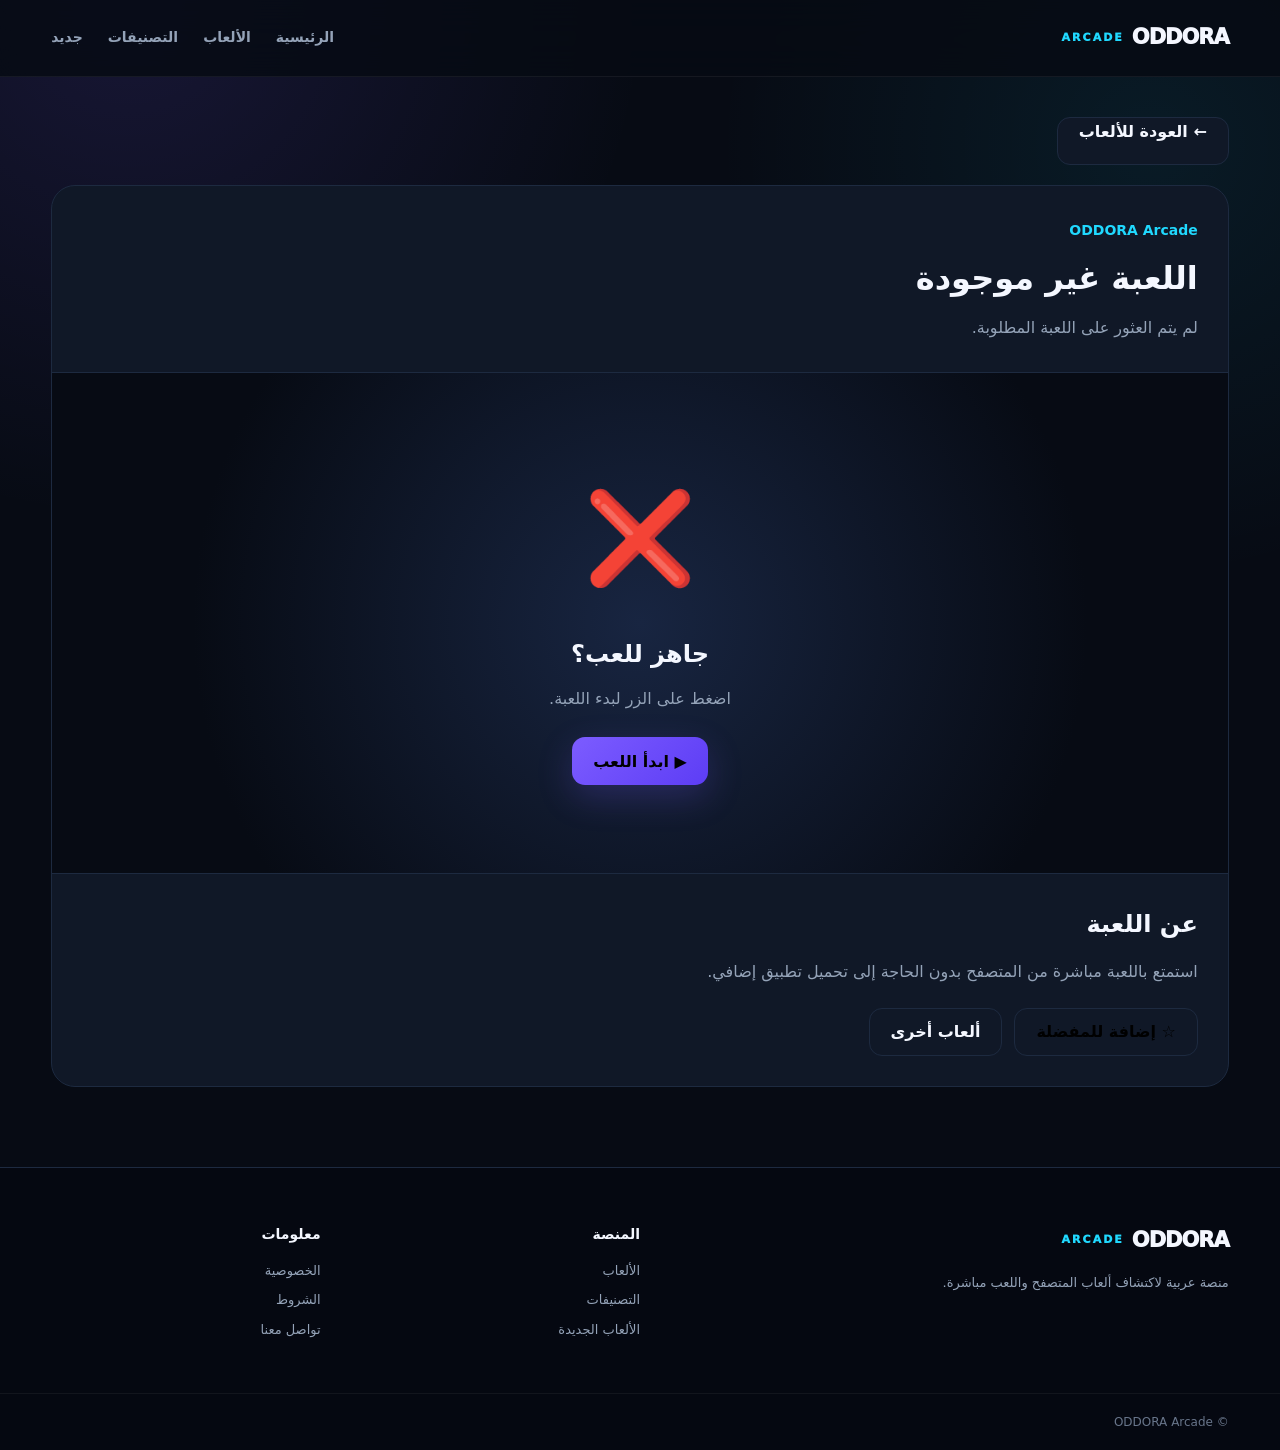
==== game.html @ 652bb747 "Add game.html for ODDORA Arcade game page This file contains the HTML structure for the ODDORA Arcad" ====
<!DOCTYPE html>
<html lang="ar" dir="rtl">

<head>
  <meta charset="UTF-8">

  <meta
    name="viewport"
    content="width=device-width, initial-scale=1.0"
  >

  <title>اللعبة | ODDORA Arcade</title>

  <meta
    name="description"
    content="العب ألعاب المتصفح مجانًا على ODDORA Arcade."
  >

  <link rel="stylesheet" href="style.css">

  <style>

    .game-page {
      min-height: 80vh;
      padding: 40px 0 80px;
    }

    .game-breadcrumb {
      margin-bottom: 25px;
    }

    .game-breadcrumb a {
      color: var(--cyan);
    }

    .game-detail {
      background: var(--card);
      border: 1px solid var(--border);
      border-radius: 24px;
      overflow: hidden;
    }

    .game-detail-header {
      padding: 30px;
      border-bottom: 1px solid var(--border);
    }

    .game-detail-header h1 {
      margin: 8px 0;
      font-size: 32px;
    }

    .game-detail-header p {
      color: var(--muted);
      line-height: 1.8;
    }

    .game-category-label {
      color: var(--cyan);
      font-size: 14px;
      font-weight: 700;
    }

    .game-screen {
      min-height: 500px;
      background:
        radial-gradient(
          circle at center,
          #182541,
          #070b14 70%
        );

      display: flex;
      align-items: center;
      justify-content: center;
      padding: 30px;
    }

    .game-loading {
      text-align: center;
    }

    .game-loading-icon {
      font-size: 90px;
      margin-bottom: 20px;
    }

    .game-loading h2 {
      margin-bottom: 10px;
    }

    .game-loading p {
      color: var(--muted);
    }

    .play-real-button {
      margin-top: 25px;
      border: 0;
      cursor: pointer;
    }

    .game-info {
      padding: 30px;
      border-top: 1px solid var(--border);
    }

    .game-info h2 {
      margin-bottom: 12px;
    }

    .game-info p {
      color: var(--muted);
      line-height: 1.9;
    }

    .game-actions {
      display: flex;
      gap: 12px;
      flex-wrap: wrap;
      margin-top: 20px;
    }

    .back-button {
      display: inline-block;
      margin-bottom: 20px;
    }

    @media (max-width: 600px) {

      .game-page {
        padding-top: 20px;
      }

      .game-detail-header h1 {
        font-size: 26px;
      }

      .game-screen {
        min-height: 400px;
      }

      .game-loading-icon {
        font-size: 70px;
      }

    }

  </style>
</head>

<body>

<header class="site-header">

  <div class="container header-inner">

    <a href="index.html" class="logo">
      ODDORA
      <span>ARCADE</span>
    </a>

    <nav class="main-nav">

      <a href="index.html#home">
        الرئيسية
      </a>

      <a href="index.html#games">
        الألعاب
      </a>

      <a href="index.html#categories">
        التصنيفات
      </a>

      <a href="index.html#new">
        جديد
      </a>

    </nav>

  </div>

</header>


<main class="game-page">

  <div class="container">

    <a
      href="index.html"
      class="secondary-button back-button"
    >
      ← العودة للألعاب
    </a>


    <article class="game-detail">

      <header class="game-detail-header">

        <span
          id="gameCategory"
          class="game-category-label"
        >
          ألعاب
        </span>

        <h1 id="gameTitle">
          تحميل اللعبة...
        </h1>

        <p id="gameDescription">
          جاري تجهيز اللعبة...
        </p>

      </header>


      <section class="game-screen">

        <div class="game-loading">

          <div
            id="gameIcon"
            class="game-loading-icon"
          >
            🎮
          </div>

          <h2>
            جاهز للعب؟
          </h2>

          <p>
            اضغط على الزر لبدء اللعبة.
          </p>

          <button
            id="playButton"
            class="primary-button play-real-button"
          >
            ▶ ابدأ اللعب
          </button>

          <div
            id="gameContainer"
            style="display:none;"
          ></div>

        </div>

      </section>


      <section class="game-info">

        <h2>
          عن اللعبة
        </h2>

        <p id="gameInfo">
          استمتع باللعبة مباشرة من المتصفح بدون الحاجة
          إلى تحميل تطبيق إضافي.
        </p>

        <div class="game-actions">

          <button
            id="favoriteButton"
            class="secondary-button"
          >
            ☆ إضافة للمفضلة
          </button>

          <a
            href="index.html#games"
            class="secondary-button"
          >
            ألعاب أخرى
          </a>

        </div>

      </section>

    </article>

  </div>

</main>


<footer class="site-footer">

  <div class="container footer-grid">

    <div>

      <a href="index.html" class="logo">
        ODDORA
        <span>ARCADE</span>
      </a>

      <p>
        منصة عربية لاكتشاف ألعاب المتصفح واللعب مباشرة.
      </p>

    </div>


    <div>

      <h3>
        المنصة
      </h3>

      <a href="index.html#games">
        الألعاب
      </a>

      <a href="index.html#categories">
        التصنيفات
      </a>

      <a href="index.html#new">
        الألعاب الجديدة
      </a>

    </div>


    <div>

      <h3>
        معلومات
      </h3>

      <a href="privacy.html">
        الخصوصية
      </a>

      <a href="terms.html">
        الشروط
      </a>

      <a href="contact.html">
        تواصل معنا
      </a>

    </div>

  </div>


  <div class="footer-bottom">

    <div class="container">

      ©
      <span id="year"></span>
      ODDORA Arcade

    </div>

  </div>

</footer>


<script src="games.js"></script>


<script>

document.addEventListener(
  "DOMContentLoaded",
  () => {

    const params =
      new URLSearchParams(
        window.location.search
      );

    const id =
      Number(
        params.get("id")
      );

    const game =
      GAMES.find(
        item => item.id === id
      );


    const title =
      document.getElementById(
        "gameTitle"
      );

    const description =
      document.getElementById(
        "gameDescription"
      );

    const category =
      document.getElementById(
        "gameCategory"
      );

    const icon =
      document.getElementById(
        "gameIcon"
      );

    const info =
      document.getElementById(
        "gameInfo"
      );


    const categoryNames = {

      action: "أكشن",

      racing: "سباقات",

      puzzle: "ألغاز",

      sports: "رياضة",

      arcade: "أركيد",

      strategy: "استراتيجية",

      adventure: "مغامرات",

      casual: "خفيفة"

    };


    if (!game) {

      title.textContent =
        "اللعبة غير موجودة";

      description.textContent =
        "لم يتم العثور على اللعبة المطلوبة.";

      category.textContent =
        "ODDORA Arcade";

      icon.textContent =
        "❌";

      return;

    }


    document.title =
      `${game.titleAr || game.title} | ODDORA Arcade`;


    title.textContent =
      game.titleAr || game.title;


    description.textContent =
      game.description;


    category.textContent =
      categoryNames[game.category] ||
      "ألعاب";


    icon.textContent =
      game.icon;


    info.textContent =
      `${game.description} العب مباشرة من المتصفح واستمتع بتجربة ODDORA Arcade.`;


    const playButton =
      document.getElementById(
        "playButton"
      );


    const gameContainer =
      document.getElementById(
        "gameContainer"
      );


    playButton.addEventListener(
      "click",
      () => {

        playButton.style.display =
          "none";

        gameContainer.style.display =
          "block";

        gameContainer.innerHTML = `

          <div
            style="
              background:#101827;
              border:1px solid #1d2a40;
              border-radius:20px;
              padding:30px;
              max-width:500px;
              margin:auto;
            "
          >

            <div
              style="
                font-size:70px;
                margin-bottom:15px;
              "
            >
              ${game.icon}
            </div>

            <h2>
              ${game.titleAr || game.title}
            </h2>

            <p
              style="
                color:#94a3b8;
                line-height:1.8;
              "
            >
              تم تشغيل اللعبة.
              نظام الألعاب الحقيقي سيتم ربطه
              بهذه الصفحة في المرحلة التالية.
            </p>

            <div
              style="
                margin-top:20px;
                font-size:18px;
              "
            >
              🎮 اللعبة تعمل داخل ODDORA Arcade
            </div>

          </div>

        `;

      });


    const favoriteButton =
      document.getElementById(
        "favoriteButton"
      );


    favoriteButton.addEventListener(
      "click",
      () => {

        const key =
          "oddora_favorite_" +
          game.id;

        const saved =
          localStorage.getItem(
            key
          );

        if (saved) {

          localStorage.removeItem(
            key
          );

          favoriteButton.textContent =
            "☆ إضافة للمفضلة";

        } else {

          localStorage.setItem(
            key,
            "true"
          );

          favoriteButton.textContent =
            "★ تمت الإضافة للمفضلة";

        }

      }
    );


    const year =
      document.getElementById(
        "year"
      );

    if (year) {

      year.textContent =
        new Date().getFullYear();

    }

  }

);

</script>

</body>
</html>
---- style.css ----
:root {
  --bg: #070b14;
  --bg-soft: #0b1120;
  --card: #101827;
  --card-hover: #151f32;
  --border: #1d2a40;

  --text: #f4f7ff;
  --muted: #94a3b8;

  --primary: #7c5cff;
  --primary-2: #5d3df5;
  --cyan: #20d9ff;

  --success: #35df9a;
  --danger: #ff5574;

  --radius: 18px;
  --container: 1200px;
}

* {
  box-sizing: border-box;
  margin: 0;
  padding: 0;
}

html {
  scroll-behavior: smooth;
}

body {
  background:
    radial-gradient(circle at 10% 0%, rgba(124,92,255,.14), transparent 28%),
    radial-gradient(circle at 90% 10%, rgba(32,217,255,.08), transparent 25%),
    var(--bg);

  color: var(--text);

  font-family:
    system-ui,
    -apple-system,
    BlinkMacSystemFont,
    "Segoe UI",
    Arial,
    sans-serif;

  line-height: 1.7;
  min-height: 100vh;
}

a {
  color: inherit;
  text-decoration: none;
}

button,
input {
  font: inherit;
}

button {
  cursor: pointer;
}

.container {
  width: min(92%, var(--container));
  margin-inline: auto;
}

/* HEADER */

.site-header {
  position: sticky;
  top: 0;
  z-index: 100;

  background: rgba(7,11,20,.84);
  backdrop-filter: blur(18px);

  border-bottom: 1px solid rgba(255,255,255,.06);
}

.header-inner {
  min-height: 76px;

  display: flex;
  align-items: center;
  justify-content: space-between;

  gap: 24px;
}

.logo {
  display: inline-flex;
  align-items: center;
  gap: 8px;

  font-size: 21px;
  font-weight: 950;
  letter-spacing: -1px;
}

.logo span {
  color: var(--cyan);
  font-size: 11px;
  letter-spacing: 2px;
}

.main-nav {
  display: flex;
  align-items: center;
  gap: 25px;
}

.main-nav a {
  color: var(--muted);
  font-size: 14px;
  font-weight: 700;

  transition: .2s ease;
}

.main-nav a:hover {
  color: var(--text);
}

.header-actions {
  display: flex;
  align-items: center;
  gap: 10px;
}

.icon-button,
.login-button {
  border: 1px solid var(--border);
  background: var(--card);
  color: var(--text);

  border-radius: 12px;

  padding: 10px 14px;

  transition: .2s ease;
}

.icon-button:hover,
.login-button:hover {
  background: var(--card-hover);
  border-color: #354663;
}

.login-button {
  font-size: 13px;
  font-weight: 800;
}

/* HERO */

.hero {
  min-height: 600px;

  display: flex;
  align-items: center;

  padding: 80px 0 60px;
}

.hero-content {
  display: grid;
  grid-template-columns: 1.05fr .95fr;
  align-items: center;
  gap: 70px;
}

.hero-badge {
  display: inline-flex;

  padding: 8px 13px;

  background: rgba(124,92,255,.12);
  border: 1px solid rgba(124,92,255,.28);

  color: #b9adff;

  border-radius: 999px;

  font-size: 13px;
  font-weight: 800;

  margin-bottom: 20px;
}

.hero h1 {
  font-size: clamp(42px, 6vw, 76px);
  line-height: 1.08;

  letter-spacing: -3px;

  max-width: 700px;
}

.hero h1 span {
  display: inline;

  background:
    linear-gradient(
      90deg,
      var(--primary),
      var(--cyan)
    );

  -webkit-background-clip: text;
  background-clip: text;

  color: transparent;
}

.hero p {
  max-width: 620px;

  margin-top: 22px;

  color: var(--muted);

  font-size: 18px;
}

.hero-buttons {
  display: flex;
  flex-wrap: wrap;

  gap: 12px;

  margin-top: 30px;
}

.primary-button,
.secondary-button {
  display: inline-flex;

  align-items: center;
  justify-content: center;

  min-height: 48px;

  padding: 0 21px;

  border-radius: 13px;

  font-weight: 900;

  transition: .2s ease;
}

.primary-button {
  background:
    linear-gradient(
      135deg,
      var(--primary),
      var(--primary-2)
    );

  box-shadow:
    0 12px 35px rgba(124,92,255,.22);

  border: 1px solid rgba(255,255,255,.08);
}

.primary-button:hover {
  transform: translateY(-2px);
  box-shadow:
    0 16px 45px rgba(124,92,255,.32);
}

.secondary-button {
  background: var(--card);
  border: 1px solid var(--border);
}

.secondary-button:hover {
  background: var(--card-hover);
}

/* HERO VISUAL */

.hero-visual {
  min-height: 420px;

  position: relative;

  display: flex;
  align-items: center;
  justify-content: center;
}

.hero-card {
  width: min(390px, 80%);

  background:
    linear-gradient(
      145deg,
      #18243b,
      #0c1424
    );

  border: 1px solid #2a3a57;

  border-radius: 28px;

  overflow: hidden;

  box-shadow:
    0 30px 90px rgba(0,0,0,.45);

  transform: rotate(2deg);
}

.hero-card-image {
  height: 260px;

  display: flex;
  align-items: center;
  justify-content: center;

  font-size: 100px;

  background:
    radial-gradient(
      circle at center,
      rgba(124,92,255,.4),
      transparent 60%
    );
}

.hero-card-info {
  padding: 20px;

  display: flex;
  justify-content: space-between;
  align-items: center;
}

.hero-card-info strong {
  font-size: 18px;
}

.hero-card-info span {
  color: var(--success);

  font-size: 13px;
  font-weight: 800;
}

.floating-card {
  position: absolute;

  padding: 13px 17px;

  background: rgba(16,24,39,.94);

  border: 1px solid #2b3a55;

  border-radius: 14px;

  box-shadow:
    0 15px 45px rgba(0,0,0,.35);

  font-weight: 800;
  font-size: 13px;
}

.floating-one {
  top: 55px;
  right: 0;

  transform: rotate(5deg);
}

.floating-two {
  bottom: 65px;
  left: 5px;

  transform: rotate(-5deg);
}

/* SEARCH */

.search-section {
  padding: 0 0 50px;
}

.search-box {
  max-width: 700px;
  margin: auto;

  display: flex;
  align-items: center;

  gap: 12px;

  padding: 5px 17px;

  background: var(--card);

  border: 1px solid var(--border);

  border-radius: 15px;

  box-shadow:
    0 15px 50px rgba(0,0,0,.18);
}

.search-box span {
  font-size: 20px;
}

.search-box input {
  width: 100%;

  height: 52px;

  background: transparent;

  border: 0;
  outline: 0;

  color: var(--text);

  font-size: 15px;
}

.search-box input::placeholder {
  color: #65748c;
}

/* SECTIONS */

.section {
  padding: 70px 0;
}

.section-heading {
  display: flex;
  align-items: end;
  justify-content: space-between;

  gap: 20px;

  margin-bottom: 28px;
}

.section-label {
  display: block;

  color: var(--cyan);

  font-size: 12px;

  font-weight: 900;

  text-transform: uppercase;

  letter-spacing: 1px;

  margin-bottom: 5px;
}

.section-heading h2 {
  font-size: 31px;

  letter-spacing: -1px;
}

.view-all {
  background: transparent;

  color: var(--cyan);

  border: 0;

  font-weight: 800;

  padding: 8px;
}

/* CATEGORIES */

.categories-grid {
  display: grid;

  grid-template-columns:
    repeat(4, 1fr);

  gap: 14px;
}

.category-card {
  text-align: right;

  border: 1px solid var(--border);

  background:
    linear-gradient(
      145deg,
      rgba(16,24,39,.95),
      rgba(11,17,32,.95)
    );

  color: var(--text);

  border-radius: var(--radius);

  padding: 21px;

  min-height: 140px;

  transition: .2s ease;
}

.category-card:hover {
  transform: translateY(-4px);

  border-color: #3a4e70;

  background: var(--card-hover);
}

.category-card span {
  display: block;

  font-size: 30px;

  margin-bottom: 10px;
}

.category-card strong {
  display: block;

  font-size: 16px;
}

.category-card small {
  display: block;

  margin-top: 2px;

  color: var(--muted);

  font-size: 12px;
}

/* GAMES */

.games-section {
  background:
    linear-gradient(
      180deg,
      transparent,
      rgba(255,255,255,.015),
      transparent
    );
}

.games-grid {
  display: grid;

  grid-template-columns:
    repeat(4, 1fr);

  gap: 18px;
}

.game-card {
  background: var(--card);

  border: 1px solid var(--border);

  border-radius: var(--radius);

  overflow: hidden;

  transition: .25s ease;

  cursor: pointer;
}

.game-card:hover {
  transform: translateY(-5px);

  border-color: #354a6c;

  box-shadow:
    0 20px 55px rgba(0,0,0,.28);
}

.game-image {
  height: 175px;

  display: flex;
  align-items: center;
  justify-content: center;

  font-size: 60px;

  background:
    radial-gradient(
      circle at 50% 45%,
      rgba(124,92,255,.32),
      transparent 65%
    ),
    #0b1220;
}

.game-info {
  padding: 15px;
}

.game-title {
  font-size: 16px;

  font-weight: 900;

  white-space: nowrap;
  overflow: hidden;
  text-overflow: ellipsis;
}

.game-description {
  margin-top: 5px;

  color: var(--muted);

  font-size: 12px;

  display: -webkit-box;

  -webkit-line-clamp: 2;
  -webkit-box-orient: vertical;

  overflow: hidden;
}

.game-meta {
  display: flex;
  justify-content: space-between;

  align-items: center;

  gap: 10px;

  margin-top: 12px;
}

.game-category {
  color: #b8c4d8;

  font-size: 11px;

  background: #182238;

  border-radius: 999px;

  padding: 4px 8px;
}

.play-label {
  color: var(--success);

  font-size: 11px;

  font-weight: 900;
}

/* CTA */

.cta-section {
  padding: 40px 0 90px;
}

.cta-box {
  background:
    radial-gradient(
      circle at 10% 20%,
      rgba(124,92,255,.25),
      transparent 40%
    ),
    radial-gradient(
      circle at 90% 80%,
      rgba(32,217,255,.13),
      transparent 40%
    ),
    #0d1526;

  border: 1px solid #273752;

  border-radius: 25px;

  padding: 45px;

  display: flex;
  align-items: center;
  justify-content: space-between;

  gap: 30px;
}

.cta-box h2 {
  font-size: 31px;

  margin-bottom: 7px;
}

.cta-box p {
  color: var(--muted);
}

/* FOOTER */

.site-footer {
  border-top: 1px solid var(--border);

  background: #050811;

  padding-top: 55px;
}

.footer-grid {
  display: grid;

  grid-template-columns:
    2fr 1fr 1fr;

  gap: 50px;

  padding-bottom: 45px;
}

.footer-grid p {
  color: var(--muted);

  max-width: 390px;

  margin-top: 14px;

  font-size: 13px;
}

.footer-grid h3 {
  font-size: 14px;

  margin-bottom: 14px;
}

.footer-grid > div > a:not(.logo) {
  display: block;

  color: var(--muted);

  font-size: 13px;

  margin: 7px 0;
}

.footer-grid > div > a:not(.logo):hover {
  color: var(--text);
}

.footer-bottom {
  border-top: 1px solid rgba(255,255,255,.05);

  color: #68758a;

  padding: 18px 0;

  font-size: 12px;
}

/* MODAL */

.modal {
  position: fixed;

  inset: 0;

  z-index: 1000;

  display: none;

  align-items: center;
  justify-content: center;

  padding: 20px;

  background: rgba(0,0,0,.72);

  backdrop-filter: blur(8px);
}

.modal.active {
  display: flex;
}

.modal-content {
  width: min(430px, 100%);

  background: #101827;

  border: 1px solid #293a57;

  border-radius: 22px;

  padding: 30px;

  position: relative;

  box-shadow:
    0 30px 100px rgba(0,0,0,.5);
}

.modal-content h2 {
  font-size: 25px;
}

.modal-content > p {
  color: var(--muted);

  font-size: 13px;

  margin: 7px 0 20px;
}

.modal-content input {
  width: 100%;

  height: 48px;

  margin-bottom: 11px;

  padding: 0 13px;

  border-radius: 11px;

  border: 1px solid var(--border);

  background: #0a1120;

  color: var(--text);

  outline: 0;
}

.modal-content input:focus {
  border-color: var(--primary);
}

.modal-close {
  position: absolute;

  top: 10px;
  left: 13px;

  border: 0;

  background: transparent;

  color: var(--muted);

  font-size: 27px;
}

.full {
  width: 100%;
}

.modal-note {
  text-align: center;

  font-size: 11px !important;

  margin-top: 12px !important;
}

/* EMPTY */

.empty-games {
  grid-column: 1 / -1;

  text-align: center;

  padding: 50px;

  color: var(--muted);

  background: var(--card);

  border: 1px dashed var(--border);

  border-radius: var(--radius);
}

/* RESPONSIVE */

@media (max-width: 1000px) {

  .hero-content {
    grid-template-columns: 1fr;

    gap: 35px;
  }

  .hero {
    padding-top: 55px;
  }

  .hero-visual {
    min-height: 350px;
  }

  .games-grid {
    grid-template-columns:
      repeat(3, 1fr);
  }

  .categories-grid {
    grid-template-columns:
      repeat(3, 1fr);
  }
}

@media (max-width: 760px) {

  .header-inner {
    min-height: 65px;
  }

  .main-nav {
    display: none;
  }

  .hero h1 {
    font-size: 43px;

    letter-spacing: -2px;
  }

  .hero p {
    font-size: 16px;
  }

  .hero-visual {
    min-height: 300px;
  }

  .hero-card {
    width: 75%;
  }

  .hero-card-image {
    height: 190px;

    font-size: 75px;
  }

  .floating-one {
    top: 20px;
    right: 0;
  }

  .floating-two {
    bottom: 20px;
  }

  .categories-grid {
    grid-template-columns:
      repeat(2, 1fr);
  }

  .games-grid {
    grid-template-columns:
      repeat(2, 1fr);

    gap: 12px;
  }

  .game-image {
    height: 135px;

    font-size: 48px;
  }

  .section {
    padding: 50px 0;
  }

  .cta-box {
    padding: 30px;

    flex-direction: column;

    align-items: flex-start;
  }

  .footer-grid {
    grid-template-columns: 1fr 1fr;

    gap: 30px;
  }

  .footer-grid > div:first-child {
    grid-column: 1 / -1;
  }
}

@media (max-width: 480px) {

  .header-actions .login-button {
    display: none;
  }

  .logo {
    font-size: 18px;
  }

  .hero {
    min-height: auto;

    padding: 50px 0 35px;
  }

  .hero h1 {
    font-size: 38px;
  }

  .hero-buttons {
    flex-direction: column;
  }

  .primary-button,
  .secondary-button {
    width: 100%;
  }

  .categories-grid {
    grid-template-columns: 1fr 1fr;
  }

  .games-grid {
    grid-template-columns: 1fr 1fr;
  }

  .game-image {
    height: 120px;

    font-size: 42px;
  }

  .game-info {
    padding: 11px;
  }

  .game-title {
    font-size: 13px;
  }

  .game-description {
    font-size: 10px;
  }

  .game-meta {
    margin-top: 8px;
  }

  .cta-box h2 {
    font-size: 25px;
  }

  .footer-grid {
    grid-template-columns: 1fr;
  }

  .footer-grid > div:first-child {
    grid-column: auto;
  }
}
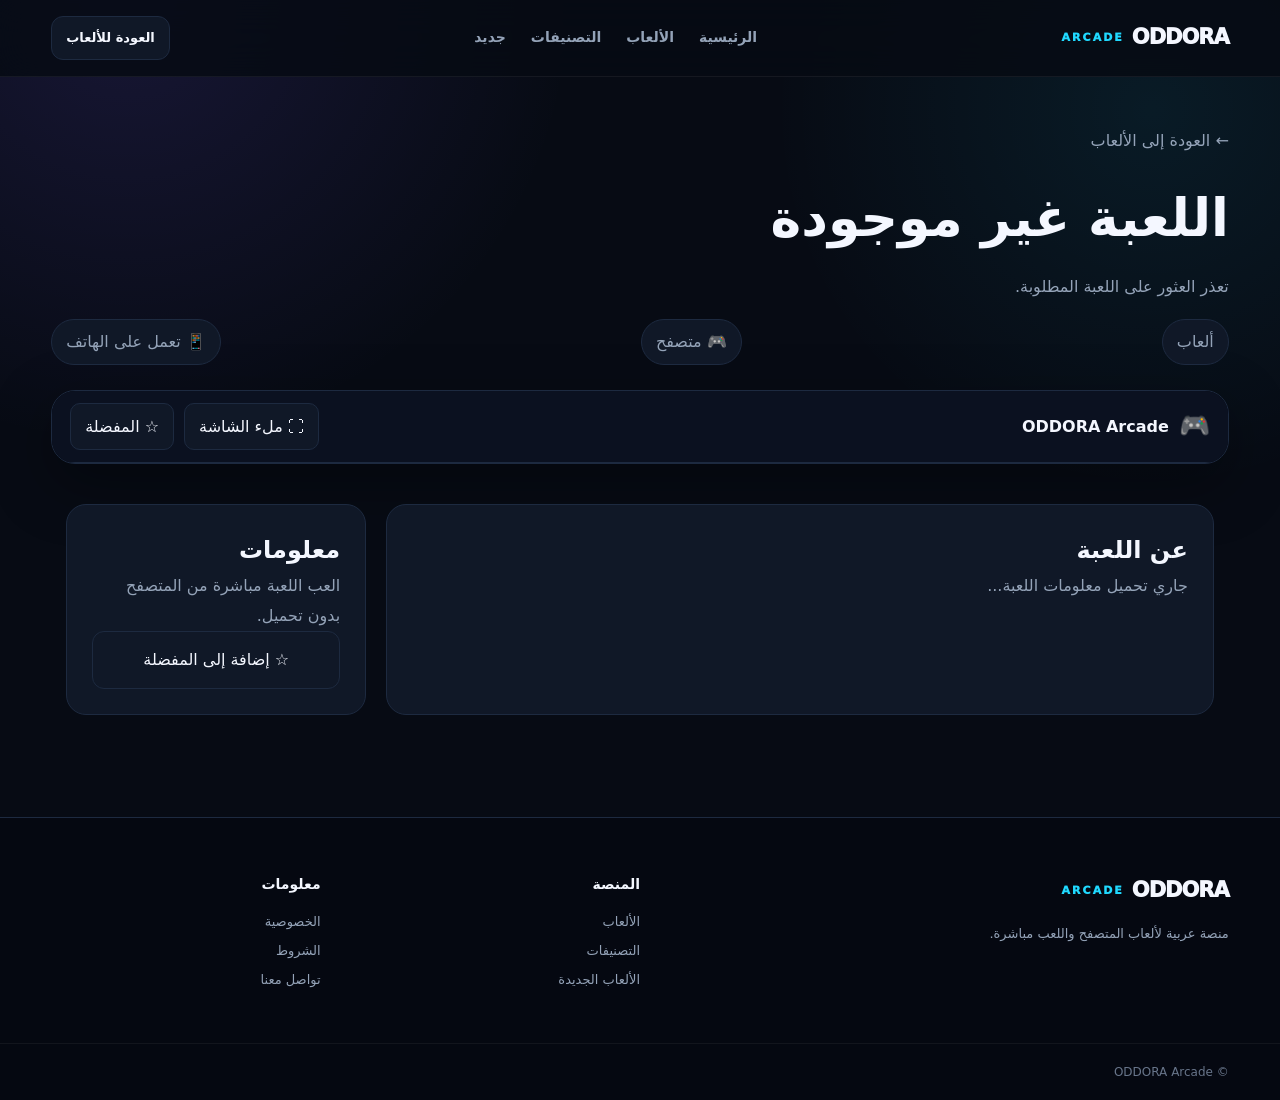
==== commit ce0a87ce: "Refactor game.html for improved layout and styles Updated the game page layout, improved meta tags, " ====
--- a/game.html
+++ b/game.html
@@ -1,157 +1,198 @@
 <!DOCTYPE html>
 <html lang="ar" dir="rtl">
-
 <head>
   <meta charset="UTF-8">
-
-  <meta
-    name="viewport"
-    content="width=device-width, initial-scale=1.0"
-  >
-
-  <title>اللعبة | ODDORA Arcade</title>
+  <meta name="viewport" content="width=device-width, initial-scale=1.0">
+
+  <title>ODDORA Arcade - لعبة</title>
 
   <meta
     name="description"
-    content="العب ألعاب المتصفح مجانًا على ODDORA Arcade."
+    content="العب ألعاب ODDORA Arcade مباشرة من المتصفح."
   >
 
   <link rel="stylesheet" href="style.css">
 
   <style>
-
     .game-page {
-      min-height: 80vh;
-      padding: 40px 0 80px;
-    }
-
-    .game-breadcrumb {
+      min-height: calc(100vh - 160px);
+      padding: 50px 0 80px;
+    }
+
+    .game-page-header {
       margin-bottom: 25px;
     }
 
-    .game-breadcrumb a {
-      color: var(--cyan);
-    }
-
-    .game-detail {
+    .back-link {
+      display: inline-flex;
+      align-items: center;
+      gap: 8px;
+      color: var(--muted);
+      text-decoration: none;
+      margin-bottom: 20px;
+    }
+
+    .back-link:hover {
+      color: var(--text);
+    }
+
+    .game-page-header h1 {
+      font-size: clamp(30px, 5vw, 52px);
+      margin: 0 0 10px;
+    }
+
+    .game-page-header p {
+      color: var(--muted);
+      margin: 0;
+      line-height: 1.8;
+    }
+
+    .game-meta {
+      display: flex;
+      flex-wrap: wrap;
+      gap: 10px;
+      margin-top: 18px;
+    }
+
+    .game-meta span {
+      padding: 8px 14px;
+      border: 1px solid var(--border);
       background: var(--card);
+      border-radius: 999px;
+      color: var(--muted);
+    }
+
+    .game-wrapper {
+      background: #050810;
       border: 1px solid var(--border);
       border-radius: 24px;
       overflow: hidden;
-    }
-
-    .game-detail-header {
-      padding: 30px;
-      border-bottom: 1px solid var(--border);
-    }
-
-    .game-detail-header h1 {
-      margin: 8px 0;
-      font-size: 32px;
-    }
-
-    .game-detail-header p {
-      color: var(--muted);
-      line-height: 1.8;
-    }
-
-    .game-category-label {
-      color: var(--cyan);
-      font-size: 14px;
-      font-weight: 700;
-    }
-
-    .game-screen {
-      min-height: 500px;
-      background:
-        radial-gradient(
-          circle at center,
-          #182541,
-          #070b14 70%
-        );
-
+      box-shadow: 0 20px 60px rgba(0,0,0,.35);
+    }
+
+    .game-toolbar {
+      min-height: 64px;
+      padding: 12px 18px;
       display: flex;
       align-items: center;
-      justify-content: center;
-      padding: 30px;
-    }
-
-    .game-loading {
-      text-align: center;
-    }
-
-    .game-loading-icon {
-      font-size: 90px;
-      margin-bottom: 20px;
-    }
-
-    .game-loading h2 {
-      margin-bottom: 10px;
-    }
-
-    .game-loading p {
-      color: var(--muted);
-    }
-
-    .play-real-button {
+      justify-content: space-between;
+      gap: 15px;
+      border-bottom: 1px solid var(--border);
+      background: #0b1120;
+    }
+
+    .game-toolbar-title {
+      display: flex;
+      align-items: center;
+      gap: 10px;
+      font-weight: 700;
+    }
+
+    .game-toolbar-title span:first-child {
+      font-size: 25px;
+    }
+
+    .game-toolbar-actions {
+      display: flex;
+      gap: 10px;
+    }
+
+    .game-tool-button {
+      border: 1px solid var(--border);
+      background: #101827;
+      color: var(--text);
+      padding: 9px 14px;
+      border-radius: 10px;
+      cursor: pointer;
+      font-family: inherit;
+    }
+
+    .game-tool-button:hover {
+      background: #151f32;
+    }
+
+    .game-frame {
+      width: 100%;
+      height: min(78vh, 760px);
+      min-height: 550px;
+      border: 0;
+      display: block;
+      background: #000;
+    }
+
+    .game-info {
       margin-top: 25px;
-      border: 0;
-      cursor: pointer;
-    }
-
-    .game-info {
-      padding: 30px;
-      border-top: 1px solid var(--border);
-    }
-
-    .game-info h2 {
-      margin-bottom: 12px;
-    }
-
-    .game-info p {
+      display: grid;
+      grid-template-columns: 1fr 300px;
+      gap: 20px;
+    }
+
+    .info-card {
+      background: var(--card);
+      border: 1px solid var(--border);
+      border-radius: 20px;
+      padding: 25px;
+    }
+
+    .info-card h2 {
+      margin-top: 0;
+    }
+
+    .info-card p {
       color: var(--muted);
       line-height: 1.9;
     }
 
-    .game-actions {
-      display: flex;
-      gap: 12px;
-      flex-wrap: wrap;
-      margin-top: 20px;
-    }
-
-    .back-button {
-      display: inline-block;
-      margin-bottom: 20px;
-    }
-
-    @media (max-width: 600px) {
-
+    .favorite-button {
+      width: 100%;
+      padding: 14px;
+      border-radius: 12px;
+      border: 1px solid var(--border);
+      background: #101827;
+      color: var(--text);
+      cursor: pointer;
+      font-family: inherit;
+      font-size: 16px;
+    }
+
+    .favorite-button.active {
+      border-color: var(--primary);
+      background: rgba(124,92,255,.15);
+    }
+
+    @media (max-width: 800px) {
       .game-page {
-        padding-top: 20px;
+        padding-top: 30px;
       }
 
-      .game-detail-header h1 {
-        font-size: 26px;
+      .game-toolbar {
+        flex-direction: column;
+        align-items: stretch;
       }
 
-      .game-screen {
-        min-height: 400px;
+      .game-toolbar-actions {
+        width: 100%;
       }
 
-      .game-loading-icon {
-        font-size: 70px;
+      .game-tool-button {
+        flex: 1;
       }
 
-    }
-
+      .game-frame {
+        height: 78vh;
+        min-height: 500px;
+      }
+
+      .game-info {
+        grid-template-columns: 1fr;
+      }
+    }
   </style>
 </head>
 
 <body>
 
 <header class="site-header">
-
   <div class="container header-inner">
 
     <a href="index.html" class="logo">
@@ -160,132 +201,131 @@
     </a>
 
     <nav class="main-nav">
-
-      <a href="index.html#home">
-        الرئيسية
+      <a href="index.html#home">الرئيسية</a>
+      <a href="index.html#games">الألعاب</a>
+      <a href="index.html#categories">التصنيفات</a>
+      <a href="index.html#new">جديد</a>
+    </nav>
+
+    <div class="header-actions">
+      <a href="index.html" class="login-button">
+        العودة للألعاب
       </a>
-
-      <a href="index.html#games">
-        الألعاب
+    </div>
+
+  </div>
+</header>
+
+<main class="game-page">
+
+  <div class="container">
+
+    <div class="game-page-header">
+
+      <a href="index.html" class="back-link">
+        ← العودة إلى الألعاب
       </a>
 
-      <a href="index.html#categories">
-        التصنيفات
-      </a>
-
-      <a href="index.html#new">
-        جديد
-      </a>
-
-    </nav>
-
-  </div>
-
-</header>
-
-
-<main class="game-page">
-
-  <div class="container">
-
-    <a
-      href="index.html"
-      class="secondary-button back-button"
-    >
-      ← العودة للألعاب
-    </a>
-
-
-    <article class="game-detail">
-
-      <header class="game-detail-header">
-
-        <span
-          id="gameCategory"
-          class="game-category-label"
-        >
-          ألعاب
-        </span>
-
-        <h1 id="gameTitle">
-          تحميل اللعبة...
-        </h1>
-
-        <p id="gameDescription">
-          جاري تجهيز اللعبة...
-        </p>
-
-      </header>
-
-
-      <section class="game-screen">
-
-        <div class="game-loading">
-
-          <div
-            id="gameIcon"
-            class="game-loading-icon"
+      <h1 id="gameTitle">
+        لعبة
+      </h1>
+
+      <p id="gameDescription">
+        جاري تحميل اللعبة...
+      </p>
+
+      <div class="game-meta">
+        <span id="gameCategory">ألعاب</span>
+        <span>🎮 متصفح</span>
+        <span>📱 تعمل على الهاتف</span>
+      </div>
+
+    </div>
+
+
+    <section class="game-wrapper">
+
+      <div class="game-toolbar">
+
+        <div class="game-toolbar-title">
+
+          <span id="gameIcon">
+            🎮
+          </span>
+
+          <span>
+            ODDORA Arcade
+          </span>
+
+        </div>
+
+        <div class="game-toolbar-actions">
+
+          <button
+            class="game-tool-button"
+            id="fullscreenButton"
           >
-            🎮
-          </div>
-
-          <h2>
-            جاهز للعب؟
-          </h2>
-
-          <p>
-            اضغط على الزر لبدء اللعبة.
-          </p>
+            ⛶ ملء الشاشة
+          </button>
 
           <button
-            id="playButton"
-            class="primary-button play-real-button"
+            class="game-tool-button"
+            id="favoriteButton"
           >
-            ▶ ابدأ اللعب
+            ☆ المفضلة
           </button>
 
-          <div
-            id="gameContainer"
-            style="display:none;"
-          ></div>
-
         </div>
 
-      </section>
-
-
-      <section class="game-info">
-
-        <h2>
+      </div>
+
+
+      <iframe
+        id="gameFrame"
+        class="game-frame"
+        title="ODDORA Game"
+        allow="fullscreen; autoplay"
+        loading="eager"
+      ></iframe>
+
+    </section>
+
+
+    <section class="game-info">
+
+      <div class="info-card">
+
+        <h2 id="infoTitle">
           عن اللعبة
         </h2>
 
-        <p id="gameInfo">
-          استمتع باللعبة مباشرة من المتصفح بدون الحاجة
-          إلى تحميل تطبيق إضافي.
+        <p id="infoDescription">
+          جاري تحميل معلومات اللعبة...
         </p>
 
-        <div class="game-actions">
-
-          <button
-            id="favoriteButton"
-            class="secondary-button"
-          >
-            ☆ إضافة للمفضلة
-          </button>
-
-          <a
-            href="index.html#games"
-            class="secondary-button"
-          >
-            ألعاب أخرى
-          </a>
-
-        </div>
-
-      </section>
-
-    </article>
+      </div>
+
+
+      <div class="info-card">
+
+        <h2>
+          معلومات
+        </h2>
+
+        <p>
+          العب اللعبة مباشرة من المتصفح بدون تحميل.
+        </p>
+
+        <button
+          class="favorite-button"
+          id="favoriteButtonBottom"
+        >
+          ☆ إضافة إلى المفضلة
+        </button>
+
+      </div>
+
+    </section>
 
   </div>
 
@@ -297,71 +337,36 @@
   <div class="container footer-grid">
 
     <div>
-
       <a href="index.html" class="logo">
         ODDORA
         <span>ARCADE</span>
       </a>
 
       <p>
-        منصة عربية لاكتشاف ألعاب المتصفح واللعب مباشرة.
+        منصة عربية لألعاب المتصفح واللعب مباشرة.
       </p>
-
     </div>
 
-
     <div>
-
-      <h3>
-        المنصة
-      </h3>
-
-      <a href="index.html#games">
-        الألعاب
-      </a>
-
-      <a href="index.html#categories">
-        التصنيفات
-      </a>
-
-      <a href="index.html#new">
-        الألعاب الجديدة
-      </a>
-
+      <h3>المنصة</h3>
+      <a href="index.html#games">الألعاب</a>
+      <a href="index.html#categories">التصنيفات</a>
+      <a href="index.html#new">الألعاب الجديدة</a>
     </div>
 
-
     <div>
-
-      <h3>
-        معلومات
-      </h3>
-
-      <a href="privacy.html">
-        الخصوصية
-      </a>
-
-      <a href="terms.html">
-        الشروط
-      </a>
-
-      <a href="contact.html">
-        تواصل معنا
-      </a>
-
+      <h3>معلومات</h3>
+      <a href="privacy.html">الخصوصية</a>
+      <a href="terms.html">الشروط</a>
+      <a href="contact.html">تواصل معنا</a>
     </div>
 
   </div>
 
-
   <div class="footer-bottom">
 
     <div class="container">
-
-      ©
-      <span id="year"></span>
-      ODDORA Arcade
-
+      © <span id="year"></span> ODDORA Arcade
     </div>
 
   </div>
@@ -371,254 +376,266 @@
 
 <script src="games.js"></script>
 
-
 <script>
 
-document.addEventListener(
-  "DOMContentLoaded",
-  () => {
-
-    const params =
-      new URLSearchParams(
-        window.location.search
+document.addEventListener("DOMContentLoaded", () => {
+
+  const params =
+    new URLSearchParams(window.location.search);
+
+  const id =
+    Number(params.get("id"));
+
+
+  const game =
+    GAMES.find(item => item.id === id);
+
+
+  const title =
+    document.getElementById("gameTitle");
+
+  const description =
+    document.getElementById("gameDescription");
+
+  const category =
+    document.getElementById("gameCategory");
+
+  const icon =
+    document.getElementById("gameIcon");
+
+  const infoTitle =
+    document.getElementById("infoTitle");
+
+  const infoDescription =
+    document.getElementById("infoDescription");
+
+  const frame =
+    document.getElementById("gameFrame");
+
+  const categoryNames = {
+
+    action: "أكشن",
+    racing: "سباقات",
+    puzzle: "ألغاز",
+    sports: "رياضة",
+    arcade: "أركيد",
+    strategy: "استراتيجية",
+    adventure: "مغامرات",
+    casual: "خفيفة"
+
+  };
+
+
+  /*
+    إذا كانت اللعبة غير موجودة
+  */
+
+  if (!game) {
+
+    title.textContent =
+      "اللعبة غير موجودة";
+
+    description.textContent =
+      "تعذر العثور على اللعبة المطلوبة.";
+
+    frame.style.display =
+      "none";
+
+    return;
+
+  }
+
+
+  /*
+    معلومات اللعبة
+  */
+
+  title.textContent =
+    game.titleAr || game.title;
+
+  description.textContent =
+    game.description || "";
+
+  infoTitle.textContent =
+    game.titleAr || game.title;
+
+  infoDescription.textContent =
+    game.description || "";
+
+  icon.textContent =
+    game.icon || "🎮";
+
+  category.textContent =
+    categoryNames[game.category] ||
+    "ألعاب";
+
+
+  /*
+    تحميل ملف اللعبة الحقيقي
+  */
+
+  if (game.file) {
+
+    frame.src =
+      game.file;
+
+  } else {
+
+    frame.src =
+      "games/snake/index.html";
+
+  }
+
+
+  /*
+    المفضلة
+  */
+
+  const favoriteKey =
+    "oddora_favorite_" + game.id;
+
+  const favoriteButton =
+    document.getElementById(
+      "favoriteButton"
+    );
+
+  const favoriteButtonBottom =
+    document.getElementById(
+      "favoriteButtonBottom"
+    );
+
+
+  function updateFavorite() {
+
+    const saved =
+      localStorage.getItem(
+        favoriteKey
+      ) === "true";
+
+
+    if (favoriteButton) {
+
+      favoriteButton.textContent =
+        saved
+          ? "★ في المفضلة"
+          : "☆ المفضلة";
+
+      favoriteButton.classList.toggle(
+        "active",
+        saved
       );
 
-    const id =
-      Number(
-        params.get("id")
+    }
+
+
+    if (favoriteButtonBottom) {
+
+      favoriteButtonBottom.textContent =
+        saved
+          ? "★ تمت الإضافة إلى المفضلة"
+          : "☆ إضافة إلى المفضلة";
+
+      favoriteButtonBottom.classList.toggle(
+        "active",
+        saved
       );
 
-    const game =
-      GAMES.find(
-        item => item.id === id
-      );
-
-
-    const title =
-      document.getElementById(
-        "gameTitle"
-      );
-
-    const description =
-      document.getElementById(
-        "gameDescription"
-      );
-
-    const category =
-      document.getElementById(
-        "gameCategory"
-      );
-
-    const icon =
-      document.getElementById(
-        "gameIcon"
-      );
-
-    const info =
-      document.getElementById(
-        "gameInfo"
-      );
-
-
-    const categoryNames = {
-
-      action: "أكشن",
-
-      racing: "سباقات",
-
-      puzzle: "ألغاز",
-
-      sports: "رياضة",
-
-      arcade: "أركيد",
-
-      strategy: "استراتيجية",
-
-      adventure: "مغامرات",
-
-      casual: "خفيفة"
-
-    };
-
-
-    if (!game) {
-
-      title.textContent =
-        "اللعبة غير موجودة";
-
-      description.textContent =
-        "لم يتم العثور على اللعبة المطلوبة.";
-
-      category.textContent =
-        "ODDORA Arcade";
-
-      icon.textContent =
-        "❌";
-
-      return;
-
-    }
-
-
-    document.title =
-      `${game.titleAr || game.title} | ODDORA Arcade`;
-
-
-    title.textContent =
-      game.titleAr || game.title;
-
-
-    description.textContent =
-      game.description;
-
-
-    category.textContent =
-      categoryNames[game.category] ||
-      "ألعاب";
-
-
-    icon.textContent =
-      game.icon;
-
-
-    info.textContent =
-      `${game.description} العب مباشرة من المتصفح واستمتع بتجربة ODDORA Arcade.`;
-
-
-    const playButton =
-      document.getElementById(
-        "playButton"
-      );
-
-
-    const gameContainer =
-      document.getElementById(
-        "gameContainer"
-      );
-
-
-    playButton.addEventListener(
-      "click",
-      () => {
-
-        playButton.style.display =
-          "none";
-
-        gameContainer.style.display =
-          "block";
-
-        gameContainer.innerHTML = `
-
-          <div
-            style="
-              background:#101827;
-              border:1px solid #1d2a40;
-              border-radius:20px;
-              padding:30px;
-              max-width:500px;
-              margin:auto;
-            "
-          >
-
-            <div
-              style="
-                font-size:70px;
-                margin-bottom:15px;
-              "
-            >
-              ${game.icon}
-            </div>
-
-            <h2>
-              ${game.titleAr || game.title}
-            </h2>
-
-            <p
-              style="
-                color:#94a3b8;
-                line-height:1.8;
-              "
-            >
-              تم تشغيل اللعبة.
-              نظام الألعاب الحقيقي سيتم ربطه
-              بهذه الصفحة في المرحلة التالية.
-            </p>
-
-            <div
-              style="
-                margin-top:20px;
-                font-size:18px;
-              "
-            >
-              🎮 اللعبة تعمل داخل ODDORA Arcade
-            </div>
-
-          </div>
-
-        `;
-
-      });
-
-
-    const favoriteButton =
-      document.getElementById(
-        "favoriteButton"
-      );
-
-
-    favoriteButton.addEventListener(
-      "click",
-      () => {
-
-        const key =
-          "oddora_favorite_" +
-          game.id;
-
-        const saved =
-          localStorage.getItem(
-            key
-          );
-
-        if (saved) {
-
-          localStorage.removeItem(
-            key
-          );
-
-          favoriteButton.textContent =
-            "☆ إضافة للمفضلة";
-
-        } else {
-
-          localStorage.setItem(
-            key,
-            "true"
-          );
-
-          favoriteButton.textContent =
-            "★ تمت الإضافة للمفضلة";
+    }
+
+  }
+
+
+  function toggleFavorite() {
+
+    const current =
+      localStorage.getItem(
+        favoriteKey
+      ) === "true";
+
+
+    localStorage.setItem(
+      favoriteKey,
+      String(!current)
+    );
+
+
+    updateFavorite();
+
+  }
+
+
+  favoriteButton?.addEventListener(
+    "click",
+    toggleFavorite
+  );
+
+
+  favoriteButtonBottom?.addEventListener(
+    "click",
+    toggleFavorite
+  );
+
+
+  updateFavorite();
+
+
+  /*
+    ملء الشاشة
+  */
+
+  const fullscreenButton =
+    document.getElementById(
+      "fullscreenButton"
+    );
+
+
+  fullscreenButton?.addEventListener(
+    "click",
+    async () => {
+
+      try {
+
+        if (frame.requestFullscreen) {
+
+          await frame.requestFullscreen();
+
+        } else if (
+          frame.webkitRequestFullscreen
+        ) {
+
+          frame.webkitRequestFullscreen();
 
         }
 
+      } catch (error) {
+
+        console.log(
+          "Fullscreen unavailable",
+          error
+        );
+
       }
-    );
-
-
-    const year =
-      document.getElementById(
-        "year"
-      );
-
-    if (year) {
-
-      year.textContent =
-        new Date().getFullYear();
-
-    }
+
+    }
+  );
+
+
+  /*
+    السنة
+  */
+
+  const year =
+    document.getElementById("year");
+
+
+  if (year) {
+
+    year.textContent =
+      new Date().getFullYear();
 
   }
 
-);
+});
 
 </script>
 
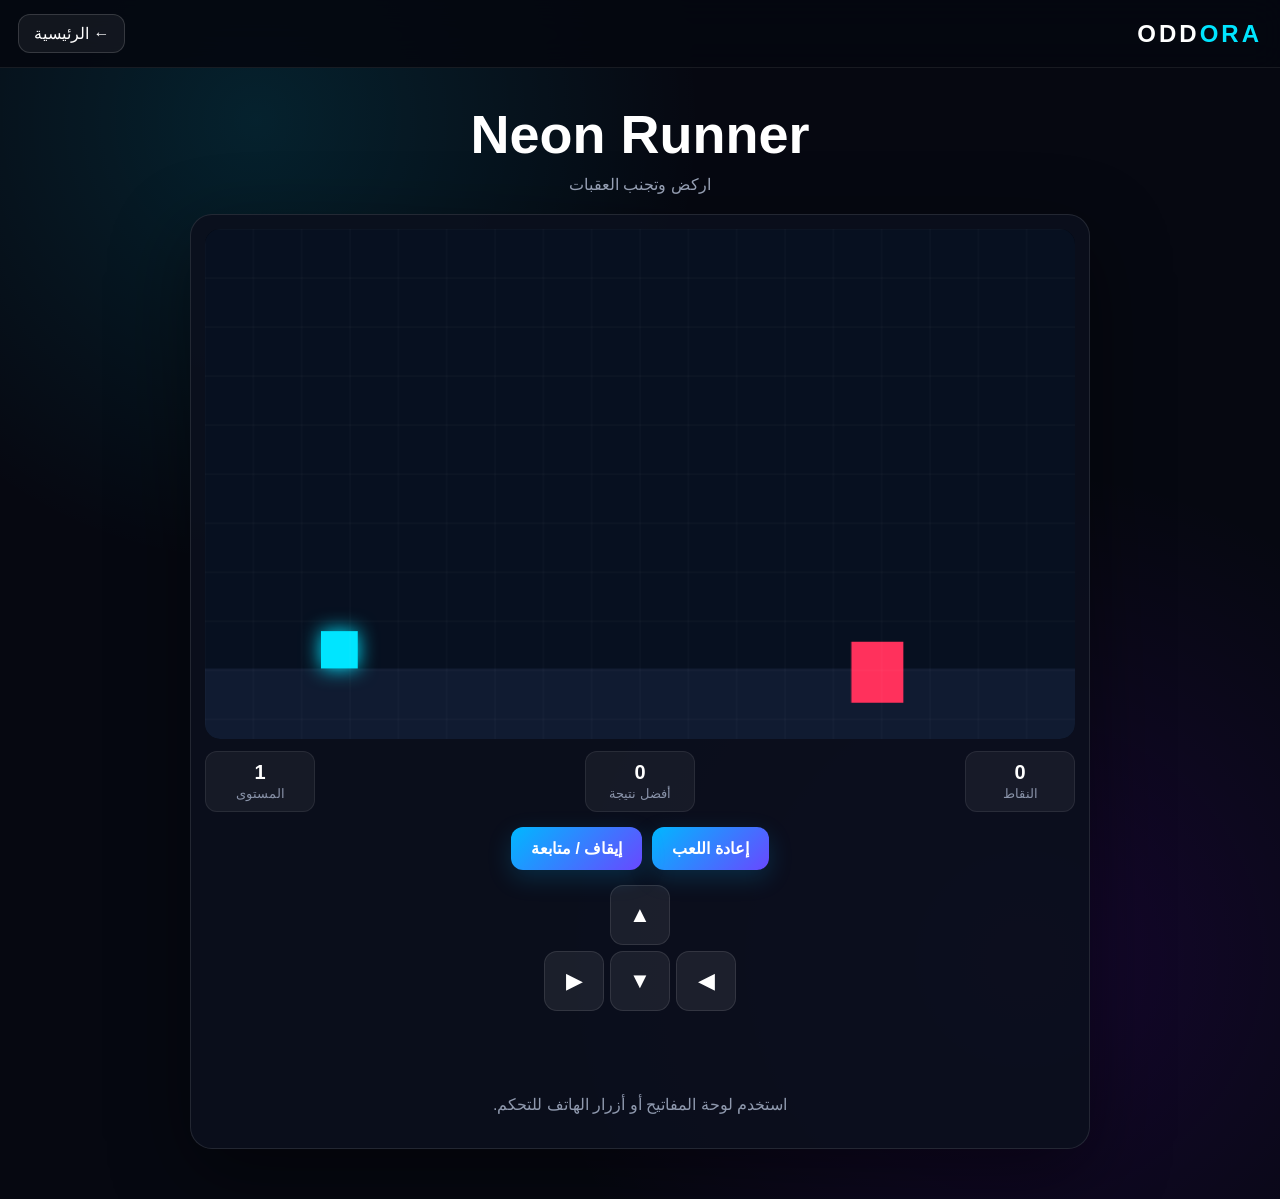
==== commit 195192ae: "Update print statement from 'Hello' to 'Goodbye'" ====
--- a/game.html
+++ b/game.html
@@ -1,641 +1,1149 @@
 <!DOCTYPE html>
 <html lang="ar" dir="rtl">
 <head>
-  <meta charset="UTF-8">
-  <meta name="viewport" content="width=device-width, initial-scale=1.0">
-
-  <title>ODDORA Arcade - لعبة</title>
-
-  <meta
-    name="description"
-    content="العب ألعاب ODDORA Arcade مباشرة من المتصفح."
-  >
-
-  <link rel="stylesheet" href="style.css">
-
-  <style>
-    .game-page {
-      min-height: calc(100vh - 160px);
-      padding: 50px 0 80px;
-    }
-
-    .game-page-header {
-      margin-bottom: 25px;
-    }
-
-    .back-link {
-      display: inline-flex;
-      align-items: center;
-      gap: 8px;
-      color: var(--muted);
-      text-decoration: none;
-      margin-bottom: 20px;
-    }
-
-    .back-link:hover {
-      color: var(--text);
-    }
-
-    .game-page-header h1 {
-      font-size: clamp(30px, 5vw, 52px);
-      margin: 0 0 10px;
-    }
-
-    .game-page-header p {
-      color: var(--muted);
-      margin: 0;
-      line-height: 1.8;
-    }
-
-    .game-meta {
-      display: flex;
-      flex-wrap: wrap;
-      gap: 10px;
-      margin-top: 18px;
-    }
-
-    .game-meta span {
-      padding: 8px 14px;
-      border: 1px solid var(--border);
-      background: var(--card);
-      border-radius: 999px;
-      color: var(--muted);
-    }
-
-    .game-wrapper {
-      background: #050810;
-      border: 1px solid var(--border);
-      border-radius: 24px;
-      overflow: hidden;
-      box-shadow: 0 20px 60px rgba(0,0,0,.35);
-    }
-
-    .game-toolbar {
-      min-height: 64px;
-      padding: 12px 18px;
-      display: flex;
-      align-items: center;
-      justify-content: space-between;
-      gap: 15px;
-      border-bottom: 1px solid var(--border);
-      background: #0b1120;
-    }
-
-    .game-toolbar-title {
-      display: flex;
-      align-items: center;
-      gap: 10px;
-      font-weight: 700;
-    }
-
-    .game-toolbar-title span:first-child {
-      font-size: 25px;
-    }
-
-    .game-toolbar-actions {
-      display: flex;
-      gap: 10px;
-    }
-
-    .game-tool-button {
-      border: 1px solid var(--border);
-      background: #101827;
-      color: var(--text);
-      padding: 9px 14px;
-      border-radius: 10px;
-      cursor: pointer;
-      font-family: inherit;
-    }
-
-    .game-tool-button:hover {
-      background: #151f32;
-    }
-
-    .game-frame {
-      width: 100%;
-      height: min(78vh, 760px);
-      min-height: 550px;
-      border: 0;
-      display: block;
-      background: #000;
-    }
-
-    .game-info {
-      margin-top: 25px;
-      display: grid;
-      grid-template-columns: 1fr 300px;
-      gap: 20px;
-    }
-
-    .info-card {
-      background: var(--card);
-      border: 1px solid var(--border);
-      border-radius: 20px;
-      padding: 25px;
-    }
-
-    .info-card h2 {
-      margin-top: 0;
-    }
-
-    .info-card p {
-      color: var(--muted);
-      line-height: 1.9;
-    }
-
-    .favorite-button {
-      width: 100%;
-      padding: 14px;
-      border-radius: 12px;
-      border: 1px solid var(--border);
-      background: #101827;
-      color: var(--text);
-      cursor: pointer;
-      font-family: inherit;
-      font-size: 16px;
-    }
-
-    .favorite-button.active {
-      border-color: var(--primary);
-      background: rgba(124,92,255,.15);
-    }
-
-    @media (max-width: 800px) {
-      .game-page {
-        padding-top: 30px;
-      }
-
-      .game-toolbar {
-        flex-direction: column;
-        align-items: stretch;
-      }
-
-      .game-toolbar-actions {
-        width: 100%;
-      }
-
-      .game-tool-button {
-        flex: 1;
-      }
-
-      .game-frame {
-        height: 78vh;
-        min-height: 500px;
-      }
-
-      .game-info {
-        grid-template-columns: 1fr;
-      }
-    }
-  </style>
+<meta charset="UTF-8">
+<meta name="viewport" content="width=device-width, initial-scale=1.0">
+<meta name="theme-color" content="#070912">
+<title>ODDORA GAMES</title>
+
+<style>
+*{box-sizing:border-box}
+html,body{margin:0;min-height:100%;font-family:Arial,sans-serif;background:#060811;color:#fff}
+body{overflow-x:hidden;background:
+radial-gradient(circle at 20% 10%,rgba(0,220,255,.12),transparent 30%),
+radial-gradient(circle at 80% 80%,rgba(130,0,255,.12),transparent 35%),
+#060811}
+button{font:inherit}
+.top{
+position:sticky;top:0;z-index:20;
+display:flex;align-items:center;justify-content:space-between;
+padding:14px 18px;
+background:rgba(5,7,15,.88);
+backdrop-filter:blur(16px);
+border-bottom:1px solid rgba(255,255,255,.08)
+}
+.logo{font-size:24px;font-weight:900;letter-spacing:3px;color:#fff}
+.logo span{color:#00e5ff}
+.back{
+border:1px solid rgba(255,255,255,.15);
+background:rgba(255,255,255,.06);
+color:#fff;padding:9px 15px;border-radius:12px;
+cursor:pointer
+}
+.wrap{width:min(1100px,94%);margin:auto;padding:25px 0 50px}
+.head{text-align:center;margin-bottom:20px}
+.head h1{font-size:clamp(28px,6vw,54px);margin:10px 0}
+.head p{color:#9ca6bb;margin:0}
+.game-box{
+position:relative;width:100%;max-width:900px;margin:auto;
+background:rgba(12,16,29,.9);
+border:1px solid rgba(255,255,255,.1);
+border-radius:22px;padding:14px;
+box-shadow:0 25px 80px rgba(0,0,0,.45)
+}
+#game{
+display:block;width:100%;height:auto;
+background:#02040a;border-radius:15px;
+touch-action:none
+}
+.info{
+display:flex;justify-content:space-between;gap:10px;
+margin-top:12px;flex-wrap:wrap
+}
+.stat{
+background:rgba(255,255,255,.05);
+border:1px solid rgba(255,255,255,.08);
+padding:9px 14px;border-radius:12px;
+min-width:110px;text-align:center
+}
+.stat b{display:block;font-size:20px}
+.stat small{color:#8993a9}
+.controls{
+display:flex;justify-content:center;gap:10px;
+margin-top:15px;flex-wrap:wrap
+}
+.controls button,.action{
+border:0;border-radius:12px;
+padding:12px 20px;
+background:linear-gradient(135deg,#00b8ff,#6948ff);
+color:#fff;font-weight:800;cursor:pointer;
+box-shadow:0 8px 25px rgba(0,180,255,.18)
+}
+.pad{
+display:grid;
+grid-template-columns:60px 60px 60px;
+grid-template-rows:60px 60px 60px;
+justify-content:center;gap:6px;margin-top:15px
+}
+.pad button{
+border:1px solid rgba(255,255,255,.1);
+background:rgba(255,255,255,.07);
+color:#fff;border-radius:13px;font-size:22px;
+cursor:pointer
+}
+.pad .up{grid-column:2}
+.pad .left{grid-column:1;grid-row:2}
+.pad .down{grid-column:2;grid-row:2}
+.pad .right{grid-column:3;grid-row:2}
+.overlay{
+position:absolute;inset:14px;
+display:none;align-items:center;justify-content:center;
+background:rgba(2,4,10,.76);backdrop-filter:blur(6px);
+border-radius:15px;text-align:center;padding:20px
+}
+.overlay.show{display:flex}
+.overlay-box{
+background:#0d1220;border:1px solid rgba(255,255,255,.12);
+padding:25px;border-radius:20px;max-width:420px;width:90%
+}
+.overlay h2{margin-top:0}
+.hidden{display:none!important}
+.instructions{text-align:center;color:#8f99ae;margin-top:14px;line-height:1.7}
+@media(max-width:600px){
+.game-box{padding:8px;border-radius:16px}
+.overlay{inset:8px}
+.stat{flex:1;min-width:80px}
+}
+</style>
 </head>
 
 <body>
 
-<header class="site-header">
-  <div class="container header-inner">
-
-    <a href="index.html" class="logo">
-      ODDORA
-      <span>ARCADE</span>
-    </a>
-
-    <nav class="main-nav">
-      <a href="index.html#home">الرئيسية</a>
-      <a href="index.html#games">الألعاب</a>
-      <a href="index.html#categories">التصنيفات</a>
-      <a href="index.html#new">جديد</a>
-    </nav>
-
-    <div class="header-actions">
-      <a href="index.html" class="login-button">
-        العودة للألعاب
-      </a>
-    </div>
-
-  </div>
+<header class="top">
+<div class="logo">ODD<span>ORA</span></div>
+<button class="back" onclick="goHome()">← الرئيسية</button>
 </header>
 
-<main class="game-page">
-
-  <div class="container">
-
-    <div class="game-page-header">
-
-      <a href="index.html" class="back-link">
-        ← العودة إلى الألعاب
-      </a>
-
-      <h1 id="gameTitle">
-        لعبة
-      </h1>
-
-      <p id="gameDescription">
-        جاري تحميل اللعبة...
-      </p>
-
-      <div class="game-meta">
-        <span id="gameCategory">ألعاب</span>
-        <span>🎮 متصفح</span>
-        <span>📱 تعمل على الهاتف</span>
-      </div>
-
-    </div>
-
-
-    <section class="game-wrapper">
-
-      <div class="game-toolbar">
-
-        <div class="game-toolbar-title">
-
-          <span id="gameIcon">
-            🎮
-          </span>
-
-          <span>
-            ODDORA Arcade
-          </span>
-
-        </div>
-
-        <div class="game-toolbar-actions">
-
-          <button
-            class="game-tool-button"
-            id="fullscreenButton"
-          >
-            ⛶ ملء الشاشة
-          </button>
-
-          <button
-            class="game-tool-button"
-            id="favoriteButton"
-          >
-            ☆ المفضلة
-          </button>
-
-        </div>
-
-      </div>
-
-
-      <iframe
-        id="gameFrame"
-        class="game-frame"
-        title="ODDORA Game"
-        allow="fullscreen; autoplay"
-        loading="eager"
-      ></iframe>
-
-    </section>
-
-
-    <section class="game-info">
-
-      <div class="info-card">
-
-        <h2 id="infoTitle">
-          عن اللعبة
-        </h2>
-
-        <p id="infoDescription">
-          جاري تحميل معلومات اللعبة...
-        </p>
-
-      </div>
-
-
-      <div class="info-card">
-
-        <h2>
-          معلومات
-        </h2>
-
-        <p>
-          العب اللعبة مباشرة من المتصفح بدون تحميل.
-        </p>
-
-        <button
-          class="favorite-button"
-          id="favoriteButtonBottom"
-        >
-          ☆ إضافة إلى المفضلة
-        </button>
-
-      </div>
-
-    </section>
-
-  </div>
-
+<main class="wrap">
+
+<section class="head">
+<h1 id="gameTitle">ODDORA GAME</h1>
+<p id="gameDescription"></p>
+</section>
+
+<section class="game-box">
+
+<canvas id="game" width="900" height="520"></canvas>
+
+<div class="overlay" id="overlay">
+<div class="overlay-box">
+<h2 id="overlayTitle">انتهت اللعبة</h2>
+<p id="overlayText"></p>
+<button class="action" onclick="restartGame()">إعادة اللعب</button>
+</div>
+</div>
+
+<div class="info">
+<div class="stat">
+<b id="score">0</b>
+<small>النقاط</small>
+</div>
+<div class="stat">
+<b id="best">0</b>
+<small>أفضل نتيجة</small>
+</div>
+<div class="stat">
+<b id="level">1</b>
+<small>المستوى</small>
+</div>
+</div>
+
+<div class="controls">
+<button onclick="restartGame()">إعادة اللعب</button>
+<button onclick="pauseGame()">إيقاف / متابعة</button>
+</div>
+
+<div class="pad" id="pad">
+<button class="up" data-key="ArrowUp">▲</button>
+<button class="left" data-key="ArrowLeft">◀</button>
+<button class="down" data-key="ArrowDown">▼</button>
+<button class="right" data-key="ArrowRight">▶</button>
+</div>
+
+<p class="instructions" id="instructions">
+استخدم لوحة المفاتيح أو أزرار الهاتف للتحكم.
+</p>
+
+</section>
 </main>
 
-
-<footer class="site-footer">
-
-  <div class="container footer-grid">
-
-    <div>
-      <a href="index.html" class="logo">
-        ODDORA
-        <span>ARCADE</span>
-      </a>
-
-      <p>
-        منصة عربية لألعاب المتصفح واللعب مباشرة.
-      </p>
-    </div>
-
-    <div>
-      <h3>المنصة</h3>
-      <a href="index.html#games">الألعاب</a>
-      <a href="index.html#categories">التصنيفات</a>
-      <a href="index.html#new">الألعاب الجديدة</a>
-    </div>
-
-    <div>
-      <h3>معلومات</h3>
-      <a href="privacy.html">الخصوصية</a>
-      <a href="terms.html">الشروط</a>
-      <a href="contact.html">تواصل معنا</a>
-    </div>
-
-  </div>
-
-  <div class="footer-bottom">
-
-    <div class="container">
-      © <span id="year"></span> ODDORA Arcade
-    </div>
-
-  </div>
-
-</footer>
-
-
-<script src="games.js"></script>
-
 <script>
-
-document.addEventListener("DOMContentLoaded", () => {
-
-  const params =
-    new URLSearchParams(window.location.search);
-
-  const id =
-    Number(params.get("id"));
-
-
-  const game =
-    GAMES.find(item => item.id === id);
-
-
-  const title =
-    document.getElementById("gameTitle");
-
-  const description =
-    document.getElementById("gameDescription");
-
-  const category =
-    document.getElementById("gameCategory");
-
-  const icon =
-    document.getElementById("gameIcon");
-
-  const infoTitle =
-    document.getElementById("infoTitle");
-
-  const infoDescription =
-    document.getElementById("infoDescription");
-
-  const frame =
-    document.getElementById("gameFrame");
-
-  const categoryNames = {
-
-    action: "أكشن",
-    racing: "سباقات",
-    puzzle: "ألغاز",
-    sports: "رياضة",
-    arcade: "أركيد",
-    strategy: "استراتيجية",
-    adventure: "مغامرات",
-    casual: "خفيفة"
-
-  };
-
-
-  /*
-    إذا كانت اللعبة غير موجودة
-  */
-
-  if (!game) {
-
-    title.textContent =
-      "اللعبة غير موجودة";
-
-    description.textContent =
-      "تعذر العثور على اللعبة المطلوبة.";
-
-    frame.style.display =
-      "none";
-
-    return;
-
-  }
-
-
-  /*
-    معلومات اللعبة
-  */
-
-  title.textContent =
-    game.titleAr || game.title;
-
-  description.textContent =
-    game.description || "";
-
-  infoTitle.textContent =
-    game.titleAr || game.title;
-
-  infoDescription.textContent =
-    game.description || "";
-
-  icon.textContent =
-    game.icon || "🎮";
-
-  category.textContent =
-    categoryNames[game.category] ||
-    "ألعاب";
-
-
-  /*
-    تحميل ملف اللعبة الحقيقي
-  */
-
-  if (game.file) {
-
-    frame.src =
-      game.file;
-
-  } else {
-
-    frame.src =
-      "games/snake/index.html";
-
-  }
-
-
-  /*
-    المفضلة
-  */
-
-  const favoriteKey =
-    "oddora_favorite_" + game.id;
-
-  const favoriteButton =
-    document.getElementById(
-      "favoriteButton"
-    );
-
-  const favoriteButtonBottom =
-    document.getElementById(
-      "favoriteButtonBottom"
-    );
-
-
-  function updateFavorite() {
-
-    const saved =
-      localStorage.getItem(
-        favoriteKey
-      ) === "true";
-
-
-    if (favoriteButton) {
-
-      favoriteButton.textContent =
-        saved
-          ? "★ في المفضلة"
-          : "☆ المفضلة";
-
-      favoriteButton.classList.toggle(
-        "active",
-        saved
-      );
-
-    }
-
-
-    if (favoriteButtonBottom) {
-
-      favoriteButtonBottom.textContent =
-        saved
-          ? "★ تمت الإضافة إلى المفضلة"
-          : "☆ إضافة إلى المفضلة";
-
-      favoriteButtonBottom.classList.toggle(
-        "active",
-        saved
-      );
-
-    }
-
-  }
-
-
-  function toggleFavorite() {
-
-    const current =
-      localStorage.getItem(
-        favoriteKey
-      ) === "true";
-
-
-    localStorage.setItem(
-      favoriteKey,
-      String(!current)
-    );
-
-
-    updateFavorite();
-
-  }
-
-
-  favoriteButton?.addEventListener(
-    "click",
-    toggleFavorite
-  );
-
-
-  favoriteButtonBottom?.addEventListener(
-    "click",
-    toggleFavorite
-  );
-
-
-  updateFavorite();
-
-
-  /*
-    ملء الشاشة
-  */
-
-  const fullscreenButton =
-    document.getElementById(
-      "fullscreenButton"
-    );
-
-
-  fullscreenButton?.addEventListener(
-    "click",
-    async () => {
-
-      try {
-
-        if (frame.requestFullscreen) {
-
-          await frame.requestFullscreen();
-
-        } else if (
-          frame.webkitRequestFullscreen
-        ) {
-
-          frame.webkitRequestFullscreen();
-
-        }
-
-      } catch (error) {
-
-        console.log(
-          "Fullscreen unavailable",
-          error
-        );
-
-      }
-
-    }
-  );
-
-
-  /*
-    السنة
-  */
-
-  const year =
-    document.getElementById("year");
-
-
-  if (year) {
-
-    year.textContent =
-      new Date().getFullYear();
-
-  }
-
-});
+"use strict";
+
+const canvas=document.getElementById("game");
+const ctx=canvas.getContext("2d");
+
+const titleEl=document.getElementById("gameTitle");
+const descEl=document.getElementById("gameDescription");
+const scoreEl=document.getElementById("score");
+const bestEl=document.getElementById("best");
+const levelEl=document.getElementById("level");
+const overlay=document.getElementById("overlay");
+const overlayTitle=document.getElementById("overlayTitle");
+const overlayText=document.getElementById("overlayText");
+
+const params=new URLSearchParams(location.search);
+const game=params.get("game")||"neon-runner";
+
+let score=0;
+let best=Number(localStorage.getItem("oddora_best_"+game)||0);
+let level=1;
+let paused=false;
+let over=false;
+let animation=0;
+let last=0;
+
+bestEl.textContent=best;
+
+const GAME_NAMES={
+"neon-runner":["Neon Runner","اركض وتجنب العقبات"],
+"space-shooter":["Space Shooter","دمر الأعداء وأنقذ مركبتك"],
+"ninja-jump":["Ninja Jump","اقفز وتجنب العقبات"],
+"road-racer":["Road Racer","قد السيارة وتجنب حركة المرور"],
+"brick-breaker":["Brick Breaker","حطم جميع الطوب"],
+"flappy-challenge":["Flappy Challenge","حلّق بين الأنابيب"],
+"2048":["2048","ادمج الأرقام ووصل إلى 2048"],
+"memory-cards":["Memory Cards","اعثر على الأزواج المتطابقة"],
+"zombie-survival":["Zombie Survival","اصمد أمام موجات الأعداء"]
+};
+
+if(GAME_NAMES[game]){
+titleEl.textContent=GAME_NAMES[game][0];
+descEl.textContent=GAME_NAMES[game][1];
+}
+
+function resizeCanvas(){
+const w=Math.min(900,canvas.parentElement.clientWidth-16);
+const ratio=520/900;
+canvas.style.height=(w*ratio)+"px";
+}
+window.addEventListener("resize",resizeCanvas);
+resizeCanvas();
+
+function resetUI(){
+score=0;level=1;paused=false;over=false;
+scoreEl.textContent=0;
+levelEl.textContent=1;
+overlay.classList.remove("show");
+}
+
+function addScore(n){
+score+=n;
+level=Math.max(1,Math.floor(score/10)+1);
+scoreEl.textContent=score;
+levelEl.textContent=level;
+
+if(score>best){
+best=score;
+bestEl.textContent=best;
+localStorage.setItem("oddora_best_"+game,best);
+}
+}
+
+function endGame(message="انتهت اللعبة"){
+over=true;
+overlayTitle.textContent="انتهت اللعبة";
+overlayText.textContent=message+" — نتيجتك: "+score;
+overlay.classList.add("show");
+}
+
+function pauseGame(){
+if(over)return;
+paused=!paused;
+}
+
+function restartGame(){
+cancelAnimationFrame(animation);
+resetUI();
+
+switch(game){
+case"neon-runner":initRunner();break;
+case"space-shooter":initShooter();break;
+case"ninja-jump":initNinja();break;
+case"road-racer":initRacer();break;
+case"brick-breaker":initBrick();break;
+case"flappy-challenge":initFlappy();break;
+case"2048":init2048();break;
+case"memory-cards":initMemory();break;
+case"zombie-survival":initZombie();break;
+default:initRunner();
+}
+}
+
+function loop(fn){
+function frame(t){
+if(!last)last=t;
+const dt=Math.min(32,t-last);
+last=t;
+if(!paused&&!over)fn(dt);
+drawCommon();
+animation=requestAnimationFrame(frame);
+}
+last=0;
+animation=requestAnimationFrame(frame);
+}
+
+function drawCommon(){
+ctx.save();
+ctx.globalAlpha=.04;
+ctx.strokeStyle="#fff";
+for(let x=0;x<canvas.width;x+=50){
+ctx.beginPath();ctx.moveTo(x,0);ctx.lineTo(x,canvas.height);ctx.stroke();
+}
+for(let y=0;y<canvas.height;y+=50){
+ctx.beginPath();ctx.moveTo(0,y);ctx.lineTo(canvas.width,y);ctx.stroke();
+}
+ctx.restore();
+}
+
+function goHome(){
+location.href="index.html";
+}
+
+function keyAction(k){
+if(game==="neon-runner"||game==="ninja-jump"){
+if(k==="ArrowUp"||k===" "||k==="w")jump();
+}
+if(game==="road-racer"){
+if(k==="ArrowLeft"||k==="a")player.x-=45;
+if(k==="ArrowRight"||k==="d")player.x+=45;
+}
+if(game==="space-shooter"){
+if(k==="ArrowLeft"||k==="a")ship.x-=25;
+if(k==="ArrowRight"||k==="d")ship.x+=25;
+if(k===" "||k==="ArrowUp")shoot();
+}
+if(game==="flappy-challenge"){
+if(k===" "||k==="ArrowUp")flap();
+}
+if(game==="2048"){
+move2048(k);
+}
+}
+
+document.addEventListener("keydown",e=>{
+keyAction(e.key);
+});
+
+document.querySelectorAll(".pad button").forEach(b=>{
+b.addEventListener("pointerdown",e=>{
+e.preventDefault();
+keyAction(b.dataset.key);
+});
+});
+
+
+/* =====================================================
+   1 NEON RUNNER
+===================================================== */
+
+let runner={};
+
+function initRunner(){
+runner={x:120,y:410,w:38,h:38,vy:0,ground:410,obs:[],speed:5,t:0};
+loop(updateRunner);
+}
+
+function jump(){
+if((game==="neon-runner"||game==="ninja-jump")&&!over){
+if(runner.y>=runner.ground-1)runner.vy=-13;
+}
+}
+
+function updateRunner(dt){
+ctx.clearRect(0,0,900,520);
+
+runner.t+=dt;
+runner.vy+=.55;
+runner.y+=runner.vy;
+
+if(runner.y>runner.ground){
+runner.y=runner.ground;
+runner.vy=0;
+}
+
+if(Math.random()<.025){
+runner.obs.push({
+x:920,
+y:445,
+w:30+Math.random()*30,
+h:35+Math.random()*45
+});
+}
+
+runner.speed=5+level*.35;
+
+runner.obs.forEach(o=>o.x-=runner.speed);
+
+runner.obs=runner.obs.filter(o=>o.x>-100);
+
+runner.obs.forEach(o=>{
+if(hit(runner,o)){
+endGame("اصطدمت بعقبة");
+}
+if(o.x+o.w<runner.x&&!o.done){
+o.done=true;
+addScore(1);
+}
+});
+
+drawRunner();
+}
+
+function drawRunner(){
+ctx.fillStyle="#071020";
+ctx.fillRect(0,0,900,520);
+
+ctx.fillStyle="#101b31";
+ctx.fillRect(0,448,900,72);
+
+ctx.fillStyle="#00e5ff";
+ctx.fillRect(runner.x,runner.y,runner.w,runner.h);
+
+ctx.shadowBlur=20;
+ctx.shadowColor="#00e5ff";
+ctx.fillRect(runner.x,runner.y,runner.w,runner.h);
+ctx.shadowBlur=0;
+
+runner.obs.forEach(o=>{
+ctx.fillStyle="#ff315c";
+ctx.fillRect(o.x,o.y-o.h+38,o.w,o.h);
+});
+}
+
+
+/* =====================================================
+   2 SPACE SHOOTER
+===================================================== */
+
+let ship,bullets,enemies,shootCooldown;
+
+function initShooter(){
+ship={x:450,y:455,w:42,h:35};
+bullets=[];
+enemies=[];
+shootCooldown=0;
+loop(updateShooter);
+}
+
+function shoot(){
+if(game!=="space-shooter"||over)return;
+if(shootCooldown<=0){
+bullets.push({x:ship.x,y:ship.y-10,w:5,h:15});
+shootCooldown=12;
+}
+}
+
+function updateShooter(dt){
+ctx.clearRect(0,0,900,520);
+
+shootCooldown-=1;
+
+if(Math.random()<.025+level*.002){
+enemies.push({
+x:20+Math.random()*860,
+y:-40,
+w:32,h:32,
+speed:1.5+level*.25
+});
+}
+
+bullets.forEach(b=>b.y-=8);
+enemies.forEach(e=>e.y+=e.speed);
+
+for(const b of bullets){
+for(const e of enemies){
+if(!e.dead&&!b.dead&&hit(b,e)){
+b.dead=true;e.dead=true;addScore(1);
+}
+}
+}
+
+for(const e of enemies){
+if(e.y>520) e.dead=true;
+if(hit(ship,e))endGame("تم تدمير المركبة");
+}
+
+bullets=bullets.filter(b=>!b.dead&&b.y>-30);
+enemies=enemies.filter(e=>!e.dead);
+
+drawShooter();
+}
+
+function drawShooter(){
+ctx.fillStyle="#02030a";
+ctx.fillRect(0,0,900,520);
+
+for(let i=0;i<60;i++){
+ctx.fillStyle="rgba(255,255,255,.5)";
+ctx.fillRect((i*137)%900,(i*71)%500,2,2);
+}
+
+ctx.fillStyle="#00e5ff";
+ctx.beginPath();
+ctx.moveTo(ship.x,ship.y-25);
+ctx.lineTo(ship.x-23,ship.y+20);
+ctx.lineTo(ship.x,ship.y+10);
+ctx.lineTo(ship.x+23,ship.y+20);
+ctx.closePath();
+ctx.fill();
+
+ctx.fillStyle="#fff";
+bullets.forEach(b=>ctx.fillRect(b.x,b.y,b.w,b.h));
+
+enemies.forEach(e=>{
+ctx.fillStyle="#ff315c";
+ctx.beginPath();
+ctx.arc(e.x,e.y,e.w/2,0,Math.PI*2);
+ctx.fill();
+});
+}
+
+
+/* =====================================================
+   3 NINJA JUMP
+===================================================== */
+
+function initNinja(){
+runner={
+x:130,y:410,w:36,h:36,
+vy:0,ground:410,obs:[],
+speed:4,t:0
+};
+loop(updateNinja);
+}
+
+function updateNinja(dt){
+ctx.clearRect(0,0,900,520);
+
+runner.vy+=.55;
+runner.y+=runner.vy;
+
+if(runner.y>runner.ground){
+runner.y=runner.ground;
+runner.vy=0;
+}
+
+if(Math.random()<.02){
+runner.obs.push({
+x:920,
+y:430,
+w:35,h:35
+});
+}
+
+runner.obs.forEach(o=>o.x-=4+level*.3);
+
+runner.obs=runner.obs.filter(o=>o.x>-50);
+
+runner.obs.forEach(o=>{
+if(hit(runner,o))endGame("لم تتجاوز العقبة");
+if(o.x+o.w<runner.x&&!o.done){
+o.done=true;addScore(1);
+}
+});
+
+ctx.fillStyle="#100d18";
+ctx.fillRect(0,0,900,520);
+
+ctx.fillStyle="#171324";
+ctx.fillRect(0,448,900,72);
+
+ctx.fillStyle="#8b5cff";
+ctx.fillRect(runner.x,runner.y,runner.w,runner.h);
+
+runner.obs.forEach(o=>{
+ctx.fillStyle="#ff3b6b";
+ctx.fillRect(o.x,o.y,o.w,o.h);
+});
+}
+
+
+/* =====================================================
+   4 ROAD RACER
+===================================================== */
+
+let player,cars;
+
+function initRacer(){
+player={x:430,y:430,w:42,h:70};
+cars=[];
+loop(updateRacer);
+}
+
+function updateRacer(){
+ctx.clearRect(0,0,900,520);
+
+if(Math.random()<.025){
+cars.push({
+x:[270,430,590][Math.floor(Math.random()*3)],
+y:-100,w:42,h:70,speed:4+level*.3
+});
+}
+
+cars.forEach(c=>c.y+=c.speed);
+
+cars.forEach(c=>{
+if(hit(player,c))endGame("اصطدمت بسيارة");
+if(c.y>520&&!c.done){
+c.done=true;addScore(1);
+}
+});
+
+cars=cars.filter(c=>c.y<600);
+
+drawRoad();
+}
+
+function drawRoad(){
+ctx.fillStyle="#101217";
+ctx.fillRect(0,0,900,520);
+
+ctx.fillStyle="#252933";
+ctx.fillRect(220,0,460,520);
+
+ctx.strokeStyle="#fff";
+ctx.lineWidth=5;
+ctx.setLineDash([35,35]);
+ctx.lineDashOffset=performance.now()/15;
+ctx.beginPath();
+ctx.moveTo(370,0);ctx.lineTo(370,520);
+ctx.stroke();
+ctx.beginPath();
+ctx.moveTo(530,0);ctx.lineTo(530,520);
+ctx.stroke();
+ctx.setLineDash([]);
+
+ctx.fillStyle="#00e5ff";
+ctx.fillRect(player.x,player.y,player.w,player.h);
+
+cars.forEach(c=>{
+ctx.fillStyle="#ff315c";
+ctx.fillRect(c.x,c.y,c.w,c.h);
+});
+}
+
+
+/* =====================================================
+   5 BRICK BREAKER
+===================================================== */
+
+let paddle,ball,bricks;
+
+function initBrick(){
+paddle={x:400,y:475,w:110,h:15};
+ball={x:450,y:430,vx:4,vy:-4,r:8};
+bricks=[];
+
+for(let r=0;r<5;r++){
+for(let c=0;c<10;c++){
+bricks.push({
+x:85+c*74,
+y:55+r*28,
+w:62,h:20,
+alive:true
+});
+}
+}
+
+loop(updateBrick);
+}
+
+document.addEventListener("mousemove",e=>{
+if(game!=="brick-breaker")return;
+const rect=canvas.getBoundingClientRect();
+const scale=900/rect.width;
+paddle.x=(e.clientX-rect.left)*scale-paddle.w/2;
+});
+
+document.addEventListener("touchmove",e=>{
+if(game!=="brick-breaker")return;
+const t=e.touches[0];
+const rect=canvas.getBoundingClientRect();
+const scale=900/rect.width;
+paddle.x=(t.clientX-rect.left)*scale-paddle.w/2;
+},{passive:true});
+
+function updateBrick(){
+ctx.clearRect(0,0,900,520);
+
+ball.x+=ball.vx;
+ball.y+=ball.vy;
+
+if(ball.x<ball.r||ball.x>900-ball.r)ball.vx*=-1;
+if(ball.y<ball.r)ball.vy*=-1;
+
+if(ball.y+ball.r>=paddle.y&&
+ball.x>=paddle.x&&
+ball.x<=paddle.x+paddle.w){
+ball.vy=-Math.abs(ball.vy);
+}
+
+bricks.forEach(b=>{
+if(b.alive&&hit(ball,b)){
+b.alive=false;
+ball.vy*=-1;
+addScore(1);
+}
+});
+
+if(ball.y>520){
+endGame("سقطت الكرة");
+}
+
+if(bricks.every(b=>!b.alive)){
+addScore(20);
+endGame("أحسنت! حطمت جميع الطوب");
+}
+
+paddle.x=Math.max(0,Math.min(900-paddle.w,paddle.x));
+
+ctx.fillStyle="#050812";
+ctx.fillRect(0,0,900,520);
+
+bricks.forEach((b,i)=>{
+if(b.alive){
+ctx.fillStyle=`hsl(${i*7},80%,55%)`;
+ctx.fillRect(b.x,b.y,b.w,b.h);
+}
+});
+
+ctx.fillStyle="#00e5ff";
+ctx.fillRect(paddle.x,paddle.y,paddle.w,paddle.h);
+
+ctx.fillStyle="#fff";
+ctx.beginPath();
+ctx.arc(ball.x,ball.y,ball.r,0,Math.PI*2);
+ctx.fill();
+}
+
+
+/* =====================================================
+   6 FLAPPY
+===================================================== */
+
+let bird,pipes;
+
+function initFlappy(){
+bird={x:180,y:250,vy:0,r:17};
+pipes=[];
+loop(updateFlappy);
+}
+
+function flap(){
+if(game==="flappy-challenge"&&!over){
+bird.vy=-7.5;
+}
+}
+
+function updateFlappy(){
+ctx.clearRect(0,0,900,520);
+
+bird.vy+=.35;
+bird.y+=bird.vy;
+
+if(Math.random()<.018){
+const gap=155;
+const top=70+Math.random()*220;
+pipes.push({
+x:920,
+top,
+bottom:top+gap,
+w:70,
+passed:false
+});
+}
+
+pipes.forEach(p=>p.x-=4+level*.2);
+
+pipes.forEach(p=>{
+if(
+bird.x+bird.r>p.x&&
+bird.x-bird.r<p.x+p.w&&
+(bird.y-bird.r<p.top||bird.y+bird.r>p.bottom)
+){
+endGame("اصطدمت بالأنبوب");
+}
+
+if(!p.passed&&p.x+p.w<bird.x){
+p.passed=true;
+addScore(1);
+}
+});
+
+pipes=pipes.filter(p=>p.x>-100);
+
+if(bird.y<0||bird.y>520){
+endGame("خرجت من المسار");
+}
+
+ctx.fillStyle="#07192b";
+ctx.fillRect(0,0,900,520);
+
+ctx.fillStyle="#00e5ff";
+ctx.beginPath();
+ctx.arc(bird.x,bird.y,bird.r,0,Math.PI*2);
+ctx.fill();
+
+pipes.forEach(p=>{
+ctx.fillStyle="#57e36d";
+ctx.fillRect(p.x,0,p.w,p.top);
+ctx.fillRect(p.x,p.bottom,p.w,520-p.bottom);
+});
+}
+
+
+/* =====================================================
+   7 2048
+===================================================== */
+
+let grid2048=[];
+
+function init2048(){
+grid2048=Array.from({length:4},()=>Array(4).fill(0));
+add2048();
+add2048();
+draw2048();
+}
+
+function add2048(){
+const empty=[];
+for(let r=0;r<4;r++)
+for(let c=0;c<4;c++)
+if(!grid2048[r][c])empty.push([r,c]);
+
+if(empty.length){
+const [r,c]=empty[Math.floor(Math.random()*empty.length)];
+grid2048[r][c]=Math.random()<.9?2:4;
+}
+}
+
+function move2048(k){
+if(game!=="2048"||over)return;
+
+let moved=false;
+
+function line(arr){
+let a=arr.filter(Boolean);
+for(let i=0;i<a.length-1;i++){
+if(a[i]===a[i+1]){
+a[i]*=2;
+addScore(Math.log2(a[i]));
+a[i+1]=0;
+}
+}
+a=a.filter(Boolean);
+while(a.length<4)a.push(0);
+return a;
+}
+
+if(k==="ArrowLeft"){
+for(let r=0;r<4;r++){
+let old=[...grid2048[r]];
+grid2048[r]=line(old);
+if(old.join()!=grid2048[r].join())moved=true;
+}
+}
+
+if(k==="ArrowRight"){
+for(let r=0;r<4;r++){
+let old=[...grid2048[r]].reverse();
+let n=line(old).reverse();
+if(old.reverse().join()!=n.join())moved=true;
+grid2048[r]=n;
+}
+}
+
+if(k==="ArrowUp"){
+for(let c=0;c<4;c++){
+let old=[];
+for(let r=0;r<4;r++)old.push(grid2048[r][c]);
+let n=line(old);
+for(let r=0;r<4;r++){
+if(grid2048[r][c]!==n[r])moved=true;
+grid2048[r][c]=n[r];
+}
+}
+}
+
+if(k==="ArrowDown"){
+for(let c=0;c<4;c++){
+let old=[];
+for(let r=3;r>=0;r--)old.push(grid2048[r][c]);
+let n=line(old).reverse();
+for(let r=0;r<4;r++){
+if(grid2048[r][c]!==n[r])moved=true;
+grid2048[r][c]=n[r];
+}
+}
+}
+
+if(moved)add2048();
+
+draw2048();
+
+if(grid2048.flat().includes(2048)){
+endGame("وصلت إلى 2048!");
+}
+}
+
+function draw2048(){
+ctx.fillStyle="#10131e";
+ctx.fillRect(0,0,900,520);
+
+const size=100;
+const gap=15;
+const startX=250;
+const startY=45;
+
+for(let r=0;r<4;r++){
+for(let c=0;c<4;c++){
+
+const x=startX+c*(size+gap);
+const y=startY+r*(size+gap);
+const n=grid2048[r][c];
+
+ctx.fillStyle=n?"#26344d":"#182033";
+ctx.fillRect(x,y,size,size);
+
+if(n){
+ctx.fillStyle="#fff";
+ctx.font="bold 30px Arial";
+ctx.textAlign="center";
+ctx.textBaseline="middle";
+ctx.fillText(n,x+size/2,y+size/2);
+}
+}
+}
+}
+
+
+/* =====================================================
+   8 MEMORY CARDS
+===================================================== */
+
+let cards=[],memoryFirst=null,memoryLock=false;
+
+function initMemory(){
+const symbols=["★","●","▲","◆","♥","☀","☂","♣"];
+cards=[...symbols,...symbols]
+.sort(()=>Math.random()-.5)
+.map((v,i)=>({v,i,open:false,matched:false}));
+
+drawMemory();
+}
+
+function drawMemory(){
+ctx.clearRect(0,0,900,520);
+
+const size=85,gap=15;
+const startX=180,startY=45;
+
+cards.forEach((card,i)=>{
+const r=Math.floor(i/4);
+const c=i%4;
+const x=startX+c*(size+gap);
+const y=startY+r*(size+gap);
+
+ctx.fillStyle=card.open||card.matched?"#17344a":"#242a3b";
+ctx.fillRect(x,y,size,size);
+
+if(card.open||card.matched){
+ctx.fillStyle="#00e5ff";
+ctx.font="bold 40px Arial";
+ctx.textAlign="center";
+ctx.textBaseline="middle";
+ctx.fillText(card.v,x+size/2,y+size/2);
+}
+
+card.x=x;card.y=y;
+});
+}
+
+canvas.addEventListener("click",e=>{
+if(game!=="memory-cards"||memoryLock||over)return;
+
+const rect=canvas.getBoundingClientRect();
+const sx=900/rect.width;
+const sy=520/rect.height;
+const x=(e.clientX-rect.left)*sx;
+const y=(e.clientY-rect.top)*sy;
+
+const card=cards.find(c=>
+x>=c.x&&x<=c.x+85&&
+y>=c.y&&y<=c.y+85
+);
+
+if(!card||card.open||card.matched)return;
+
+card.open=true;
+
+if(!memoryFirst){
+memoryFirst=card;
+drawMemory();
+return;
+}
+
+if(memoryFirst.v===card.v){
+card.matched=true;
+memoryFirst.matched=true;
+addScore(2);
+memoryFirst=null;
+
+if(cards.every(c=>c.matched)){
+endGame("وجدت جميع الأزواج");
+}
+
+}else{
+memoryLock=true;
+drawMemory();
+
+setTimeout(()=>{
+card.open=false;
+memoryFirst.open=false;
+memoryFirst=null;
+memoryLock=false;
+drawMemory();
+},650);
+}
+
+drawMemory();
+});
+
+
+/* =====================================================
+   9 ZOMBIE SURVIVAL
+===================================================== */
+
+let survivor,zombies,shots;
+
+function initZombie(){
+survivor={x:450,y:260,w:32,h:32};
+zombies=[];
+shots=[];
+loop(updateZombie);
+}
+
+function updateZombie(){
+ctx.clearRect(0,0,900,520);
+
+if(Math.random()<.025+level*.003){
+const side=Math.floor(Math.random()*4);
+let x,y;
+
+if(side===0){x=-30;y=Math.random()*520}
+if(side===1){x=930;y=Math.random()*520}
+if(side===2){x=Math.random()*900;y=-30}
+if(side===3){x=Math.random()*900;y=550}
+
+zombies.push({
+x,y,
+w:30,h:30,
+speed:1+level*.12
+});
+}
+
+zombies.forEach(z=>{
+const dx=survivor.x-z.x;
+const dy=survivor.y-z.y;
+const d=Math.hypot(dx,dy)||1;
+
+z.x+=dx/d*z.speed;
+z.y+=dy/d*z.speed;
+
+if(hit(survivor,z)){
+endGame("وصل إليك الزومبي");
+}
+});
+
+if(Math.random()<.06){
+const nearest=zombies[0];
+if(nearest){
+shots.push({
+x:survivor.x,
+y:survivor.y,
+tx:nearest.x,
+ty:nearest.y,
+life:30
+});
+}
+}
+
+shots.forEach(s=>{
+const dx=s.tx-s.x;
+const dy=s.ty-s.y;
+const d=Math.hypot(dx,dy)||1;
+
+s.x+=dx/d*12;
+s.y+=dy/d*12;
+s.life--;
+
+zombies.forEach(z=>{
+if(!z.dead&&Math.hypot(s.x-z.x,s.y-z.y)<22){
+z.dead=true;
+s.life=0;
+addScore(1);
+}
+});
+});
+
+zombies=zombies.filter(z=>!z.dead);
+shots=shots.filter(s=>s.life>0);
+
+ctx.fillStyle="#080b0d";
+ctx.fillRect(0,0,900,520);
+
+ctx.fillStyle="#00e5ff";
+ctx.fillRect(
+survivor.x-survivor.w/2,
+survivor.y-survivor.h/2,
+survivor.w,
+survivor.h
+);
+
+zombies.forEach(z=>{
+ctx.fillStyle="#65d66f";
+ctx.beginPath();
+ctx.arc(z.x,z.y,15,0,Math.PI*2);
+ctx.fill();
+});
+
+ctx.fillStyle="#fff";
+shots.forEach(s=>{
+ctx.beginPath();
+ctx.arc(s.x,s.y,4,0,Math.PI*2);
+ctx.fill();
+});
+}
+
+
+/* =====================================================
+   COLLISION
+===================================================== */
+
+function hit(a,b){
+
+if(a.r){
+return Math.hypot(
+a.x-(b.x+b.w/2),
+a.y-(b.y+b.h/2)
+)<a.r+Math.max(b.w,b.h)/2;
+}
+
+return(
+a.x < b.x+b.w &&
+a.x+a.w > b.x &&
+a.y < b.y+b.h &&
+a.y+a.h > b.y
+);
+}
+
+
+/* =====================================================
+   START
+===================================================== */
+
+restartGame();
 
 </script>
 
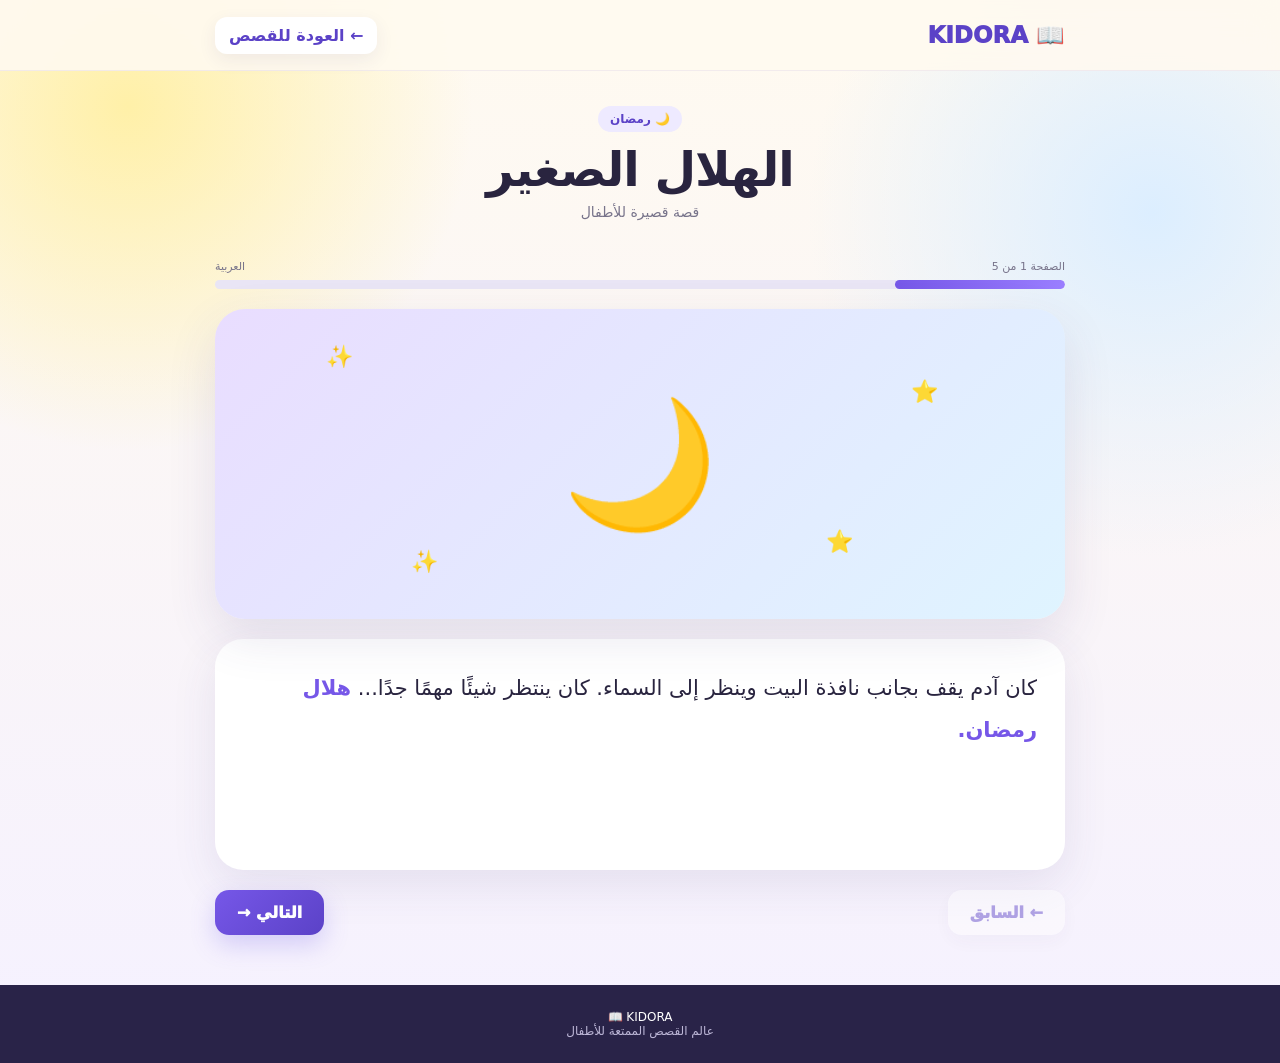
==== commit d1a1b429: "Change greeting from 'Hello World' to 'Goodbye World'" ====
--- a/game.html
+++ b/game.html
@@ -1,1149 +1,888 @@
 <!DOCTYPE html>
 <html lang="ar" dir="rtl">
 <head>
-<meta charset="UTF-8">
-<meta name="viewport" content="width=device-width, initial-scale=1.0">
-<meta name="theme-color" content="#070912">
-<title>ODDORA GAMES</title>
-
-<style>
-*{box-sizing:border-box}
-html,body{margin:0;min-height:100%;font-family:Arial,sans-serif;background:#060811;color:#fff}
-body{overflow-x:hidden;background:
-radial-gradient(circle at 20% 10%,rgba(0,220,255,.12),transparent 30%),
-radial-gradient(circle at 80% 80%,rgba(130,0,255,.12),transparent 35%),
-#060811}
-button{font:inherit}
-.top{
-position:sticky;top:0;z-index:20;
-display:flex;align-items:center;justify-content:space-between;
-padding:14px 18px;
-background:rgba(5,7,15,.88);
-backdrop-filter:blur(16px);
-border-bottom:1px solid rgba(255,255,255,.08)
-}
-.logo{font-size:24px;font-weight:900;letter-spacing:3px;color:#fff}
-.logo span{color:#00e5ff}
-.back{
-border:1px solid rgba(255,255,255,.15);
-background:rgba(255,255,255,.06);
-color:#fff;padding:9px 15px;border-radius:12px;
-cursor:pointer
-}
-.wrap{width:min(1100px,94%);margin:auto;padding:25px 0 50px}
-.head{text-align:center;margin-bottom:20px}
-.head h1{font-size:clamp(28px,6vw,54px);margin:10px 0}
-.head p{color:#9ca6bb;margin:0}
-.game-box{
-position:relative;width:100%;max-width:900px;margin:auto;
-background:rgba(12,16,29,.9);
-border:1px solid rgba(255,255,255,.1);
-border-radius:22px;padding:14px;
-box-shadow:0 25px 80px rgba(0,0,0,.45)
-}
-#game{
-display:block;width:100%;height:auto;
-background:#02040a;border-radius:15px;
-touch-action:none
-}
-.info{
-display:flex;justify-content:space-between;gap:10px;
-margin-top:12px;flex-wrap:wrap
-}
-.stat{
-background:rgba(255,255,255,.05);
-border:1px solid rgba(255,255,255,.08);
-padding:9px 14px;border-radius:12px;
-min-width:110px;text-align:center
-}
-.stat b{display:block;font-size:20px}
-.stat small{color:#8993a9}
-.controls{
-display:flex;justify-content:center;gap:10px;
-margin-top:15px;flex-wrap:wrap
-}
-.controls button,.action{
-border:0;border-radius:12px;
-padding:12px 20px;
-background:linear-gradient(135deg,#00b8ff,#6948ff);
-color:#fff;font-weight:800;cursor:pointer;
-box-shadow:0 8px 25px rgba(0,180,255,.18)
-}
-.pad{
-display:grid;
-grid-template-columns:60px 60px 60px;
-grid-template-rows:60px 60px 60px;
-justify-content:center;gap:6px;margin-top:15px
-}
-.pad button{
-border:1px solid rgba(255,255,255,.1);
-background:rgba(255,255,255,.07);
-color:#fff;border-radius:13px;font-size:22px;
-cursor:pointer
-}
-.pad .up{grid-column:2}
-.pad .left{grid-column:1;grid-row:2}
-.pad .down{grid-column:2;grid-row:2}
-.pad .right{grid-column:3;grid-row:2}
-.overlay{
-position:absolute;inset:14px;
-display:none;align-items:center;justify-content:center;
-background:rgba(2,4,10,.76);backdrop-filter:blur(6px);
-border-radius:15px;text-align:center;padding:20px
-}
-.overlay.show{display:flex}
-.overlay-box{
-background:#0d1220;border:1px solid rgba(255,255,255,.12);
-padding:25px;border-radius:20px;max-width:420px;width:90%
-}
-.overlay h2{margin-top:0}
-.hidden{display:none!important}
-.instructions{text-align:center;color:#8f99ae;margin-top:14px;line-height:1.7}
-@media(max-width:600px){
-.game-box{padding:8px;border-radius:16px}
-.overlay{inset:8px}
-.stat{flex:1;min-width:80px}
-}
-</style>
+  <meta charset="UTF-8">
+  <meta name="viewport" content="width=device-width, initial-scale=1.0">
+  <meta name="theme-color" content="#6c5ce7">
+
+  <title>KIDORA | قراءة القصة</title>
+
+  <style>
+    :root {
+      --purple: #7657e8;
+      --purple-dark: #5b42c7;
+      --yellow: #ffd95a;
+      --cream: #fffaf0;
+      --white: #ffffff;
+      --text: #29243f;
+      --muted: #77738a;
+      --radius: 25px;
+    }
+
+    * {
+      box-sizing: border-box;
+      margin: 0;
+      padding: 0;
+    }
+
+    body {
+      min-height: 100vh;
+      background:
+        radial-gradient(circle at 10% 10%, #fff0a8, transparent 23%),
+        radial-gradient(circle at 90% 20%, #dceeff, transparent 24%),
+        linear-gradient(180deg, #fffaf0, #f5f1ff);
+
+      color: var(--text);
+
+      font-family:
+        system-ui,
+        -apple-system,
+        BlinkMacSystemFont,
+        "Segoe UI",
+        Arial,
+        sans-serif;
+    }
+
+    button {
+      font: inherit;
+      cursor: pointer;
+    }
+
+    .container {
+      width: min(850px, 92%);
+      margin: auto;
+    }
+
+    /* HEADER */
+
+    header {
+      position: sticky;
+      top: 0;
+      z-index: 20;
+
+      background: rgba(255,250,240,.9);
+      backdrop-filter: blur(15px);
+
+      border-bottom: 1px solid rgba(91,66,199,.08);
+    }
+
+    .header-inner {
+      min-height: 70px;
+
+      display: flex;
+      align-items: center;
+      justify-content: space-between;
+
+      gap: 15px;
+    }
+
+    .logo {
+      font-size: 23px;
+      font-weight: 1000;
+      color: var(--purple-dark);
+      text-decoration: none;
+    }
+
+    .back {
+      border: 0;
+      background: white;
+      color: var(--purple-dark);
+
+      padding: 9px 14px;
+
+      border-radius: 12px;
+
+      font-weight: 900;
+
+      box-shadow:
+        0 6px 18px rgba(67,54,120,.08);
+    }
+
+    /* TOP */
+
+    .story-top {
+      padding: 35px 0 20px;
+      text-align: center;
+    }
+
+    .category {
+      display: inline-block;
+
+      padding: 6px 12px;
+
+      border-radius: 999px;
+
+      background: #eeeaff;
+
+      color: var(--purple-dark);
+
+      font-size: 12px;
+      font-weight: 900;
+    }
+
+    h1 {
+      margin-top: 10px;
+
+      font-size: clamp(30px, 6vw, 48px);
+
+      line-height: 1.15;
+
+      letter-spacing: -1px;
+    }
+
+    .subtitle {
+      color: var(--muted);
+      margin-top: 7px;
+      font-size: 14px;
+    }
+
+    /* PROGRESS */
+
+    .progress-area {
+      margin: 20px 0;
+    }
+
+    .progress-info {
+      display: flex;
+      justify-content: space-between;
+
+      color: var(--muted);
+
+      font-size: 11px;
+
+      margin-bottom: 7px;
+    }
+
+    .progress {
+      height: 9px;
+
+      background: #e9e5f5;
+
+      border-radius: 999px;
+
+      overflow: hidden;
+    }
+
+    .progress-bar {
+      width: 20%;
+      height: 100%;
+
+      background:
+        linear-gradient(
+          90deg,
+          var(--purple),
+          #9a7eff
+        );
+
+      border-radius: inherit;
+
+      transition: width .35s ease;
+    }
+
+    /* SCENE */
+
+    .scene {
+      min-height: 310px;
+
+      border-radius: 30px;
+
+      display: grid;
+      place-items: center;
+
+      position: relative;
+
+      overflow: hidden;
+
+      box-shadow:
+        0 18px 50px rgba(67,54,120,.12);
+
+      background:
+        linear-gradient(
+          135deg,
+          #e9ddff,
+          #dff4ff
+        );
+    }
+
+    .scene-emoji {
+      font-size: 125px;
+
+      animation:
+        floating 3s ease-in-out infinite;
+    }
+
+    @keyframes floating {
+      50% {
+        transform: translateY(-10px);
+      }
+    }
+
+    .star {
+      position: absolute;
+      font-size: 22px;
+      animation: twinkle 2s infinite;
+    }
+
+    .s1 {
+      top: 35px;
+      left: 13%;
+    }
+
+    .s2 {
+      top: 70px;
+      right: 15%;
+      animation-delay: .5s;
+    }
+
+    .s3 {
+      bottom: 45px;
+      left: 23%;
+      animation-delay: 1s;
+    }
+
+    .s4 {
+      bottom: 65px;
+      right: 25%;
+      animation-delay: 1.5s;
+    }
+
+    @keyframes twinkle {
+      50% {
+        opacity: .35;
+        transform: scale(.8);
+      }
+    }
+
+    /* STORY */
+
+    .story-card {
+      background: white;
+
+      margin-top: 20px;
+
+      border-radius: 28px;
+
+      padding: 28px;
+
+      box-shadow:
+        0 15px 45px rgba(67,54,120,.1);
+    }
+
+    .story-text {
+      font-size: 21px;
+
+      line-height: 2;
+
+      min-height: 150px;
+
+      text-align: right;
+    }
+
+    .story-text strong {
+      color: var(--purple);
+    }
+
+    /* CHOICES */
+
+    .choices {
+      display: grid;
+
+      grid-template-columns: 1fr 1fr;
+
+      gap: 12px;
+
+      margin-top: 25px;
+    }
+
+    .choice {
+      border: 2px solid #e8e3f5;
+
+      background: #faf9ff;
+
+      color: var(--text);
+
+      padding: 14px;
+
+      border-radius: 15px;
+
+      font-weight: 900;
+
+      transition: .2s ease;
+    }
+
+    .choice:hover {
+      border-color: var(--purple);
+
+      background: #f2efff;
+
+      transform: translateY(-2px);
+    }
+
+    /* CONTROLS */
+
+    .controls {
+      display: flex;
+
+      justify-content: space-between;
+
+      gap: 12px;
+
+      margin: 20px 0 50px;
+    }
+
+    .control {
+      border: 0;
+
+      border-radius: 14px;
+
+      padding: 13px 22px;
+
+      font-weight: 950;
+    }
+
+    .previous {
+      background: white;
+
+      color: var(--purple-dark);
+
+      box-shadow:
+        0 7px 20px rgba(67,54,120,.08);
+    }
+
+    .next {
+      background:
+        linear-gradient(
+          135deg,
+          var(--purple),
+          var(--purple-dark)
+        );
+
+      color: white;
+
+      box-shadow:
+        0 10px 25px rgba(108,92,231,.25);
+    }
+
+    .next:disabled,
+    .previous:disabled {
+      opacity: .45;
+      cursor: not-allowed;
+    }
+
+    /* FOOTER */
+
+    footer {
+      background: #292348;
+
+      color: white;
+
+      padding: 25px 0;
+
+      text-align: center;
+
+      font-size: 12px;
+    }
+
+    footer span {
+      color: #bdb7d7;
+    }
+
+    /* MOBILE */
+
+    @media(max-width:600px) {
+
+      .story-card {
+        padding: 20px;
+      }
+
+      .scene {
+        min-height: 230px;
+      }
+
+      .scene-emoji {
+        font-size: 90px;
+      }
+
+      .story-text {
+        font-size: 18px;
+        line-height: 1.9;
+      }
+
+      .choices {
+        grid-template-columns: 1fr;
+      }
+
+      .controls {
+        position: sticky;
+        bottom: 10px;
+
+        background: rgba(255,250,240,.92);
+
+        backdrop-filter: blur(10px);
+
+        padding: 8px;
+
+        border-radius: 16px;
+      }
+
+      .control {
+        width: 50%;
+      }
+
+    }
+
+  </style>
 </head>
 
 <body>
 
-<header class="top">
-<div class="logo">ODD<span>ORA</span></div>
-<button class="back" onclick="goHome()">← الرئيسية</button>
+<header>
+
+  <div class="container header-inner">
+
+    <a
+      href="index.html"
+      class="logo"
+    >
+      📖 KIDORA
+    </a>
+
+    <button
+      class="back"
+      onclick="goHome()"
+    >
+      ← العودة للقصص
+    </button>
+
+  </div>
+
 </header>
 
-<main class="wrap">
-
-<section class="head">
-<h1 id="gameTitle">ODDORA GAME</h1>
-<p id="gameDescription"></p>
-</section>
-
-<section class="game-box">
-
-<canvas id="game" width="900" height="520"></canvas>
-
-<div class="overlay" id="overlay">
-<div class="overlay-box">
-<h2 id="overlayTitle">انتهت اللعبة</h2>
-<p id="overlayText"></p>
-<button class="action" onclick="restartGame()">إعادة اللعب</button>
-</div>
-</div>
-
-<div class="info">
-<div class="stat">
-<b id="score">0</b>
-<small>النقاط</small>
-</div>
-<div class="stat">
-<b id="best">0</b>
-<small>أفضل نتيجة</small>
-</div>
-<div class="stat">
-<b id="level">1</b>
-<small>المستوى</small>
-</div>
-</div>
-
-<div class="controls">
-<button onclick="restartGame()">إعادة اللعب</button>
-<button onclick="pauseGame()">إيقاف / متابعة</button>
-</div>
-
-<div class="pad" id="pad">
-<button class="up" data-key="ArrowUp">▲</button>
-<button class="left" data-key="ArrowLeft">◀</button>
-<button class="down" data-key="ArrowDown">▼</button>
-<button class="right" data-key="ArrowRight">▶</button>
-</div>
-
-<p class="instructions" id="instructions">
-استخدم لوحة المفاتيح أو أزرار الهاتف للتحكم.
-</p>
-
-</section>
+
+<main>
+
+  <div class="container">
+
+    <!-- TITLE -->
+
+    <section class="story-top">
+
+      <span class="category" id="category">
+        🌙 رمضان
+      </span>
+
+      <h1 id="storyTitle">
+        الهلال الصغير
+      </h1>
+
+      <p
+        class="subtitle"
+        id="subtitle"
+      >
+        قصة قصيرة للأطفال
+      </p>
+
+    </section>
+
+
+    <!-- PROGRESS -->
+
+    <div class="progress-area">
+
+      <div class="progress-info">
+
+        <span id="pageNumber">
+          الصفحة 1 من 5
+        </span>
+
+        <span id="languageLabel">
+          العربية
+        </span>
+
+      </div>
+
+      <div class="progress">
+
+        <div
+          class="progress-bar"
+          id="progressBar"
+        ></div>
+
+      </div>
+
+    </div>
+
+
+    <!-- SCENE -->
+
+    <section
+      class="scene"
+      id="scene"
+    >
+
+      <span class="star s1">✨</span>
+      <span class="star s2">⭐</span>
+      <span class="star s3">✨</span>
+      <span class="star s4">⭐</span>
+
+      <div
+        class="scene-emoji"
+        id="sceneEmoji"
+      >
+        🌙
+      </div>
+
+    </section>
+
+
+    <!-- STORY -->
+
+    <section class="story-card">
+
+      <div
+        class="story-text"
+        id="storyText"
+      ></div>
+
+
+      <div
+        class="choices"
+        id="choices"
+      ></div>
+
+    </section>
+
+
+    <!-- CONTROLS -->
+
+    <div class="controls">
+
+      <button
+        class="control previous"
+        id="previousBtn"
+        onclick="previousPage()"
+      >
+        ← السابق
+      </button>
+
+      <button
+        class="control next"
+        id="nextBtn"
+        onclick="nextPage()"
+      >
+        التالي →
+      </button>
+
+    </div>
+
+  </div>
+
 </main>
 
+
+<footer>
+
+  <div class="container">
+
+    KIDORA 📖
+
+    <br>
+
+    <span>
+      عالم القصص الممتعة للأطفال
+    </span>
+
+  </div>
+
+</footer>
+
+
 <script>
-"use strict";
-
-const canvas=document.getElementById("game");
-const ctx=canvas.getContext("2d");
-
-const titleEl=document.getElementById("gameTitle");
-const descEl=document.getElementById("gameDescription");
-const scoreEl=document.getElementById("score");
-const bestEl=document.getElementById("best");
-const levelEl=document.getElementById("level");
-const overlay=document.getElementById("overlay");
-const overlayTitle=document.getElementById("overlayTitle");
-const overlayText=document.getElementById("overlayText");
-
-const params=new URLSearchParams(location.search);
-const game=params.get("game")||"neon-runner";
-
-let score=0;
-let best=Number(localStorage.getItem("oddora_best_"+game)||0);
-let level=1;
-let paused=false;
-let over=false;
-let animation=0;
-let last=0;
-
-bestEl.textContent=best;
-
-const GAME_NAMES={
-"neon-runner":["Neon Runner","اركض وتجنب العقبات"],
-"space-shooter":["Space Shooter","دمر الأعداء وأنقذ مركبتك"],
-"ninja-jump":["Ninja Jump","اقفز وتجنب العقبات"],
-"road-racer":["Road Racer","قد السيارة وتجنب حركة المرور"],
-"brick-breaker":["Brick Breaker","حطم جميع الطوب"],
-"flappy-challenge":["Flappy Challenge","حلّق بين الأنابيب"],
-"2048":["2048","ادمج الأرقام ووصل إلى 2048"],
-"memory-cards":["Memory Cards","اعثر على الأزواج المتطابقة"],
-"zombie-survival":["Zombie Survival","اصمد أمام موجات الأعداء"]
-};
-
-if(GAME_NAMES[game]){
-titleEl.textContent=GAME_NAMES[game][0];
-descEl.textContent=GAME_NAMES[game][1];
-}
-
-function resizeCanvas(){
-const w=Math.min(900,canvas.parentElement.clientWidth-16);
-const ratio=520/900;
-canvas.style.height=(w*ratio)+"px";
-}
-window.addEventListener("resize",resizeCanvas);
-resizeCanvas();
-
-function resetUI(){
-score=0;level=1;paused=false;over=false;
-scoreEl.textContent=0;
-levelEl.textContent=1;
-overlay.classList.remove("show");
-}
-
-function addScore(n){
-score+=n;
-level=Math.max(1,Math.floor(score/10)+1);
-scoreEl.textContent=score;
-levelEl.textContent=level;
-
-if(score>best){
-best=score;
-bestEl.textContent=best;
-localStorage.setItem("oddora_best_"+game,best);
-}
-}
-
-function endGame(message="انتهت اللعبة"){
-over=true;
-overlayTitle.textContent="انتهت اللعبة";
-overlayText.textContent=message+" — نتيجتك: "+score;
-overlay.classList.add("show");
-}
-
-function pauseGame(){
-if(over)return;
-paused=!paused;
-}
-
-function restartGame(){
-cancelAnimationFrame(animation);
-resetUI();
-
-switch(game){
-case"neon-runner":initRunner();break;
-case"space-shooter":initShooter();break;
-case"ninja-jump":initNinja();break;
-case"road-racer":initRacer();break;
-case"brick-breaker":initBrick();break;
-case"flappy-challenge":initFlappy();break;
-case"2048":init2048();break;
-case"memory-cards":initMemory();break;
-case"zombie-survival":initZombie();break;
-default:initRunner();
-}
-}
-
-function loop(fn){
-function frame(t){
-if(!last)last=t;
-const dt=Math.min(32,t-last);
-last=t;
-if(!paused&&!over)fn(dt);
-drawCommon();
-animation=requestAnimationFrame(frame);
-}
-last=0;
-animation=requestAnimationFrame(frame);
-}
-
-function drawCommon(){
-ctx.save();
-ctx.globalAlpha=.04;
-ctx.strokeStyle="#fff";
-for(let x=0;x<canvas.width;x+=50){
-ctx.beginPath();ctx.moveTo(x,0);ctx.lineTo(x,canvas.height);ctx.stroke();
-}
-for(let y=0;y<canvas.height;y+=50){
-ctx.beginPath();ctx.moveTo(0,y);ctx.lineTo(canvas.width,y);ctx.stroke();
-}
-ctx.restore();
-}
-
-function goHome(){
-location.href="index.html";
-}
-
-function keyAction(k){
-if(game==="neon-runner"||game==="ninja-jump"){
-if(k==="ArrowUp"||k===" "||k==="w")jump();
-}
-if(game==="road-racer"){
-if(k==="ArrowLeft"||k==="a")player.x-=45;
-if(k==="ArrowRight"||k==="d")player.x+=45;
-}
-if(game==="space-shooter"){
-if(k==="ArrowLeft"||k==="a")ship.x-=25;
-if(k==="ArrowRight"||k==="d")ship.x+=25;
-if(k===" "||k==="ArrowUp")shoot();
-}
-if(game==="flappy-challenge"){
-if(k===" "||k==="ArrowUp")flap();
-}
-if(game==="2048"){
-move2048(k);
-}
-}
-
-document.addEventListener("keydown",e=>{
-keyAction(e.key);
-});
-
-document.querySelectorAll(".pad button").forEach(b=>{
-b.addEventListener("pointerdown",e=>{
-e.preventDefault();
-keyAction(b.dataset.key);
-});
-});
-
-
-/* =====================================================
-   1 NEON RUNNER
-===================================================== */
-
-let runner={};
-
-function initRunner(){
-runner={x:120,y:410,w:38,h:38,vy:0,ground:410,obs:[],speed:5,t:0};
-loop(updateRunner);
-}
-
-function jump(){
-if((game==="neon-runner"||game==="ninja-jump")&&!over){
-if(runner.y>=runner.ground-1)runner.vy=-13;
-}
-}
-
-function updateRunner(dt){
-ctx.clearRect(0,0,900,520);
-
-runner.t+=dt;
-runner.vy+=.55;
-runner.y+=runner.vy;
-
-if(runner.y>runner.ground){
-runner.y=runner.ground;
-runner.vy=0;
-}
-
-if(Math.random()<.025){
-runner.obs.push({
-x:920,
-y:445,
-w:30+Math.random()*30,
-h:35+Math.random()*45
-});
-}
-
-runner.speed=5+level*.35;
-
-runner.obs.forEach(o=>o.x-=runner.speed);
-
-runner.obs=runner.obs.filter(o=>o.x>-100);
-
-runner.obs.forEach(o=>{
-if(hit(runner,o)){
-endGame("اصطدمت بعقبة");
-}
-if(o.x+o.w<runner.x&&!o.done){
-o.done=true;
-addScore(1);
-}
-});
-
-drawRunner();
-}
-
-function drawRunner(){
-ctx.fillStyle="#071020";
-ctx.fillRect(0,0,900,520);
-
-ctx.fillStyle="#101b31";
-ctx.fillRect(0,448,900,72);
-
-ctx.fillStyle="#00e5ff";
-ctx.fillRect(runner.x,runner.y,runner.w,runner.h);
-
-ctx.shadowBlur=20;
-ctx.shadowColor="#00e5ff";
-ctx.fillRect(runner.x,runner.y,runner.w,runner.h);
-ctx.shadowBlur=0;
-
-runner.obs.forEach(o=>{
-ctx.fillStyle="#ff315c";
-ctx.fillRect(o.x,o.y-o.h+38,o.w,o.h);
-});
-}
-
-
-/* =====================================================
-   2 SPACE SHOOTER
-===================================================== */
-
-let ship,bullets,enemies,shootCooldown;
-
-function initShooter(){
-ship={x:450,y:455,w:42,h:35};
-bullets=[];
-enemies=[];
-shootCooldown=0;
-loop(updateShooter);
-}
-
-function shoot(){
-if(game!=="space-shooter"||over)return;
-if(shootCooldown<=0){
-bullets.push({x:ship.x,y:ship.y-10,w:5,h:15});
-shootCooldown=12;
-}
-}
-
-function updateShooter(dt){
-ctx.clearRect(0,0,900,520);
-
-shootCooldown-=1;
-
-if(Math.random()<.025+level*.002){
-enemies.push({
-x:20+Math.random()*860,
-y:-40,
-w:32,h:32,
-speed:1.5+level*.25
-});
-}
-
-bullets.forEach(b=>b.y-=8);
-enemies.forEach(e=>e.y+=e.speed);
-
-for(const b of bullets){
-for(const e of enemies){
-if(!e.dead&&!b.dead&&hit(b,e)){
-b.dead=true;e.dead=true;addScore(1);
-}
-}
-}
-
-for(const e of enemies){
-if(e.y>520) e.dead=true;
-if(hit(ship,e))endGame("تم تدمير المركبة");
-}
-
-bullets=bullets.filter(b=>!b.dead&&b.y>-30);
-enemies=enemies.filter(e=>!e.dead);
-
-drawShooter();
-}
-
-function drawShooter(){
-ctx.fillStyle="#02030a";
-ctx.fillRect(0,0,900,520);
-
-for(let i=0;i<60;i++){
-ctx.fillStyle="rgba(255,255,255,.5)";
-ctx.fillRect((i*137)%900,(i*71)%500,2,2);
-}
-
-ctx.fillStyle="#00e5ff";
-ctx.beginPath();
-ctx.moveTo(ship.x,ship.y-25);
-ctx.lineTo(ship.x-23,ship.y+20);
-ctx.lineTo(ship.x,ship.y+10);
-ctx.lineTo(ship.x+23,ship.y+20);
-ctx.closePath();
-ctx.fill();
-
-ctx.fillStyle="#fff";
-bullets.forEach(b=>ctx.fillRect(b.x,b.y,b.w,b.h));
-
-enemies.forEach(e=>{
-ctx.fillStyle="#ff315c";
-ctx.beginPath();
-ctx.arc(e.x,e.y,e.w/2,0,Math.PI*2);
-ctx.fill();
-});
-}
-
-
-/* =====================================================
-   3 NINJA JUMP
-===================================================== */
-
-function initNinja(){
-runner={
-x:130,y:410,w:36,h:36,
-vy:0,ground:410,obs:[],
-speed:4,t:0
-};
-loop(updateNinja);
-}
-
-function updateNinja(dt){
-ctx.clearRect(0,0,900,520);
-
-runner.vy+=.55;
-runner.y+=runner.vy;
-
-if(runner.y>runner.ground){
-runner.y=runner.ground;
-runner.vy=0;
-}
-
-if(Math.random()<.02){
-runner.obs.push({
-x:920,
-y:430,
-w:35,h:35
-});
-}
-
-runner.obs.forEach(o=>o.x-=4+level*.3);
-
-runner.obs=runner.obs.filter(o=>o.x>-50);
-
-runner.obs.forEach(o=>{
-if(hit(runner,o))endGame("لم تتجاوز العقبة");
-if(o.x+o.w<runner.x&&!o.done){
-o.done=true;addScore(1);
-}
-});
-
-ctx.fillStyle="#100d18";
-ctx.fillRect(0,0,900,520);
-
-ctx.fillStyle="#171324";
-ctx.fillRect(0,448,900,72);
-
-ctx.fillStyle="#8b5cff";
-ctx.fillRect(runner.x,runner.y,runner.w,runner.h);
-
-runner.obs.forEach(o=>{
-ctx.fillStyle="#ff3b6b";
-ctx.fillRect(o.x,o.y,o.w,o.h);
-});
-}
-
-
-/* =====================================================
-   4 ROAD RACER
-===================================================== */
-
-let player,cars;
-
-function initRacer(){
-player={x:430,y:430,w:42,h:70};
-cars=[];
-loop(updateRacer);
-}
-
-function updateRacer(){
-ctx.clearRect(0,0,900,520);
-
-if(Math.random()<.025){
-cars.push({
-x:[270,430,590][Math.floor(Math.random()*3)],
-y:-100,w:42,h:70,speed:4+level*.3
-});
-}
-
-cars.forEach(c=>c.y+=c.speed);
-
-cars.forEach(c=>{
-if(hit(player,c))endGame("اصطدمت بسيارة");
-if(c.y>520&&!c.done){
-c.done=true;addScore(1);
-}
-});
-
-cars=cars.filter(c=>c.y<600);
-
-drawRoad();
-}
-
-function drawRoad(){
-ctx.fillStyle="#101217";
-ctx.fillRect(0,0,900,520);
-
-ctx.fillStyle="#252933";
-ctx.fillRect(220,0,460,520);
-
-ctx.strokeStyle="#fff";
-ctx.lineWidth=5;
-ctx.setLineDash([35,35]);
-ctx.lineDashOffset=performance.now()/15;
-ctx.beginPath();
-ctx.moveTo(370,0);ctx.lineTo(370,520);
-ctx.stroke();
-ctx.beginPath();
-ctx.moveTo(530,0);ctx.lineTo(530,520);
-ctx.stroke();
-ctx.setLineDash([]);
-
-ctx.fillStyle="#00e5ff";
-ctx.fillRect(player.x,player.y,player.w,player.h);
-
-cars.forEach(c=>{
-ctx.fillStyle="#ff315c";
-ctx.fillRect(c.x,c.y,c.w,c.h);
-});
-}
-
-
-/* =====================================================
-   5 BRICK BREAKER
-===================================================== */
-
-let paddle,ball,bricks;
-
-function initBrick(){
-paddle={x:400,y:475,w:110,h:15};
-ball={x:450,y:430,vx:4,vy:-4,r:8};
-bricks=[];
-
-for(let r=0;r<5;r++){
-for(let c=0;c<10;c++){
-bricks.push({
-x:85+c*74,
-y:55+r*28,
-w:62,h:20,
-alive:true
-});
-}
-}
-
-loop(updateBrick);
-}
-
-document.addEventListener("mousemove",e=>{
-if(game!=="brick-breaker")return;
-const rect=canvas.getBoundingClientRect();
-const scale=900/rect.width;
-paddle.x=(e.clientX-rect.left)*scale-paddle.w/2;
-});
-
-document.addEventListener("touchmove",e=>{
-if(game!=="brick-breaker")return;
-const t=e.touches[0];
-const rect=canvas.getBoundingClientRect();
-const scale=900/rect.width;
-paddle.x=(t.clientX-rect.left)*scale-paddle.w/2;
-},{passive:true});
-
-function updateBrick(){
-ctx.clearRect(0,0,900,520);
-
-ball.x+=ball.vx;
-ball.y+=ball.vy;
-
-if(ball.x<ball.r||ball.x>900-ball.r)ball.vx*=-1;
-if(ball.y<ball.r)ball.vy*=-1;
-
-if(ball.y+ball.r>=paddle.y&&
-ball.x>=paddle.x&&
-ball.x<=paddle.x+paddle.w){
-ball.vy=-Math.abs(ball.vy);
-}
-
-bricks.forEach(b=>{
-if(b.alive&&hit(ball,b)){
-b.alive=false;
-ball.vy*=-1;
-addScore(1);
-}
-});
-
-if(ball.y>520){
-endGame("سقطت الكرة");
-}
-
-if(bricks.every(b=>!b.alive)){
-addScore(20);
-endGame("أحسنت! حطمت جميع الطوب");
-}
-
-paddle.x=Math.max(0,Math.min(900-paddle.w,paddle.x));
-
-ctx.fillStyle="#050812";
-ctx.fillRect(0,0,900,520);
-
-bricks.forEach((b,i)=>{
-if(b.alive){
-ctx.fillStyle=`hsl(${i*7},80%,55%)`;
-ctx.fillRect(b.x,b.y,b.w,b.h);
-}
-});
-
-ctx.fillStyle="#00e5ff";
-ctx.fillRect(paddle.x,paddle.y,paddle.w,paddle.h);
-
-ctx.fillStyle="#fff";
-ctx.beginPath();
-ctx.arc(ball.x,ball.y,ball.r,0,Math.PI*2);
-ctx.fill();
-}
-
-
-/* =====================================================
-   6 FLAPPY
-===================================================== */
-
-let bird,pipes;
-
-function initFlappy(){
-bird={x:180,y:250,vy:0,r:17};
-pipes=[];
-loop(updateFlappy);
-}
-
-function flap(){
-if(game==="flappy-challenge"&&!over){
-bird.vy=-7.5;
-}
-}
-
-function updateFlappy(){
-ctx.clearRect(0,0,900,520);
-
-bird.vy+=.35;
-bird.y+=bird.vy;
-
-if(Math.random()<.018){
-const gap=155;
-const top=70+Math.random()*220;
-pipes.push({
-x:920,
-top,
-bottom:top+gap,
-w:70,
-passed:false
-});
-}
-
-pipes.forEach(p=>p.x-=4+level*.2);
-
-pipes.forEach(p=>{
-if(
-bird.x+bird.r>p.x&&
-bird.x-bird.r<p.x+p.w&&
-(bird.y-bird.r<p.top||bird.y+bird.r>p.bottom)
-){
-endGame("اصطدمت بالأنبوب");
-}
-
-if(!p.passed&&p.x+p.w<bird.x){
-p.passed=true;
-addScore(1);
-}
-});
-
-pipes=pipes.filter(p=>p.x>-100);
-
-if(bird.y<0||bird.y>520){
-endGame("خرجت من المسار");
-}
-
-ctx.fillStyle="#07192b";
-ctx.fillRect(0,0,900,520);
-
-ctx.fillStyle="#00e5ff";
-ctx.beginPath();
-ctx.arc(bird.x,bird.y,bird.r,0,Math.PI*2);
-ctx.fill();
-
-pipes.forEach(p=>{
-ctx.fillStyle="#57e36d";
-ctx.fillRect(p.x,0,p.w,p.top);
-ctx.fillRect(p.x,p.bottom,p.w,520-p.bottom);
-});
-}
-
-
-/* =====================================================
-   7 2048
-===================================================== */
-
-let grid2048=[];
-
-function init2048(){
-grid2048=Array.from({length:4},()=>Array(4).fill(0));
-add2048();
-add2048();
-draw2048();
-}
-
-function add2048(){
-const empty=[];
-for(let r=0;r<4;r++)
-for(let c=0;c<4;c++)
-if(!grid2048[r][c])empty.push([r,c]);
-
-if(empty.length){
-const [r,c]=empty[Math.floor(Math.random()*empty.length)];
-grid2048[r][c]=Math.random()<.9?2:4;
-}
-}
-
-function move2048(k){
-if(game!=="2048"||over)return;
-
-let moved=false;
-
-function line(arr){
-let a=arr.filter(Boolean);
-for(let i=0;i<a.length-1;i++){
-if(a[i]===a[i+1]){
-a[i]*=2;
-addScore(Math.log2(a[i]));
-a[i+1]=0;
-}
-}
-a=a.filter(Boolean);
-while(a.length<4)a.push(0);
-return a;
-}
-
-if(k==="ArrowLeft"){
-for(let r=0;r<4;r++){
-let old=[...grid2048[r]];
-grid2048[r]=line(old);
-if(old.join()!=grid2048[r].join())moved=true;
-}
-}
-
-if(k==="ArrowRight"){
-for(let r=0;r<4;r++){
-let old=[...grid2048[r]].reverse();
-let n=line(old).reverse();
-if(old.reverse().join()!=n.join())moved=true;
-grid2048[r]=n;
-}
-}
-
-if(k==="ArrowUp"){
-for(let c=0;c<4;c++){
-let old=[];
-for(let r=0;r<4;r++)old.push(grid2048[r][c]);
-let n=line(old);
-for(let r=0;r<4;r++){
-if(grid2048[r][c]!==n[r])moved=true;
-grid2048[r][c]=n[r];
-}
-}
-}
-
-if(k==="ArrowDown"){
-for(let c=0;c<4;c++){
-let old=[];
-for(let r=3;r>=0;r--)old.push(grid2048[r][c]);
-let n=line(old).reverse();
-for(let r=0;r<4;r++){
-if(grid2048[r][c]!==n[r])moved=true;
-grid2048[r][c]=n[r];
-}
-}
-}
-
-if(moved)add2048();
-
-draw2048();
-
-if(grid2048.flat().includes(2048)){
-endGame("وصلت إلى 2048!");
-}
-}
-
-function draw2048(){
-ctx.fillStyle="#10131e";
-ctx.fillRect(0,0,900,520);
-
-const size=100;
-const gap=15;
-const startX=250;
-const startY=45;
-
-for(let r=0;r<4;r++){
-for(let c=0;c<4;c++){
-
-const x=startX+c*(size+gap);
-const y=startY+r*(size+gap);
-const n=grid2048[r][c];
-
-ctx.fillStyle=n?"#26344d":"#182033";
-ctx.fillRect(x,y,size,size);
-
-if(n){
-ctx.fillStyle="#fff";
-ctx.font="bold 30px Arial";
-ctx.textAlign="center";
-ctx.textBaseline="middle";
-ctx.fillText(n,x+size/2,y+size/2);
-}
-}
-}
-}
-
-
-/* =====================================================
-   8 MEMORY CARDS
-===================================================== */
-
-let cards=[],memoryFirst=null,memoryLock=false;
-
-function initMemory(){
-const symbols=["★","●","▲","◆","♥","☀","☂","♣"];
-cards=[...symbols,...symbols]
-.sort(()=>Math.random()-.5)
-.map((v,i)=>({v,i,open:false,matched:false}));
-
-drawMemory();
-}
-
-function drawMemory(){
-ctx.clearRect(0,0,900,520);
-
-const size=85,gap=15;
-const startX=180,startY=45;
-
-cards.forEach((card,i)=>{
-const r=Math.floor(i/4);
-const c=i%4;
-const x=startX+c*(size+gap);
-const y=startY+r*(size+gap);
-
-ctx.fillStyle=card.open||card.matched?"#17344a":"#242a3b";
-ctx.fillRect(x,y,size,size);
-
-if(card.open||card.matched){
-ctx.fillStyle="#00e5ff";
-ctx.font="bold 40px Arial";
-ctx.textAlign="center";
-ctx.textBaseline="middle";
-ctx.fillText(card.v,x+size/2,y+size/2);
-}
-
-card.x=x;card.y=y;
-});
-}
-
-canvas.addEventListener("click",e=>{
-if(game!=="memory-cards"||memoryLock||over)return;
-
-const rect=canvas.getBoundingClientRect();
-const sx=900/rect.width;
-const sy=520/rect.height;
-const x=(e.clientX-rect.left)*sx;
-const y=(e.clientY-rect.top)*sy;
-
-const card=cards.find(c=>
-x>=c.x&&x<=c.x+85&&
-y>=c.y&&y<=c.y+85
-);
-
-if(!card||card.open||card.matched)return;
-
-card.open=true;
-
-if(!memoryFirst){
-memoryFirst=card;
-drawMemory();
-return;
-}
-
-if(memoryFirst.v===card.v){
-card.matched=true;
-memoryFirst.matched=true;
-addScore(2);
-memoryFirst=null;
-
-if(cards.every(c=>c.matched)){
-endGame("وجدت جميع الأزواج");
-}
-
-}else{
-memoryLock=true;
-drawMemory();
-
-setTimeout(()=>{
-card.open=false;
-memoryFirst.open=false;
-memoryFirst=null;
-memoryLock=false;
-drawMemory();
-},650);
-}
-
-drawMemory();
-});
-
-
-/* =====================================================
-   9 ZOMBIE SURVIVAL
-===================================================== */
-
-let survivor,zombies,shots;
-
-function initZombie(){
-survivor={x:450,y:260,w:32,h:32};
-zombies=[];
-shots=[];
-loop(updateZombie);
-}
-
-function updateZombie(){
-ctx.clearRect(0,0,900,520);
-
-if(Math.random()<.025+level*.003){
-const side=Math.floor(Math.random()*4);
-let x,y;
-
-if(side===0){x=-30;y=Math.random()*520}
-if(side===1){x=930;y=Math.random()*520}
-if(side===2){x=Math.random()*900;y=-30}
-if(side===3){x=Math.random()*900;y=550}
-
-zombies.push({
-x,y,
-w:30,h:30,
-speed:1+level*.12
-});
-}
-
-zombies.forEach(z=>{
-const dx=survivor.x-z.x;
-const dy=survivor.y-z.y;
-const d=Math.hypot(dx,dy)||1;
-
-z.x+=dx/d*z.speed;
-z.y+=dy/d*z.speed;
-
-if(hit(survivor,z)){
-endGame("وصل إليك الزومبي");
-}
-});
-
-if(Math.random()<.06){
-const nearest=zombies[0];
-if(nearest){
-shots.push({
-x:survivor.x,
-y:survivor.y,
-tx:nearest.x,
-ty:nearest.y,
-life:30
-});
-}
-}
-
-shots.forEach(s=>{
-const dx=s.tx-s.x;
-const dy=s.ty-s.y;
-const d=Math.hypot(dx,dy)||1;
-
-s.x+=dx/d*12;
-s.y+=dy/d*12;
-s.life--;
-
-zombies.forEach(z=>{
-if(!z.dead&&Math.hypot(s.x-z.x,s.y-z.y)<22){
-z.dead=true;
-s.life=0;
-addScore(1);
-}
-});
-});
-
-zombies=zombies.filter(z=>!z.dead);
-shots=shots.filter(s=>s.life>0);
-
-ctx.fillStyle="#080b0d";
-ctx.fillRect(0,0,900,520);
-
-ctx.fillStyle="#00e5ff";
-ctx.fillRect(
-survivor.x-survivor.w/2,
-survivor.y-survivor.h/2,
-survivor.w,
-survivor.h
-);
-
-zombies.forEach(z=>{
-ctx.fillStyle="#65d66f";
-ctx.beginPath();
-ctx.arc(z.x,z.y,15,0,Math.PI*2);
-ctx.fill();
-});
-
-ctx.fillStyle="#fff";
-shots.forEach(s=>{
-ctx.beginPath();
-ctx.arc(s.x,s.y,4,0,Math.PI*2);
-ctx.fill();
-});
-}
-
-
-/* =====================================================
-   COLLISION
-===================================================== */
-
-function hit(a,b){
-
-if(a.r){
-return Math.hypot(
-a.x-(b.x+b.w/2),
-a.y-(b.y+b.h/2)
-)<a.r+Math.max(b.w,b.h)/2;
-}
-
-return(
-a.x < b.x+b.w &&
-a.x+a.w > b.x &&
-a.y < b.y+b.h &&
-a.y+a.h > b.y
-);
-}
-
-
-/* =====================================================
-   START
-===================================================== */
-
-restartGame();
+
+  /*
+  ==========================================
+  قصة: الهلال الصغير
+  ==========================================
+  */
+
+  const story = [
+
+    {
+      emoji: "🌙",
+
+      text:
+        "كان آدم يقف بجانب نافذة البيت وينظر إلى السماء. كان ينتظر شيئًا مهمًا جدًا... <strong>هلال رمضان.</strong>",
+
+      choices: []
+    },
+
+
+    {
+      emoji: "👦",
+
+      text:
+        "قال آدم لأمه: <strong>هل ظهر الهلال؟</strong><br><br>ابتسمت أمه وقالت: \"انظر جيدًا، ربما تراه قبل الجميع!\"",
+
+      choices: []
+    },
+
+
+    {
+      emoji: "🔭",
+
+      text:
+        "أخذ آدم منظاره الصغير وصعد إلى مكان مرتفع. نظر إلى السماء مرة... ثم مرة أخرى... وفجأة رأى شيئًا لامعًا.",
+
+      choices: []
+    },
+
+
+    {
+      emoji: "🌙✨",
+
+      text:
+        "<strong>لقد وجدته!</strong><br><br>كان الهلال الصغير يلمع في السماء. ركض آدم إلى أمه وهو يضحك من شدة الفرح.",
+
+      choices: [
+        {
+          text: "🎉 أخبر الجميع",
+          action: "celebrate"
+        },
+        {
+          text: "🤫 احتفظ بالسر",
+          action: "secret"
+        }
+      ]
+    },
+
+
+    {
+      emoji: "❤️",
+
+      text:
+        "أخبر آدم عائلته، ثم قال: <strong>\"أجمل شيء في رمضان أن نفرح معًا ونساعد بعضنا.\"</strong><br><br>ومنذ ذلك اليوم أصبح آدم ينتظر رمضان ليس فقط لرؤية الهلال، بل ليفعل الخير أيضًا.",
+
+      choices: []
+    }
+
+  ];
+
+
+  let currentPage = 0;
+
+
+  /*
+  ==========================================
+  عناصر الصفحة
+  ==========================================
+  */
+
+  const storyText =
+    document.getElementById("storyText");
+
+  const sceneEmoji =
+    document.getElementById("sceneEmoji");
+
+  const progressBar =
+    document.getElementById("progressBar");
+
+  const pageNumber =
+    document.getElementById("pageNumber");
+
+  const previousBtn =
+    document.getElementById("previousBtn");
+
+  const nextBtn =
+    document.getElementById("nextBtn");
+
+  const choices =
+    document.getElementById("choices");
+
+
+  /*
+  ==========================================
+  عرض الصفحة
+  ==========================================
+  */
+
+  function renderPage() {
+
+    const page =
+      story[currentPage];
+
+    storyText.innerHTML =
+      page.text;
+
+    sceneEmoji.textContent =
+      page.emoji;
+
+    pageNumber.textContent =
+      "الصفحة " +
+      (currentPage + 1) +
+      " من " +
+      story.length;
+
+
+    const percentage =
+      ((currentPage + 1) / story.length) * 100;
+
+    progressBar.style.width =
+      percentage + "%";
+
+
+    previousBtn.disabled =
+      currentPage === 0;
+
+
+    if (
+      currentPage === story.length - 1
+    ) {
+
+      nextBtn.textContent =
+        "↻ قراءة من البداية";
+
+    } else {
+
+      nextBtn.textContent =
+        "التالي →";
+
+    }
+
+
+    choices.innerHTML = "";
+
+
+    if (
+      page.choices &&
+      page.choices.length
+    ) {
+
+      page.choices.forEach(choice => {
+
+        const button =
+          document.createElement("button");
+
+        button.className =
+          "choice";
+
+        button.textContent =
+          choice.text;
+
+        button.onclick =
+          () => choose(choice.action);
+
+        choices.appendChild(button);
+
+      });
+
+    }
+
+  }
+
+
+  /*
+  ==========================================
+  التالي
+  ==========================================
+  */
+
+  function nextPage() {
+
+    if (
+      currentPage >= story.length - 1
+    ) {
+
+      currentPage = 0;
+
+    } else {
+
+      currentPage++;
+
+    }
+
+    renderPage();
+
+    window.scrollTo({
+      top: 0,
+      behavior: "smooth"
+    });
+
+  }
+
+
+  /*
+  ==========================================
+  السابق
+  ==========================================
+  */
+
+  function previousPage() {
+
+    if (currentPage > 0) {
+
+      currentPage--;
+
+      renderPage();
+
+      window.scrollTo({
+        top: 0,
+        behavior: "smooth"
+      });
+
+    }
+
+  }
+
+
+  /*
+  ==========================================
+  الاختيارات
+  ==========================================
+  */
+
+  function choose(action) {
+
+    if (action === "celebrate") {
+
+      alert(
+        "🎉 أحسنت!\nآدم شارك فرحته مع عائلته."
+      );
+
+    }
+
+
+    if (action === "secret") {
+
+      alert(
+        "😊 اختيار جميل، لكن مشاركة الفرح مع من نحب أجمل."
+      );
+
+    }
+
+  }
+
+
+  /*
+  ==========================================
+  العودة
+  ==========================================
+  */
+
+  function goHome() {
+
+    window.location.href =
+      "index.html";
+
+  }
+
+
+  /*
+  ==========================================
+  البداية
+  ==========================================
+  */
+
+  renderPage();
 
 </script>
 
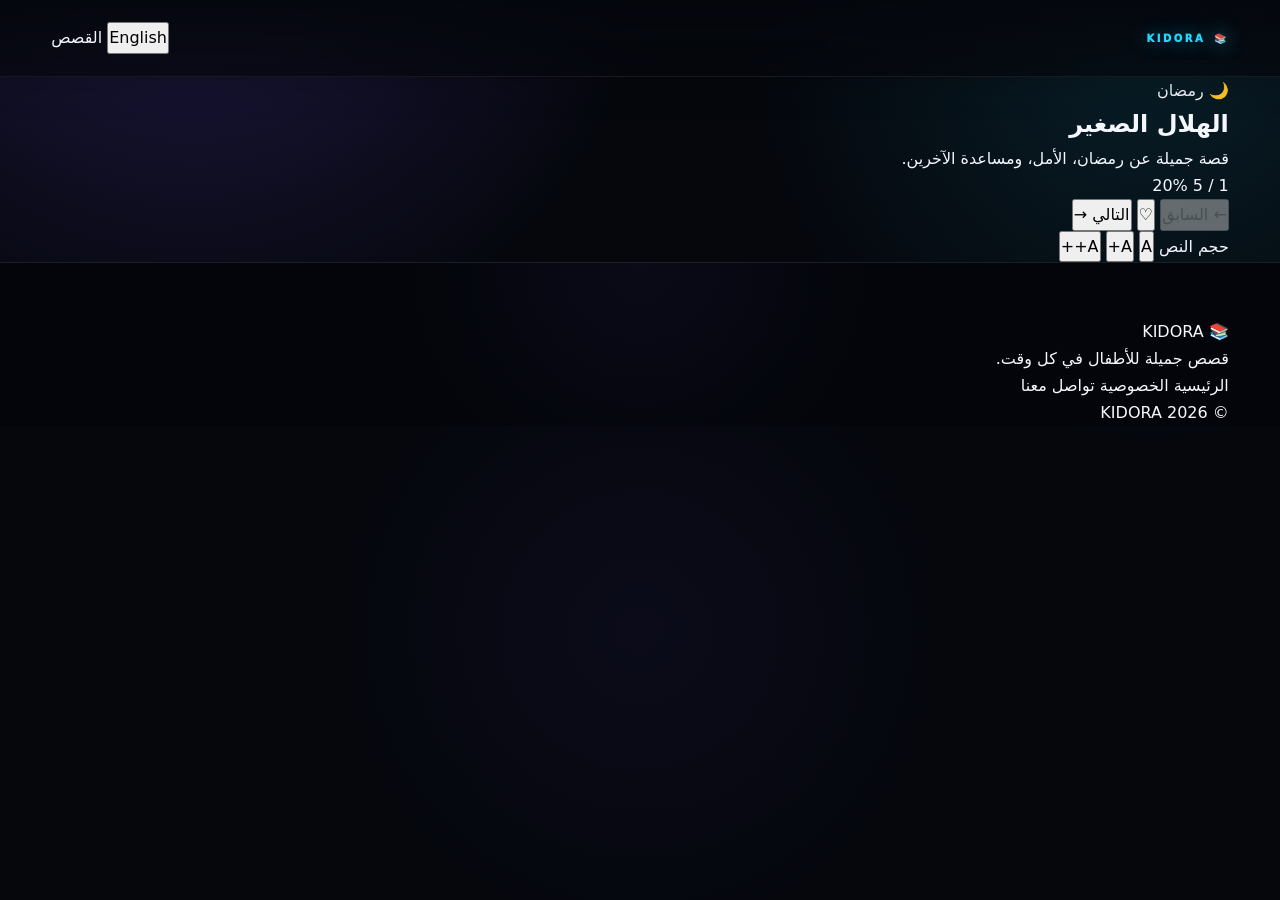
==== commit 0faf62e2: "Refactor game.html structure and update title" ====
--- a/game.html
+++ b/game.html
@@ -3,888 +3,931 @@
 <head>
   <meta charset="UTF-8">
   <meta name="viewport" content="width=device-width, initial-scale=1.0">
-  <meta name="theme-color" content="#6c5ce7">
-
-  <title>KIDORA | قراءة القصة</title>
-
-  <style>
-    :root {
-      --purple: #7657e8;
-      --purple-dark: #5b42c7;
-      --yellow: #ffd95a;
-      --cream: #fffaf0;
-      --white: #ffffff;
-      --text: #29243f;
-      --muted: #77738a;
-      --radius: 25px;
-    }
-
-    * {
-      box-sizing: border-box;
-      margin: 0;
-      padding: 0;
-    }
-
-    body {
-      min-height: 100vh;
-      background:
-        radial-gradient(circle at 10% 10%, #fff0a8, transparent 23%),
-        radial-gradient(circle at 90% 20%, #dceeff, transparent 24%),
-        linear-gradient(180deg, #fffaf0, #f5f1ff);
-
-      color: var(--text);
-
-      font-family:
-        system-ui,
-        -apple-system,
-        BlinkMacSystemFont,
-        "Segoe UI",
-        Arial,
-        sans-serif;
-    }
-
-    button {
-      font: inherit;
-      cursor: pointer;
-    }
-
-    .container {
-      width: min(850px, 92%);
-      margin: auto;
-    }
-
-    /* HEADER */
-
-    header {
-      position: sticky;
-      top: 0;
-      z-index: 20;
-
-      background: rgba(255,250,240,.9);
-      backdrop-filter: blur(15px);
-
-      border-bottom: 1px solid rgba(91,66,199,.08);
-    }
-
-    .header-inner {
-      min-height: 70px;
-
-      display: flex;
-      align-items: center;
-      justify-content: space-between;
-
-      gap: 15px;
-    }
-
-    .logo {
-      font-size: 23px;
-      font-weight: 1000;
-      color: var(--purple-dark);
-      text-decoration: none;
-    }
-
-    .back {
-      border: 0;
-      background: white;
-      color: var(--purple-dark);
-
-      padding: 9px 14px;
-
-      border-radius: 12px;
-
-      font-weight: 900;
-
-      box-shadow:
-        0 6px 18px rgba(67,54,120,.08);
-    }
-
-    /* TOP */
-
-    .story-top {
-      padding: 35px 0 20px;
-      text-align: center;
-    }
-
-    .category {
-      display: inline-block;
-
-      padding: 6px 12px;
-
-      border-radius: 999px;
-
-      background: #eeeaff;
-
-      color: var(--purple-dark);
-
-      font-size: 12px;
-      font-weight: 900;
-    }
-
-    h1 {
-      margin-top: 10px;
-
-      font-size: clamp(30px, 6vw, 48px);
-
-      line-height: 1.15;
-
-      letter-spacing: -1px;
-    }
-
-    .subtitle {
-      color: var(--muted);
-      margin-top: 7px;
-      font-size: 14px;
-    }
-
-    /* PROGRESS */
-
-    .progress-area {
-      margin: 20px 0;
-    }
-
-    .progress-info {
-      display: flex;
-      justify-content: space-between;
-
-      color: var(--muted);
-
-      font-size: 11px;
-
-      margin-bottom: 7px;
-    }
-
-    .progress {
-      height: 9px;
-
-      background: #e9e5f5;
-
-      border-radius: 999px;
-
-      overflow: hidden;
-    }
-
-    .progress-bar {
-      width: 20%;
-      height: 100%;
-
-      background:
-        linear-gradient(
-          90deg,
-          var(--purple),
-          #9a7eff
+
+  <title>KIDORA - قراءة القصة</title>
+
+  <link rel="stylesheet" href="style.css">
+</head>
+
+<body>
+
+  <!-- ============================= -->
+  <!-- Header -->
+  <!-- ============================= -->
+
+  <header class="site-header">
+
+    <div class="container header-inner">
+
+      <a href="index.html" class="logo">
+        <span class="logo-icon">📚</span>
+        <span>KIDORA</span>
+      </a>
+
+      <div class="reader-header-actions">
+
+        <button
+          id="languageToggle"
+          class="language-btn"
+          type="button"
+        >
+          English
+        </button>
+
+        <a
+          href="index.html"
+          class="back-home"
+          data-ar="القصص"
+          data-en="Stories"
+        >
+          القصص
+        </a>
+
+      </div>
+
+    </div>
+
+  </header>
+
+
+  <!-- ============================= -->
+  <!-- Reader -->
+  <!-- ============================= -->
+
+  <main class="reader-page">
+
+    <div class="container">
+
+      <!-- Story information -->
+
+      <section class="reader-intro">
+
+        <div
+          id="storyCategory"
+          class="reader-category"
+        >
+          📖
+        </div>
+
+        <h1 id="storyTitle">
+          القصة
+        </h1>
+
+        <p id="storyDescription">
+          ...
+        </p>
+
+      </section>
+
+
+      <!-- Progress -->
+
+      <section class="reader-progress">
+
+        <div class="progress-info">
+
+          <span id="pageCounter">
+            1 / 1
+          </span>
+
+          <span id="progressPercent">
+            0%
+          </span>
+
+        </div>
+
+        <div class="progress-bar">
+
+          <div
+            id="progressFill"
+            class="progress-fill"
+          ></div>
+
+        </div>
+
+      </section>
+
+
+      <!-- Story -->
+
+      <section class="story-reader-card">
+
+        <div
+          id="storyScene"
+          class="story-scene"
+        >
+          🌙
+        </div>
+
+        <div
+          id="storyText"
+          class="story-text"
+        >
+          ...
+        </div>
+
+        <div class="reader-controls">
+
+          <button
+            id="previousButton"
+            class="reader-btn secondary"
+            type="button"
+          >
+            ← السابق
+          </button>
+
+          <button
+            id="favoriteButton"
+            class="favorite-btn"
+            type="button"
+          >
+            ♡
+          </button>
+
+          <button
+            id="nextButton"
+            class="reader-btn primary"
+            type="button"
+          >
+            التالي →
+          </button>
+
+        </div>
+
+      </section>
+
+
+      <!-- Font controls -->
+
+      <section class="reader-tools">
+
+        <span
+          class="tools-title"
+          data-ar="حجم النص"
+          data-en="Text size"
+        >
+          حجم النص
+        </span>
+
+        <button
+          id="fontSmall"
+          type="button"
+        >
+          A
+        </button>
+
+        <button
+          id="fontMedium"
+          type="button"
+          class="selected"
+        >
+          A+
+        </button>
+
+        <button
+          id="fontLarge"
+          type="button"
+        >
+          A++
+        </button>
+
+      </section>
+
+
+      <!-- Finish -->
+
+      <section
+        id="storyFinished"
+        class="story-finished"
+        style="display:none;"
+      >
+
+        <div class="finish-icon">
+          🎉
+        </div>
+
+        <h2
+          data-ar="أحسنت!"
+          data-en="Well done!"
+        >
+          أحسنت!
+        </h2>
+
+        <p
+          data-ar="لقد أكملت القصة."
+          data-en="You finished the story."
+        >
+          لقد أكملت القصة.
+        </p>
+
+        <button
+          id="nextStoryButton"
+          class="reader-btn primary"
+          type="button"
+        >
+          قصة أخرى
+        </button>
+
+      </section>
+
+    </div>
+
+  </main>
+
+
+  <!-- ============================= -->
+  <!-- Footer -->
+  <!-- ============================= -->
+
+  <footer class="site-footer">
+
+    <div class="container">
+
+      <div class="footer-logo">
+        📚 KIDORA
+      </div>
+
+      <p>
+        <span
+          data-ar="قصص جميلة للأطفال في كل وقت."
+          data-en="Beautiful stories for children."
+        >
+          قصص جميلة للأطفال في كل وقت.
+        </span>
+      </p>
+
+      <div class="footer-links">
+
+        <a
+          href="index.html"
+          data-ar="الرئيسية"
+          data-en="Home"
+        >
+          الرئيسية
+        </a>
+
+        <a
+          href="privacy.html"
+          data-ar="الخصوصية"
+          data-en="Privacy"
+        >
+          الخصوصية
+        </a>
+
+        <a
+          href="contact.html"
+          data-ar="تواصل معنا"
+          data-en="Contact"
+        >
+          تواصل معنا
+        </a>
+
+      </div>
+
+      <p class="copyright">
+        © <span data-year></span> KIDORA
+      </p>
+
+    </div>
+
+  </footer>
+
+
+  <!-- Story database -->
+  <script src="games.js"></script>
+
+  <!-- Main application -->
+  <script src="app.js"></script>
+
+
+  <!-- Reader system -->
+  <script>
+
+    document.addEventListener("DOMContentLoaded", () => {
+
+      // =====================================
+      // Get story
+      // =====================================
+
+      const params = new URLSearchParams(
+        window.location.search
+      );
+
+      let storyId =
+        params.get("story");
+
+      if (!storyId) {
+        storyId =
+          localStorage.getItem("kidora_last_story");
+      }
+
+      if (!storyId) {
+        storyId = STORIES[0].id;
+      }
+
+      let story =
+        STORIES.find(item => item.id === storyId);
+
+      if (!story) {
+        story = STORIES[0];
+        storyId = story.id;
+      }
+
+
+      // =====================================
+      // Language
+      // =====================================
+
+      let language =
+        localStorage.getItem("kidora_lang") || "ar";
+
+
+      // =====================================
+      // Current page
+      // =====================================
+
+      let currentPage =
+        parseInt(
+          localStorage.getItem(
+            `kidora_page_${story.id}`
+          ) || "0"
         );
 
-      border-radius: inherit;
-
-      transition: width .35s ease;
-    }
-
-    /* SCENE */
-
-    .scene {
-      min-height: 310px;
-
-      border-radius: 30px;
-
-      display: grid;
-      place-items: center;
-
-      position: relative;
-
-      overflow: hidden;
-
-      box-shadow:
-        0 18px 50px rgba(67,54,120,.12);
-
-      background:
-        linear-gradient(
-          135deg,
-          #e9ddff,
-          #dff4ff
+      if (
+        isNaN(currentPage) ||
+        currentPage < 0 ||
+        currentPage >= story.pages.length
+      ) {
+        currentPage = 0;
+      }
+
+
+      // =====================================
+      // Elements
+      // =====================================
+
+      const title =
+        document.getElementById("storyTitle");
+
+      const description =
+        document.getElementById("storyDescription");
+
+      const category =
+        document.getElementById("storyCategory");
+
+      const scene =
+        document.getElementById("storyScene");
+
+      const text =
+        document.getElementById("storyText");
+
+      const previous =
+        document.getElementById("previousButton");
+
+      const next =
+        document.getElementById("nextButton");
+
+      const pageCounter =
+        document.getElementById("pageCounter");
+
+      const progressPercent =
+        document.getElementById("progressPercent");
+
+      const progressFill =
+        document.getElementById("progressFill");
+
+      const favorite =
+        document.getElementById("favoriteButton");
+
+      const finished =
+        document.getElementById("storyFinished");
+
+      const nextStory =
+        document.getElementById("nextStoryButton");
+
+
+      // =====================================
+      // Categories
+      // =====================================
+
+      const categories = {
+
+        ar: {
+          ramadan: "رمضان",
+          bedtime: "قبل النوم",
+          animals: "الحيوانات",
+          adventures: "مغامرات",
+          world: "حول العالم",
+          learning: "تعلم"
+        },
+
+        en: {
+          ramadan: "Ramadan",
+          bedtime: "Bedtime",
+          animals: "Animals",
+          adventures: "Adventures",
+          world: "Around the World",
+          learning: "Learning"
+        }
+
+      };
+
+
+      // =====================================
+      // Update language
+      // =====================================
+
+      function updateLanguage() {
+
+        document.documentElement.lang =
+          language;
+
+        document.documentElement.dir =
+          language === "ar"
+            ? "rtl"
+            : "ltr";
+
+        title.textContent =
+          story.title[language];
+
+        description.textContent =
+          story.description[language];
+
+        category.textContent =
+          `${story.icon} ${
+            categories[language][story.cat]
+          }`;
+
+        document
+          .querySelectorAll(
+            "[data-ar][data-en]"
+          )
+          .forEach(element => {
+
+            element.textContent =
+              language === "ar"
+                ? element.dataset.ar
+                : element.dataset.en;
+
+          });
+
+        const languageButton =
+          document.getElementById(
+            "languageToggle"
+          );
+
+        if (languageButton) {
+
+          languageButton.textContent =
+            language === "ar"
+              ? "English"
+              : "العربية";
+
+        }
+
+        updateReader();
+      }
+
+
+      // =====================================
+      // Render page
+      // =====================================
+
+      function updateReader() {
+
+        const page =
+          story.pages[currentPage];
+
+        if (!page) return;
+
+        scene.textContent =
+          page[0];
+
+        text.textContent =
+          language === "ar"
+            ? page[1]
+            : page[2];
+
+
+        // Page counter
+
+        pageCounter.textContent =
+          `${currentPage + 1} / ${story.pages.length}`;
+
+
+        // Progress
+
+        const percent =
+          Math.round(
+            ((currentPage + 1) /
+              story.pages.length) * 100
+          );
+
+        progressPercent.textContent =
+          `${percent}%`;
+
+        progressFill.style.width =
+          `${percent}%`;
+
+
+        // Previous
+
+        previous.disabled =
+          currentPage === 0;
+
+
+        // Next text
+
+        if (
+          currentPage ===
+          story.pages.length - 1
+        ) {
+
+          next.textContent =
+            language === "ar"
+              ? "إنهاء القصة"
+              : "Finish Story";
+
+        } else {
+
+          next.textContent =
+            language === "ar"
+              ? "التالي →"
+              : "Next →";
+
+        }
+
+
+        // Save progress
+
+        localStorage.setItem(
+          "kidora_last_story",
+          story.id
         );
-    }
-
-    .scene-emoji {
-      font-size: 125px;
-
-      animation:
-        floating 3s ease-in-out infinite;
-    }
-
-    @keyframes floating {
-      50% {
-        transform: translateY(-10px);
+
+        localStorage.setItem(
+          `kidora_page_${story.id}`,
+          currentPage
+        );
+
+        localStorage.setItem(
+          "kidora_last_page",
+          currentPage
+        );
+
+        updateFavorite();
+
       }
-    }
-
-    .star {
-      position: absolute;
-      font-size: 22px;
-      animation: twinkle 2s infinite;
-    }
-
-    .s1 {
-      top: 35px;
-      left: 13%;
-    }
-
-    .s2 {
-      top: 70px;
-      right: 15%;
-      animation-delay: .5s;
-    }
-
-    .s3 {
-      bottom: 45px;
-      left: 23%;
-      animation-delay: 1s;
-    }
-
-    .s4 {
-      bottom: 65px;
-      right: 25%;
-      animation-delay: 1.5s;
-    }
-
-    @keyframes twinkle {
-      50% {
-        opacity: .35;
-        transform: scale(.8);
+
+
+      // =====================================
+      // Next
+      // =====================================
+
+      next.addEventListener(
+        "click",
+        () => {
+
+          if (
+            currentPage <
+            story.pages.length - 1
+          ) {
+
+            currentPage++;
+
+            updateReader();
+
+            window.scrollTo({
+              top: 0,
+              behavior: "smooth"
+            });
+
+          } else {
+
+            finished.style.display =
+              "block";
+
+            finished.scrollIntoView({
+              behavior: "smooth"
+            });
+
+            localStorage.setItem(
+              `kidora_completed_${story.id}`,
+              "true"
+            );
+
+          }
+
+        }
+      );
+
+
+      // =====================================
+      // Previous
+      // =====================================
+
+      previous.addEventListener(
+        "click",
+        () => {
+
+          if (currentPage > 0) {
+
+            currentPage--;
+
+            updateReader();
+
+            window.scrollTo({
+              top: 0,
+              behavior: "smooth"
+            });
+
+          }
+
+        }
+      );
+
+
+      // =====================================
+      // Favorite
+      // =====================================
+
+      function getFavorites() {
+
+        try {
+
+          return JSON.parse(
+            localStorage.getItem(
+              "kidora_favorites"
+            ) || "[]"
+          );
+
+        } catch {
+
+          return [];
+
+        }
+
       }
-    }
-
-    /* STORY */
-
-    .story-card {
-      background: white;
-
-      margin-top: 20px;
-
-      border-radius: 28px;
-
-      padding: 28px;
-
-      box-shadow:
-        0 15px 45px rgba(67,54,120,.1);
-    }
-
-    .story-text {
-      font-size: 21px;
-
-      line-height: 2;
-
-      min-height: 150px;
-
-      text-align: right;
-    }
-
-    .story-text strong {
-      color: var(--purple);
-    }
-
-    /* CHOICES */
-
-    .choices {
-      display: grid;
-
-      grid-template-columns: 1fr 1fr;
-
-      gap: 12px;
-
-      margin-top: 25px;
-    }
-
-    .choice {
-      border: 2px solid #e8e3f5;
-
-      background: #faf9ff;
-
-      color: var(--text);
-
-      padding: 14px;
-
-      border-radius: 15px;
-
-      font-weight: 900;
-
-      transition: .2s ease;
-    }
-
-    .choice:hover {
-      border-color: var(--purple);
-
-      background: #f2efff;
-
-      transform: translateY(-2px);
-    }
-
-    /* CONTROLS */
-
-    .controls {
-      display: flex;
-
-      justify-content: space-between;
-
-      gap: 12px;
-
-      margin: 20px 0 50px;
-    }
-
-    .control {
-      border: 0;
-
-      border-radius: 14px;
-
-      padding: 13px 22px;
-
-      font-weight: 950;
-    }
-
-    .previous {
-      background: white;
-
-      color: var(--purple-dark);
-
-      box-shadow:
-        0 7px 20px rgba(67,54,120,.08);
-    }
-
-    .next {
-      background:
-        linear-gradient(
-          135deg,
-          var(--purple),
-          var(--purple-dark)
+
+
+      function updateFavorite() {
+
+        const favorites =
+          getFavorites();
+
+        const isFavorite =
+          favorites.includes(story.id);
+
+        favorite.textContent =
+          isFavorite ? "♥" : "♡";
+
+        favorite.classList.toggle(
+          "active",
+          isFavorite
         );
 
-      color: white;
-
-      box-shadow:
-        0 10px 25px rgba(108,92,231,.25);
-    }
-
-    .next:disabled,
-    .previous:disabled {
-      opacity: .45;
-      cursor: not-allowed;
-    }
-
-    /* FOOTER */
-
-    footer {
-      background: #292348;
-
-      color: white;
-
-      padding: 25px 0;
-
-      text-align: center;
-
-      font-size: 12px;
-    }
-
-    footer span {
-      color: #bdb7d7;
-    }
-
-    /* MOBILE */
-
-    @media(max-width:600px) {
-
-      .story-card {
-        padding: 20px;
+        favorite.title =
+          language === "ar"
+            ? (
+              isFavorite
+                ? "إزالة من المفضلة"
+                : "إضافة للمفضلة"
+            )
+            : (
+              isFavorite
+                ? "Remove from favorites"
+                : "Add to favorites"
+            );
       }
 
-      .scene {
-        min-height: 230px;
+
+      favorite.addEventListener(
+        "click",
+        () => {
+
+          let favorites =
+            getFavorites();
+
+          if (
+            favorites.includes(story.id)
+          ) {
+
+            favorites =
+              favorites.filter(
+                id => id !== story.id
+              );
+
+          } else {
+
+            favorites.push(story.id);
+
+          }
+
+          localStorage.setItem(
+            "kidora_favorites",
+            JSON.stringify(favorites)
+          );
+
+          updateFavorite();
+
+        }
+      );
+
+
+      // =====================================
+      // Font size
+      // =====================================
+
+      const small =
+        document.getElementById("fontSmall");
+
+      const medium =
+        document.getElementById("fontMedium");
+
+      const large =
+        document.getElementById("fontLarge");
+
+
+      function setFontSize(size) {
+
+        text.classList.remove(
+          "font-small",
+          "font-medium",
+          "font-large"
+        );
+
+        text.classList.add(
+          `font-${size}`
+        );
+
+        localStorage.setItem(
+          "kidora_font_size",
+          size
+        );
+
+        [small, medium, large]
+          .forEach(button => {
+            button.classList.remove(
+              "selected"
+            );
+          });
+
+        if (size === "small") {
+          small.classList.add("selected");
+        }
+
+        if (size === "medium") {
+          medium.classList.add("selected");
+        }
+
+        if (size === "large") {
+          large.classList.add("selected");
+        }
+
       }
 
-      .scene-emoji {
-        font-size: 90px;
+
+      small.addEventListener(
+        "click",
+        () => setFontSize("small")
+      );
+
+      medium.addEventListener(
+        "click",
+        () => setFontSize("medium")
+      );
+
+      large.addEventListener(
+        "click",
+        () => setFontSize("large")
+      );
+
+
+      // =====================================
+      // Next story
+      // =====================================
+
+      nextStory.addEventListener(
+        "click",
+        () => {
+
+          const currentIndex =
+            STORIES.findIndex(
+              item => item.id === story.id
+            );
+
+          const nextIndex =
+            (currentIndex + 1) %
+            STORIES.length;
+
+          const newStory =
+            STORIES[nextIndex];
+
+          localStorage.setItem(
+            "kidora_last_story",
+            newStory.id
+          );
+
+          localStorage.setItem(
+            `kidora_page_${newStory.id}`,
+            "0"
+          );
+
+          window.location.href =
+            `game.html?story=${encodeURIComponent(
+              newStory.id
+            )}`;
+
+        }
+      );
+
+
+      // =====================================
+      // Language button
+      // =====================================
+
+      const languageToggle =
+        document.getElementById(
+          "languageToggle"
+        );
+
+      if (languageToggle) {
+
+        languageToggle.addEventListener(
+          "click",
+          () => {
+
+            language =
+              language === "ar"
+                ? "en"
+                : "ar";
+
+            localStorage.setItem(
+              "kidora_lang",
+              language
+            );
+
+            updateLanguage();
+
+          }
+        );
+
       }
 
-      .story-text {
-        font-size: 18px;
-        line-height: 1.9;
-      }
-
-      .choices {
-        grid-template-columns: 1fr;
-      }
-
-      .controls {
-        position: sticky;
-        bottom: 10px;
-
-        background: rgba(255,250,240,.92);
-
-        backdrop-filter: blur(10px);
-
-        padding: 8px;
-
-        border-radius: 16px;
-      }
-
-      .control {
-        width: 50%;
-      }
-
-    }
-
-  </style>
-</head>
-
-<body>
-
-<header>
-
-  <div class="container header-inner">
-
-    <a
-      href="index.html"
-      class="logo"
-    >
-      📖 KIDORA
-    </a>
-
-    <button
-      class="back"
-      onclick="goHome()"
-    >
-      ← العودة للقصص
-    </button>
-
-  </div>
-
-</header>
-
-
-<main>
-
-  <div class="container">
-
-    <!-- TITLE -->
-
-    <section class="story-top">
-
-      <span class="category" id="category">
-        🌙 رمضان
-      </span>
-
-      <h1 id="storyTitle">
-        الهلال الصغير
-      </h1>
-
-      <p
-        class="subtitle"
-        id="subtitle"
-      >
-        قصة قصيرة للأطفال
-      </p>
-
-    </section>
-
-
-    <!-- PROGRESS -->
-
-    <div class="progress-area">
-
-      <div class="progress-info">
-
-        <span id="pageNumber">
-          الصفحة 1 من 5
-        </span>
-
-        <span id="languageLabel">
-          العربية
-        </span>
-
-      </div>
-
-      <div class="progress">
-
-        <div
-          class="progress-bar"
-          id="progressBar"
-        ></div>
-
-      </div>
-
-    </div>
-
-
-    <!-- SCENE -->
-
-    <section
-      class="scene"
-      id="scene"
-    >
-
-      <span class="star s1">✨</span>
-      <span class="star s2">⭐</span>
-      <span class="star s3">✨</span>
-      <span class="star s4">⭐</span>
-
-      <div
-        class="scene-emoji"
-        id="sceneEmoji"
-      >
-        🌙
-      </div>
-
-    </section>
-
-
-    <!-- STORY -->
-
-    <section class="story-card">
-
-      <div
-        class="story-text"
-        id="storyText"
-      ></div>
-
-
-      <div
-        class="choices"
-        id="choices"
-      ></div>
-
-    </section>
-
-
-    <!-- CONTROLS -->
-
-    <div class="controls">
-
-      <button
-        class="control previous"
-        id="previousBtn"
-        onclick="previousPage()"
-      >
-        ← السابق
-      </button>
-
-      <button
-        class="control next"
-        id="nextBtn"
-        onclick="nextPage()"
-      >
-        التالي →
-      </button>
-
-    </div>
-
-  </div>
-
-</main>
-
-
-<footer>
-
-  <div class="container">
-
-    KIDORA 📖
-
-    <br>
-
-    <span>
-      عالم القصص الممتعة للأطفال
-    </span>
-
-  </div>
-
-</footer>
-
-
-<script>
-
-  /*
-  ==========================================
-  قصة: الهلال الصغير
-  ==========================================
-  */
-
-  const story = [
-
-    {
-      emoji: "🌙",
-
-      text:
-        "كان آدم يقف بجانب نافذة البيت وينظر إلى السماء. كان ينتظر شيئًا مهمًا جدًا... <strong>هلال رمضان.</strong>",
-
-      choices: []
-    },
-
-
-    {
-      emoji: "👦",
-
-      text:
-        "قال آدم لأمه: <strong>هل ظهر الهلال؟</strong><br><br>ابتسمت أمه وقالت: \"انظر جيدًا، ربما تراه قبل الجميع!\"",
-
-      choices: []
-    },
-
-
-    {
-      emoji: "🔭",
-
-      text:
-        "أخذ آدم منظاره الصغير وصعد إلى مكان مرتفع. نظر إلى السماء مرة... ثم مرة أخرى... وفجأة رأى شيئًا لامعًا.",
-
-      choices: []
-    },
-
-
-    {
-      emoji: "🌙✨",
-
-      text:
-        "<strong>لقد وجدته!</strong><br><br>كان الهلال الصغير يلمع في السماء. ركض آدم إلى أمه وهو يضحك من شدة الفرح.",
-
-      choices: [
-        {
-          text: "🎉 أخبر الجميع",
-          action: "celebrate"
-        },
-        {
-          text: "🤫 احتفظ بالسر",
-          action: "secret"
-        }
-      ]
-    },
-
-
-    {
-      emoji: "❤️",
-
-      text:
-        "أخبر آدم عائلته، ثم قال: <strong>\"أجمل شيء في رمضان أن نفرح معًا ونساعد بعضنا.\"</strong><br><br>ومنذ ذلك اليوم أصبح آدم ينتظر رمضان ليس فقط لرؤية الهلال، بل ليفعل الخير أيضًا.",
-
-      choices: []
-    }
-
-  ];
-
-
-  let currentPage = 0;
-
-
-  /*
-  ==========================================
-  عناصر الصفحة
-  ==========================================
-  */
-
-  const storyText =
-    document.getElementById("storyText");
-
-  const sceneEmoji =
-    document.getElementById("sceneEmoji");
-
-  const progressBar =
-    document.getElementById("progressBar");
-
-  const pageNumber =
-    document.getElementById("pageNumber");
-
-  const previousBtn =
-    document.getElementById("previousBtn");
-
-  const nextBtn =
-    document.getElementById("nextBtn");
-
-  const choices =
-    document.getElementById("choices");
-
-
-  /*
-  ==========================================
-  عرض الصفحة
-  ==========================================
-  */
-
-  function renderPage() {
-
-    const page =
-      story[currentPage];
-
-    storyText.innerHTML =
-      page.text;
-
-    sceneEmoji.textContent =
-      page.emoji;
-
-    pageNumber.textContent =
-      "الصفحة " +
-      (currentPage + 1) +
-      " من " +
-      story.length;
-
-
-    const percentage =
-      ((currentPage + 1) / story.length) * 100;
-
-    progressBar.style.width =
-      percentage + "%";
-
-
-    previousBtn.disabled =
-      currentPage === 0;
-
-
-    if (
-      currentPage === story.length - 1
-    ) {
-
-      nextBtn.textContent =
-        "↻ قراءة من البداية";
-
-    } else {
-
-      nextBtn.textContent =
-        "التالي →";
-
-    }
-
-
-    choices.innerHTML = "";
-
-
-    if (
-      page.choices &&
-      page.choices.length
-    ) {
-
-      page.choices.forEach(choice => {
-
-        const button =
-          document.createElement("button");
-
-        button.className =
-          "choice";
-
-        button.textContent =
-          choice.text;
-
-        button.onclick =
-          () => choose(choice.action);
-
-        choices.appendChild(button);
-
-      });
-
-    }
-
-  }
-
-
-  /*
-  ==========================================
-  التالي
-  ==========================================
-  */
-
-  function nextPage() {
-
-    if (
-      currentPage >= story.length - 1
-    ) {
-
-      currentPage = 0;
-
-    } else {
-
-      currentPage++;
-
-    }
-
-    renderPage();
-
-    window.scrollTo({
-      top: 0,
-      behavior: "smooth"
+
+      // =====================================
+      // Keyboard navigation
+      // =====================================
+
+      document.addEventListener(
+        "keydown",
+        event => {
+
+          if (event.key === "ArrowRight") {
+
+            if (language === "ar") {
+              previous.click();
+            } else {
+              next.click();
+            }
+
+          }
+
+          if (event.key === "ArrowLeft") {
+
+            if (language === "ar") {
+              next.click();
+            } else {
+              previous.click();
+            }
+
+          }
+
+        }
+      );
+
+
+      // =====================================
+      // Initial font
+      // =====================================
+
+      const savedFont =
+        localStorage.getItem(
+          "kidora_font_size"
+        ) || "medium";
+
+      setFontSize(savedFont);
+
+
+      // =====================================
+      // Start
+      // =====================================
+
+      updateLanguage();
+
     });
 
-  }
-
-
-  /*
-  ==========================================
-  السابق
-  ==========================================
-  */
-
-  function previousPage() {
-
-    if (currentPage > 0) {
-
-      currentPage--;
-
-      renderPage();
-
-      window.scrollTo({
-        top: 0,
-        behavior: "smooth"
-      });
-
-    }
-
-  }
-
-
-  /*
-  ==========================================
-  الاختيارات
-  ==========================================
-  */
-
-  function choose(action) {
-
-    if (action === "celebrate") {
-
-      alert(
-        "🎉 أحسنت!\nآدم شارك فرحته مع عائلته."
-      );
-
-    }
-
-
-    if (action === "secret") {
-
-      alert(
-        "😊 اختيار جميل، لكن مشاركة الفرح مع من نحب أجمل."
-      );
-
-    }
-
-  }
-
-
-  /*
-  ==========================================
-  العودة
-  ==========================================
-  */
-
-  function goHome() {
-
-    window.location.href =
-      "index.html";
-
-  }
-
-
-  /*
-  ==========================================
-  البداية
-  ==========================================
-  */
-
-  renderPage();
-
-</script>
+  </script>
 
 </body>
 </html>
--- a/style.css
+++ b/style.css
@@ -0,0 +1,1810 @@
+:root {
+  --bg: #05070d;
+  --bg-soft: #090e18;
+  --card: rgba(14, 20, 34, .82);
+  --card-hover: rgba(22, 31, 51, .92);
+  --border: rgba(151, 170, 205, .16);
+
+  --text: #f5f7ff;
+  --muted: #9aa7bb;
+
+  --primary: #7658ff;
+  --primary-2: #4e35d8;
+  --cyan: #20d9ff;
+
+  --success: #35df9a;
+  --danger: #ff5574;
+
+  --radius: 18px;
+  --container: 1200px;
+
+  --shadow: 0 25px 80px rgba(0, 0, 0, .42);
+}
+
+/* RESET */
+
+* {
+  box-sizing: border-box;
+  margin: 0;
+  padding: 0;
+}
+
+html {
+  scroll-behavior: smooth;
+  background: var(--bg);
+}
+
+body {
+  min-height: 100vh;
+
+  color: var(--text);
+
+  font-family:
+    system-ui,
+    -apple-system,
+    BlinkMacSystemFont,
+    "Segoe UI",
+    Arial,
+    sans-serif;
+
+  line-height: 1.7;
+
+  overflow-x: hidden;
+
+  background:
+    radial-gradient(
+      circle at 15% -10%,
+      rgba(118, 88, 255, .22),
+      transparent 32%
+    ),
+    radial-gradient(
+      circle at 90% 5%,
+      rgba(32, 217, 255, .11),
+      transparent 28%
+    ),
+    radial-gradient(
+      circle at 50% 70%,
+      rgba(118, 88, 255, .05),
+      transparent 35%
+    ),
+    #05070d;
+}
+
+/* CINEMATIC LIGHT */
+
+body::before {
+  content: "";
+
+  position: fixed;
+
+  inset: 0;
+
+  pointer-events: none;
+
+  z-index: -2;
+
+  background:
+    linear-gradient(
+      115deg,
+      transparent 0%,
+      rgba(118, 88, 255, .035) 45%,
+      transparent 70%
+    );
+
+  animation: atmosphere 12s ease-in-out infinite alternate;
+}
+
+body::after {
+  content: "";
+
+  position: fixed;
+
+  inset: 0;
+
+  pointer-events: none;
+
+  z-index: -1;
+
+  opacity: .12;
+
+  background-image:
+    radial-gradient(
+      rgba(255,255,255,.7) 1px,
+      transparent 1px
+    );
+
+  background-size: 80px 80px;
+
+  mask-image: linear-gradient(
+    to bottom,
+    black,
+    transparent 85%
+  );
+}
+
+@keyframes atmosphere {
+  from {
+    transform: translate3d(-2%, -1%, 0) scale(1);
+  }
+
+  to {
+    transform: translate3d(2%, 1%, 0) scale(1.04);
+  }
+}
+
+a {
+  color: inherit;
+  text-decoration: none;
+}
+
+button,
+input {
+  font: inherit;
+}
+
+button {
+  cursor: pointer;
+}
+
+/* CONTAINER */
+
+.container {
+  width: min(92%, var(--container));
+  margin-inline: auto;
+}
+
+/* HEADER */
+
+.site-header {
+  position: sticky;
+  top: 0;
+  z-index: 100;
+
+  background:
+    linear-gradient(
+      180deg,
+      rgba(5, 7, 13, .94),
+      rgba(5, 7, 13, .72)
+    );
+
+  backdrop-filter: blur(20px);
+  -webkit-backdrop-filter: blur(20px);
+
+  border-bottom: 1px solid rgba(255,255,255,.07);
+
+  box-shadow:
+    0 8px 35px rgba(0,0,0,.18);
+}
+
+.header-inner {
+  min-height: 76px;
+
+  display: flex;
+  align-items: center;
+  justify-content: space-between;
+
+  gap: 24px;
+}
+
+.logo {
+  display: inline-flex;
+  align-items: center;
+  gap: 9px;
+
+  font-size: 21px;
+  font-weight: 950;
+
+  letter-spacing: -1px;
+
+  transition: .25s ease;
+}
+
+.logo:hover {
+  transform: translateY(-1px);
+}
+
+.logo span {
+  color: var(--cyan);
+
+  font-size: 10px;
+
+  letter-spacing: 2.5px;
+
+  text-shadow:
+    0 0 18px rgba(32,217,255,.55);
+}
+
+.main-nav {
+  display: flex;
+  align-items: center;
+  gap: 27px;
+}
+
+.main-nav a {
+  position: relative;
+
+  color: var(--muted);
+
+  font-size: 14px;
+  font-weight: 700;
+
+  transition: .25s ease;
+}
+
+.main-nav a::after {
+  content: "";
+
+  position: absolute;
+
+  left: 0;
+  right: 0;
+  bottom: -8px;
+
+  height: 2px;
+
+  border-radius: 20px;
+
+  background:
+    linear-gradient(
+      90deg,
+      var(--primary),
+      var(--cyan)
+    );
+
+  transform: scaleX(0);
+
+  transform-origin: center;
+
+  transition: .25s ease;
+}
+
+.main-nav a:hover {
+  color: var(--text);
+}
+
+.main-nav a:hover::after {
+  transform: scaleX(1);
+}
+
+.header-actions {
+  display: flex;
+  align-items: center;
+  gap: 10px;
+}
+
+.icon-button,
+.login-button {
+  border: 1px solid var(--border);
+
+  background:
+    rgba(15, 23, 39, .75);
+
+  color: var(--text);
+
+  border-radius: 12px;
+
+  padding: 10px 14px;
+
+  transition: .25s ease;
+}
+
+.icon-button:hover,
+.login-button:hover {
+  background: var(--card-hover);
+
+  border-color: rgba(118,88,255,.45);
+
+  box-shadow:
+    0 0 25px rgba(118,88,255,.12);
+
+  transform: translateY(-1px);
+}
+
+.login-button {
+  font-size: 13px;
+  font-weight: 800;
+}
+
+/* HERO */
+
+.hero {
+  min-height: 650px;
+
+  position: relative;
+
+  display: flex;
+  align-items: center;
+
+  padding: 90px 0 70px;
+
+  overflow: hidden;
+}
+
+/* cinematic glow */
+
+.hero::before {
+  content: "";
+
+  position: absolute;
+
+  width: 600px;
+  height: 600px;
+
+  right: -220px;
+  top: -160px;
+
+  border-radius: 50%;
+
+  background:
+    radial-gradient(
+      circle,
+      rgba(118,88,255,.17),
+      transparent 68%
+    );
+
+  filter: blur(15px);
+
+  pointer-events: none;
+
+  animation:
+    heroGlow 8s ease-in-out infinite alternate;
+}
+
+@keyframes heroGlow {
+  from {
+    transform: translate(0, 0);
+  }
+
+  to {
+    transform: translate(-35px, 25px);
+  }
+}
+
+.hero-content {
+  display: grid;
+
+  grid-template-columns: 1.05fr .95fr;
+
+  align-items: center;
+
+  gap: 70px;
+
+  position: relative;
+
+  z-index: 2;
+}
+
+.hero-badge {
+  display: inline-flex;
+
+  padding: 8px 14px;
+
+  background:
+    linear-gradient(
+      135deg,
+      rgba(118,88,255,.16),
+      rgba(32,217,255,.07)
+    );
+
+  border: 1px solid rgba(118,88,255,.35);
+
+  color: #c1b7ff;
+
+  border-radius: 999px;
+
+  font-size: 12px;
+
+  font-weight: 850;
+
+  margin-bottom: 22px;
+
+  box-shadow:
+    0 0 30px rgba(118,88,255,.09);
+}
+
+.hero h1 {
+  font-size: clamp(44px, 6vw, 78px);
+
+  line-height: 1.03;
+
+  letter-spacing: -4px;
+
+  max-width: 720px;
+
+  text-shadow:
+    0 15px 45px rgba(0,0,0,.35);
+}
+
+.hero h1 span {
+  display: inline;
+
+  background:
+    linear-gradient(
+      90deg,
+      #8b72ff 0%,
+      #20d9ff 55%,
+      #8b72ff 100%
+    );
+
+  background-size: 200% auto;
+
+  -webkit-background-clip: text;
+  background-clip: text;
+
+  color: transparent;
+
+  animation:
+    titleGradient 5s linear infinite;
+}
+
+@keyframes titleGradient {
+  to {
+    background-position: 200% center;
+  }
+}
+
+.hero p {
+  max-width: 630px;
+
+  margin-top: 23px;
+
+  color: var(--muted);
+
+  font-size: 18px;
+}
+
+.hero-buttons {
+  display: flex;
+  flex-wrap: wrap;
+
+  gap: 12px;
+
+  margin-top: 32px;
+}
+
+.primary-button,
+.secondary-button {
+  display: inline-flex;
+
+  align-items: center;
+  justify-content: center;
+
+  min-height: 50px;
+
+  padding: 0 22px;
+
+  border-radius: 13px;
+
+  font-weight: 900;
+
+  transition: .25s ease;
+}
+
+.primary-button {
+  position: relative;
+
+  overflow: hidden;
+
+  background:
+    linear-gradient(
+      135deg,
+      var(--primary),
+      var(--primary-2)
+    );
+
+  box-shadow:
+    0 14px 45px rgba(118,88,255,.25);
+
+  border: 1px solid rgba(255,255,255,.12);
+}
+
+.primary-button::before {
+  content: "";
+
+  position: absolute;
+
+  top: 0;
+  bottom: 0;
+
+  width: 45%;
+
+  left: -70%;
+
+  background:
+    linear-gradient(
+      90deg,
+      transparent,
+      rgba(255,255,255,.22),
+      transparent
+    );
+
+  transform: skewX(-20deg);
+
+  transition: .55s ease;
+}
+
+.primary-button:hover::before {
+  left: 125%;
+}
+
+.primary-button:hover {
+  transform: translateY(-3px);
+
+  box-shadow:
+    0 18px 55px rgba(118,88,255,.4);
+}
+
+.secondary-button {
+  background:
+    rgba(16,24,39,.72);
+
+  border: 1px solid var(--border);
+}
+
+.secondary-button:hover {
+  background: var(--card-hover);
+
+  border-color: rgba(32,217,255,.28);
+
+  transform: translateY(-2px);
+}
+
+/* HERO VISUAL */
+
+.hero-visual {
+  min-height: 440px;
+
+  position: relative;
+
+  display: flex;
+  align-items: center;
+  justify-content: center;
+}
+
+.hero-visual::before {
+  content: "";
+
+  position: absolute;
+
+  width: 330px;
+  height: 330px;
+
+  border-radius: 50%;
+
+  background:
+    radial-gradient(
+      circle,
+      rgba(118,88,255,.22),
+      transparent 68%
+    );
+
+  filter: blur(10px);
+
+  animation:
+    visualPulse 5s ease-in-out infinite alternate;
+}
+
+@keyframes visualPulse {
+  from {
+    transform: scale(.9);
+    opacity: .65;
+  }
+
+  to {
+    transform: scale(1.08);
+    opacity: 1;
+  }
+}
+
+.hero-card {
+  width: min(410px, 82%);
+
+  position: relative;
+
+  z-index: 2;
+
+  background:
+    linear-gradient(
+      145deg,
+      rgba(25,35,57,.95),
+      rgba(7,12,22,.96)
+    );
+
+  border: 1px solid rgba(150,170,210,.2);
+
+  border-radius: 28px;
+
+  overflow: hidden;
+
+  box-shadow:
+    0 35px 100px rgba(0,0,0,.55),
+    0 0 60px rgba(118,88,255,.12);
+
+  transform:
+    perspective(900px)
+    rotateY(-4deg)
+    rotateX(2deg)
+    rotate(2deg);
+
+  transition: .5s ease;
+
+  animation:
+    heroFloat 6s ease-in-out infinite;
+}
+
+.hero-card:hover {
+  transform:
+    perspective(900px)
+    rotateY(0)
+    rotateX(0)
+    rotate(0)
+    translateY(-7px);
+}
+
+@keyframes heroFloat {
+  0%, 100% {
+    translate: 0 0;
+  }
+
+  50% {
+    translate: 0 -10px;
+  }
+}
+
+.hero-card-image {
+  height: 270px;
+
+  position: relative;
+
+  display: flex;
+  align-items: center;
+  justify-content: center;
+
+  font-size: 100px;
+
+  overflow: hidden;
+
+  background:
+    radial-gradient(
+      circle at 50% 50%,
+      rgba(118,88,255,.42),
+      transparent 35%
+    ),
+    radial-gradient(
+      circle at 70% 20%,
+      rgba(32,217,255,.15),
+      transparent 35%
+    ),
+    linear-gradient(
+      145deg,
+      #131d32,
+      #060a13
+    );
+}
+
+.hero-card-image::before {
+  content: "";
+
+  position: absolute;
+
+  inset: 0;
+
+  background:
+    linear-gradient(
+      110deg,
+      transparent 20%,
+      rgba(255,255,255,.06) 50%,
+      transparent 80%
+    );
+
+  transform: translateX(-100%);
+
+  animation:
+    shine 5s ease-in-out infinite;
+}
+
+@keyframes shine {
+  0%, 55% {
+    transform: translateX(-100%);
+  }
+
+  75%, 100% {
+    transform: translateX(100%);
+  }
+}
+
+.hero-card-info {
+  padding: 20px;
+
+  display: flex;
+  justify-content: space-between;
+  align-items: center;
+
+  background:
+    rgba(5,8,15,.42);
+}
+
+.hero-card-info strong {
+  font-size: 18px;
+}
+
+.hero-card-info span {
+  color: var(--success);
+
+  font-size: 12px;
+
+  font-weight: 900;
+}
+
+/* FLOATING CARDS */
+
+.floating-card {
+  position: absolute;
+
+  z-index: 4;
+
+  padding: 13px 17px;
+
+  background:
+    rgba(12,18,31,.9);
+
+  border: 1px solid rgba(150,170,210,.2);
+
+  border-radius: 14px;
+
+  box-shadow:
+    0 18px 55px rgba(0,0,0,.4),
+    0 0 25px rgba(118,88,255,.08);
+
+  backdrop-filter: blur(14px);
+
+  font-weight: 800;
+
+  font-size: 13px;
+}
+
+.floating-one {
+  top: 50px;
+  right: 0;
+
+  transform: rotate(5deg);
+
+  animation:
+    floatOne 5s ease-in-out infinite;
+}
+
+.floating-two {
+  bottom: 60px;
+  left: 0;
+
+  transform: rotate(-5deg);
+
+  animation:
+    floatTwo 6s ease-in-out infinite;
+}
+
+@keyframes floatOne {
+  0%, 100% {
+    translate: 0 0;
+  }
+
+  50% {
+    translate: 0 -9px;
+  }
+}
+
+@keyframes floatTwo {
+  0%, 100% {
+    translate: 0 0;
+  }
+
+  50% {
+    translate: 0 10px;
+  }
+}
+
+/* SEARCH */
+
+.search-section {
+  padding: 0 0 55px;
+}
+
+.search-box {
+  max-width: 720px;
+
+  margin: auto;
+
+  display: flex;
+  align-items: center;
+
+  gap: 12px;
+
+  padding: 5px 17px;
+
+  background:
+    rgba(13,20,34,.8);
+
+  border: 1px solid var(--border);
+
+  border-radius: 15px;
+
+  box-shadow:
+    0 18px 60px rgba(0,0,0,.2);
+
+  transition: .25s ease;
+}
+
+.search-box:focus-within {
+  border-color: rgba(118,88,255,.55);
+
+  box-shadow:
+    0 0 0 4px rgba(118,88,255,.08),
+    0 18px 60px rgba(0,0,0,.25);
+}
+
+.search-box span {
+  font-size: 20px;
+}
+
+.search-box input {
+  width: 100%;
+
+  height: 52px;
+
+  background: transparent;
+
+  border: 0;
+  outline: 0;
+
+  color: var(--text);
+
+  font-size: 15px;
+}
+
+.search-box input::placeholder {
+  color: #65748c;
+}
+
+/* SECTIONS */
+
+.section {
+  padding: 75px 0;
+}
+
+.section-heading {
+  display: flex;
+  align-items: end;
+  justify-content: space-between;
+
+  gap: 20px;
+
+  margin-bottom: 30px;
+}
+
+.section-label {
+  display: block;
+
+  color: var(--cyan);
+
+  font-size: 11px;
+
+  font-weight: 950;
+
+  text-transform: uppercase;
+
+  letter-spacing: 1.5px;
+
+  margin-bottom: 6px;
+}
+
+.section-heading h2 {
+  font-size: 32px;
+
+  letter-spacing: -1.2px;
+}
+
+.view-all {
+  background: transparent;
+
+  color: var(--cyan);
+
+  border: 0;
+
+  font-weight: 800;
+
+  padding: 8px;
+
+  transition: .2s ease;
+}
+
+.view-all:hover {
+  transform: translateX(-3px);
+}
+
+/* CATEGORIES */
+
+.categories-grid {
+  display: grid;
+
+  grid-template-columns:
+    repeat(4, 1fr);
+
+  gap: 14px;
+}
+
+.category-card {
+  position: relative;
+
+  overflow: hidden;
+
+  text-align: right;
+
+  border: 1px solid var(--border);
+
+  background:
+    linear-gradient(
+      145deg,
+      rgba(16,24,39,.88),
+      rgba(8,13,24,.92)
+    );
+
+  color: var(--text);
+
+  border-radius: var(--radius);
+
+  padding: 21px;
+
+  min-height: 140px;
+
+  transition: .3s ease;
+}
+
+.category-card::before {
+  content: "";
+
+  position: absolute;
+
+  width: 130px;
+  height: 130px;
+
+  right: -60px;
+  top: -60px;
+
+  border-radius: 50%;
+
+  background:
+    radial-gradient(
+      circle,
+      rgba(118,88,255,.2),
+      transparent 70%
+    );
+
+  transition: .3s ease;
+}
+
+.category-card:hover {
+  transform: translateY(-5px);
+
+  border-color: rgba(118,88,255,.42);
+
+  background: var(--card-hover);
+
+  box-shadow:
+    0 20px 50px rgba(0,0,0,.28);
+}
+
+.category-card:hover::before {
+  transform: scale(1.5);
+}
+
+.category-card span {
+  position: relative;
+
+  display: block;
+
+  font-size: 30px;
+
+  margin-bottom: 10px;
+}
+
+.category-card strong {
+  position: relative;
+
+  display: block;
+
+  font-size: 16px;
+}
+
+.category-card small {
+  position: relative;
+
+  display: block;
+
+  margin-top: 2px;
+
+  color: var(--muted);
+
+  font-size: 12px;
+}
+
+/* GAMES */
+
+.games-section {
+  position: relative;
+
+  background:
+    linear-gradient(
+      180deg,
+      transparent,
+      rgba(255,255,255,.018),
+      transparent
+    );
+}
+
+.games-grid {
+  display: grid;
+
+  grid-template-columns:
+    repeat(4, 1fr);
+
+  gap: 18px;
+}
+
+.game-card {
+  position: relative;
+
+  background:
+    linear-gradient(
+      145deg,
+      rgba(15,23,39,.9),
+      rgba(8,13,24,.95)
+    );
+
+  border: 1px solid var(--border);
+
+  border-radius: var(--radius);
+
+  overflow: hidden;
+
+  transition: .3s ease;
+
+  cursor: pointer;
+}
+
+.game-card::after {
+  content: "";
+
+  position: absolute;
+
+  inset: 0;
+
+  pointer-events: none;
+
+  border-radius: inherit;
+
+  box-shadow:
+    inset 0 0 0 1px rgba(255,255,255,.025);
+
+  transition: .3s ease;
+}
+
+.game-card:hover {
+  transform: translateY(-7px);
+
+  border-color: rgba(118,88,255,.42);
+
+  box-shadow:
+    0 25px 65px rgba(0,0,0,.35),
+    0 0 30px rgba(118,88,255,.07);
+}
+
+.game-card:hover::after {
+  box-shadow:
+    inset 0 0 30px rgba(118,88,255,.08);
+}
+
+.game-image {
+  height: 175px;
+
+  position: relative;
+
+  display: flex;
+  align-items: center;
+  justify-content: center;
+
+  font-size: 60px;
+
+  overflow: hidden;
+
+  background:
+    radial-gradient(
+      circle at 50% 45%,
+      rgba(118,88,255,.32),
+      transparent 58%
+    ),
+    radial-gradient(
+      circle at 20% 80%,
+      rgba(32,217,255,.08),
+      transparent 35%
+    ),
+    #080f1d;
+}
+
+.game-image::after {
+  content: "";
+
+  position: absolute;
+
+  inset: 0;
+
+  background:
+    linear-gradient(
+      125deg,
+      transparent 20%,
+      rgba(255,255,255,.055) 50%,
+      transparent 80%
+    );
+
+  transform: translateX(-100%);
+
+  transition: .6s ease;
+}
+
+.game-card:hover .game-image::after {
+  transform: translateX(100%);
+}
+
+.game-info {
+  padding: 15px;
+}
+
+.game-title {
+  font-size: 16px;
+
+  font-weight: 900;
+
+  white-space: nowrap;
+
+  overflow: hidden;
+
+  text-overflow: ellipsis;
+}
+
+.game-description {
+  margin-top: 5px;
+
+  color: var(--muted);
+
+  font-size: 12px;
+
+  display: -webkit-box;
+
+  -webkit-line-clamp: 2;
+
+  -webkit-box-orient: vertical;
+
+  overflow: hidden;
+}
+
+.game-meta {
+  display: flex;
+
+  justify-content: space-between;
+
+  align-items: center;
+
+  gap: 10px;
+
+  margin-top: 12px;
+}
+
+.game-category {
+  color: #b8c4d8;
+
+  font-size: 11px;
+
+  background:
+    rgba(24,34,56,.85);
+
+  border: 1px solid rgba(255,255,255,.04);
+
+  border-radius: 999px;
+
+  padding: 4px 8px;
+}
+
+.play-label {
+  color: var(--success);
+
+  font-size: 11px;
+
+  font-weight: 900;
+}
+
+/* CTA */
+
+.cta-section {
+  padding: 40px 0 95px;
+}
+
+.cta-box {
+  position: relative;
+
+  overflow: hidden;
+
+  background:
+    radial-gradient(
+      circle at 10% 20%,
+      rgba(118,88,255,.25),
+      transparent 40%
+    ),
+    radial-gradient(
+      circle at 90% 80%,
+      rgba(32,217,255,.13),
+      transparent 40%
+    ),
+    #0a1120;
+
+  border: 1px solid rgba(118,88,255,.25);
+
+  border-radius: 25px;
+
+  padding: 48px;
+
+  display: flex;
+  align-items: center;
+  justify-content: space-between;
+
+  gap: 30px;
+
+  box-shadow:
+    0 30px 80px rgba(0,0,0,.28);
+}
+
+.cta-box::before {
+  content: "";
+
+  position: absolute;
+
+  width: 280px;
+  height: 280px;
+
+  right: -100px;
+  bottom: -150px;
+
+  border-radius: 50%;
+
+  background:
+    radial-gradient(
+      circle,
+      rgba(32,217,255,.16),
+      transparent 70%
+    );
+}
+
+.cta-box h2 {
+  position: relative;
+
+  font-size: 31px;
+
+  margin-bottom: 7px;
+}
+
+.cta-box p {
+  position: relative;
+
+  color: var(--muted);
+}
+
+/* FOOTER */
+
+.site-footer {
+  border-top: 1px solid var(--border);
+
+  background:
+    radial-gradient(
+      circle at 50% 0,
+      rgba(118,88,255,.06),
+      transparent 35%
+    ),
+    #03050a;
+
+  padding-top: 55px;
+}
+
+.footer-grid {
+  display: grid;
+
+  grid-template-columns:
+    2fr 1fr 1fr;
+
+  gap: 50px;
+
+  padding-bottom: 45px;
+}
+
+.footer-grid p {
+  color: var(--muted);
+
+  max-width: 390px;
+
+  margin-top: 14px;
+
+  font-size: 13px;
+}
+
+.footer-grid h3 {
+  font-size: 14px;
+
+  margin-bottom: 14px;
+}
+
+.footer-grid > div > a:not(.logo) {
+  display: block;
+
+  color: var(--muted);
+
+  font-size: 13px;
+
+  margin: 7px 0;
+
+  transition: .2s ease;
+}
+
+.footer-grid > div > a:not(.logo):hover {
+  color: var(--text);
+
+  transform: translateX(-3px);
+}
+
+.footer-bottom {
+  border-top: 1px solid rgba(255,255,255,.05);
+
+  color: #68758a;
+
+  padding: 18px 0;
+
+  font-size: 12px;
+}
+
+/* MODAL */
+
+.modal {
+  position: fixed;
+
+  inset: 0;
+
+  z-index: 1000;
+
+  display: none;
+
+  align-items: center;
+  justify-content: center;
+
+  padding: 20px;
+
+  background: rgba(0,0,0,.76);
+
+  backdrop-filter: blur(10px);
+  -webkit-backdrop-filter: blur(10px);
+}
+
+.modal.active {
+  display: flex;
+
+  animation: modalFade .2s ease;
+}
+
+@keyframes modalFade {
+  from {
+    opacity: 0;
+  }
+
+  to {
+    opacity: 1;
+  }
+}
+
+.modal-content {
+  width: min(430px, 100%);
+
+  background:
+    linear-gradient(
+      145deg,
+      #121b2d,
+      #080e19
+    );
+
+  border: 1px solid #293a57;
+
+  border-radius: 22px;
+
+  padding: 30px;
+
+  position: relative;
+
+  box-shadow:
+    0 35px 110px rgba(0,0,0,.6);
+
+  animation:
+    modalUp .25s ease;
+}
+
+@keyframes modalUp {
+  from {
+    transform: translateY(15px) scale(.98);
+    opacity: 0;
+  }
+
+  to {
+    transform: translateY(0) scale(1);
+    opacity: 1;
+  }
+}
+
+.modal-content h2 {
+  font-size: 25px;
+}
+
+.modal-content > p {
+  color: var(--muted);
+
+  font-size: 13px;
+
+  margin: 7px 0 20px;
+}
+
+.modal-content input {
+  width: 100%;
+
+  height: 48px;
+
+  margin-bottom: 11px;
+
+  padding: 0 13px;
+
+  border-radius: 11px;
+
+  border: 1px solid var(--border);
+
+  background: #0a1120;
+
+  color: var(--text);
+
+  outline: 0;
+
+  transition: .2s ease;
+}
+
+.modal-content input:focus {
+  border-color: var(--primary);
+
+  box-shadow:
+    0 0 0 3px rgba(118,88,255,.08);
+}
+
+.modal-close {
+  position: absolute;
+
+  top: 10px;
+  left: 13px;
+
+  border: 0;
+
+  background: transparent;
+
+  color: var(--muted);
+
+  font-size: 27px;
+
+  transition: .2s ease;
+}
+
+.modal-close:hover {
+  color: var(--text);
+
+  transform: rotate(90deg);
+}
+
+.full {
+  width: 100%;
+}
+
+.modal-note {
+  text-align: center;
+
+  font-size: 11px !important;
+
+  margin-top: 12px !important;
+}
+
+/* EMPTY */
+
+.empty-games {
+  grid-column: 1 / -1;
+
+  text-align: center;
+
+  padding: 50px;
+
+  color: var(--muted);
+
+  background:
+    rgba(14,20,34,.65);
+
+  border: 1px dashed var(--border);
+
+  border-radius: var(--radius);
+}
+
+/* SCROLLBAR */
+
+::-webkit-scrollbar {
+  width: 9px;
+}
+
+::-webkit-scrollbar-track {
+  background: #04060b;
+}
+
+::-webkit-scrollbar-thumb {
+  background:
+    linear-gradient(
+      180deg,
+      #4734a8,
+      #17253e
+    );
+
+  border-radius: 20px;
+}
+
+::-webkit-scrollbar-thumb:hover {
+  background: #6650dc;
+}
+
+/* SELECTION */
+
+::selection {
+  background: rgba(118,88,255,.35);
+
+  color: white;
+}
+
+/* RESPONSIVE */
+
+@media (max-width: 1000px) {
+
+  .hero-content {
+    grid-template-columns: 1fr;
+
+    gap: 35px;
+  }
+
+  .hero {
+    padding-top: 60px;
+  }
+
+  .hero-visual {
+    min-height: 370px;
+  }
+
+  .games-grid {
+    grid-template-columns:
+      repeat(3, 1fr);
+  }
+
+  .categories-grid {
+    grid-template-columns:
+      repeat(3, 1fr);
+  }
+}
+
+@media (max-width: 760px) {
+
+  .header-inner {
+    min-height: 65px;
+  }
+
+  .main-nav {
+    display: none;
+  }
+
+  .hero {
+    padding-top: 50px;
+  }
+
+  .hero h1 {
+    font-size: 44px;
+
+    letter-spacing: -2.5px;
+  }
+
+  .hero p {
+    font-size: 16px;
+  }
+
+  .hero-visual {
+    min-height: 315px;
+  }
+
+  .hero-card {
+    width: 75%;
+  }
+
+  .hero-card-image {
+    height: 200px;
+
+    font-size: 75px;
+  }
+
+  .floating-one {
+    top: 20px;
+    right: 0;
+  }
+
+  .floating-two {
+    bottom: 20px;
+    left: 0;
+  }
+
+  .categories-grid {
+    grid-template-columns:
+      repeat(2, 1fr);
+  }
+
+  .games-grid {
+    grid-template-columns:
+      repeat(2, 1fr);
+
+    gap: 12px;
+  }
+
+  .game-image {
+    height: 135px;
+
+    font-size: 48px;
+  }
+
+  .section {
+    padding: 50px 0;
+  }
+
+  .cta-box {
+    padding: 30px;
+
+    flex-direction: column;
+
+    align-items: flex-start;
+  }
+
+  .footer-grid {
+    grid-template-columns:
+      1fr 1fr;
+
+    gap: 30px;
+  }
+
+  .footer-grid > div:first-child {
+    grid-column: 1 / -1;
+  }
+}
+
+@media (max-width: 480px) {
+
+  .header-actions .login-button {
+    display: none;
+  }
+
+  .logo {
+    font-size: 18px;
+  }
+
+  .hero {
+    min-height: auto;
+
+    padding: 50px 0 35px;
+  }
+
+  .hero h1 {
+    font-size: 38px;
+
+    letter-spacing: -2px;
+  }
+
+  .hero-buttons {
+    flex-direction: column;
+  }
+
+  .primary-button,
+  .secondary-button {
+    width: 100%;
+  }
+
+  .hero-visual {
+    min-height: 280px;
+  }
+
+  .hero-card {
+    width: 78%;
+  }
+
+  .hero-card-image {
+    height: 170px;
+  }
+
+  .floating-card {
+    padding: 10px 12px;
+
+    font-size: 11px;
+  }
+
+  .floating-one {
+    right: -3px;
+  }
+
+  .floating-two {
+    left: -3px;
+  }
+
+  .categories-grid {
+    grid-template-columns:
+      1fr 1fr;
+  }
+
+  .games-grid {
+    grid-template-columns:
+      1fr 1fr;
+  }
+
+  .game-image {
+    height: 120px;
+
+    font-size: 42px;
+  }
+
+  .game-info {
+    padding: 11px;
+  }
+
+  .game-title {
+    font-size: 13px;
+  }
+
+  .game-description {
+    font-size: 10px;
+  }
+
+  .game-meta {
+    margin-top: 8px;
+  }
+
+  .cta-box h2 {
+    font-size: 25px;
+  }
+
+  .footer-grid {
+    grid-template-columns: 1fr;
+  }
+
+  .footer-grid > div:first-child {
+    grid-column: auto;
+  }
+}
+
+/* REDUCED MOTION */
+
+@media (prefers-reduced-motion: reduce) {
+
+  html {
+    scroll-behavior: auto;
+  }
+
+  *,
+  *::before,
+  *::after {
+    animation-duration: .01ms !important;
+    animation-iteration-count: 1 !important;
+    transition-duration: .01ms !important;
+    scroll-behavior: auto !important;
+  }
+}
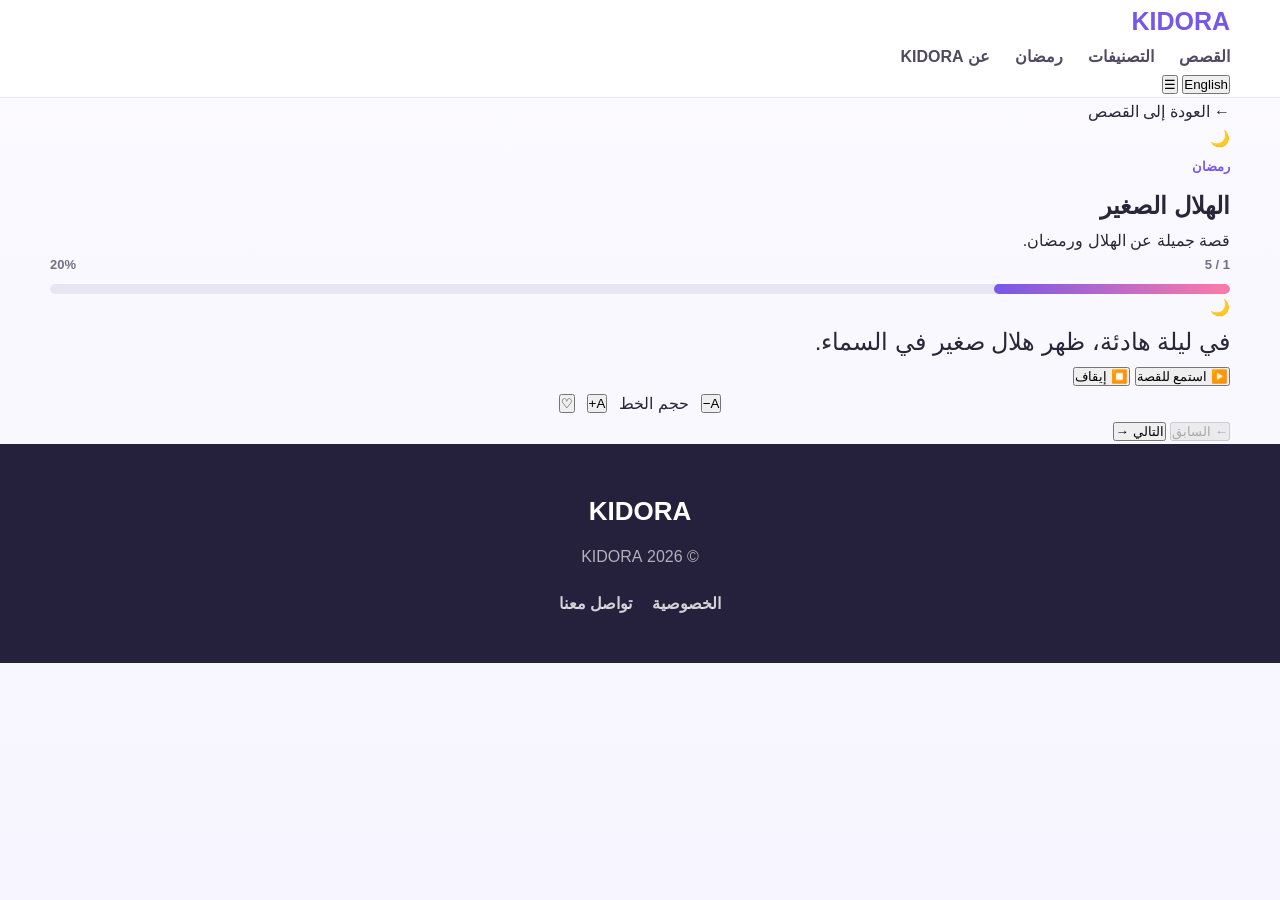
==== commit dc21a49d: "Update game.html" ====
--- a/game.html
+++ b/game.html
@@ -1,72 +1,96 @@
 <!DOCTYPE html>
 <html lang="ar" dir="rtl">
+
 <head>
   <meta charset="UTF-8">
-  <meta name="viewport" content="width=device-width, initial-scale=1.0">
+
+  <meta name="viewport"
+        content="width=device-width, initial-scale=1.0">
 
   <title>KIDORA - قراءة القصة</title>
+
+  <meta name="description"
+        content="اقرأ واستمع إلى قصص KIDORA للأطفال بالعربية والإنجليزية.">
 
   <link rel="stylesheet" href="style.css">
 </head>
 
 <body>
 
-  <!-- ============================= -->
-  <!-- Header -->
-  <!-- ============================= -->
-
-  <header class="site-header">
-
-    <div class="container header-inner">
-
-      <a href="index.html" class="logo">
-        <span class="logo-icon">📚</span>
-        <span>KIDORA</span>
-      </a>
-
-      <div class="reader-header-actions">
-
-        <button
-          id="languageToggle"
-          class="language-btn"
-          type="button"
-        >
-          English
-        </button>
-
-        <a
-          href="index.html"
-          class="back-home"
-          data-ar="القصص"
-          data-en="Stories"
-        >
-          القصص
-        </a>
-
+<header class="site-header">
+
+  <div class="container nav-wrap">
+
+    <a href="index.html" class="logo">
+      KIDORA
+    </a>
+
+    <nav class="main-nav">
+      <a href="index.html#stories">القصص</a>
+      <a href="index.html#categories">التصنيفات</a>
+      <a href="index.html#ramadan">رمضان</a>
+      <a href="index.html#about">عن KIDORA</a>
+    </nav>
+
+    <div class="nav-actions">
+
+      <button id="languageToggle" type="button">
+        English
+      </button>
+
+      <button id="menuToggle" type="button">
+        ☰
+      </button>
+
+    </div>
+
+  </div>
+
+  <div id="mobileMenu" class="mobile-menu">
+
+    <a href="index.html#stories">
+      القصص
+    </a>
+
+    <a href="index.html#categories">
+      التصنيفات
+    </a>
+
+    <a href="index.html#ramadan">
+      رمضان
+    </a>
+
+    <a href="index.html#about">
+      عن KIDORA
+    </a>
+
+  </div>
+
+</header>
+
+
+<main>
+
+<section class="story-reader">
+
+  <div class="container">
+
+    <a href="index.html" class="back-button">
+      ← العودة إلى القصص
+    </a>
+
+
+    <div class="story-header">
+
+      <div id="storyIcon" class="story-big-icon">
+        📖
       </div>
 
-    </div>
-
-  </header>
-
-
-  <!-- ============================= -->
-  <!-- Reader -->
-  <!-- ============================= -->
-
-  <main class="reader-page">
-
-    <div class="container">
-
-      <!-- Story information -->
-
-      <section class="reader-intro">
-
-        <div
-          id="storyCategory"
-          class="reader-category"
-        >
-          📖
+      <div>
+
+        <div id="storyCategory"
+             class="story-category">
+          قصة
         </div>
 
         <h1 id="storyTitle">
@@ -74,860 +98,1079 @@
         </h1>
 
         <p id="storyDescription">
-          ...
+          قصة ممتعة للأطفال
         </p>
 
-      </section>
-
-
-      <!-- Progress -->
-
-      <section class="reader-progress">
-
-        <div class="progress-info">
-
-          <span id="pageCounter">
-            1 / 1
-          </span>
-
-          <span id="progressPercent">
-            0%
-          </span>
-
+      </div>
+
+    </div>
+
+
+    <div class="story-progress">
+
+      <div class="progress-info">
+
+        <span id="pageNumber">
+          1 / 1
+        </span>
+
+        <span id="progressPercent">
+          0%
+        </span>
+
+      </div>
+
+      <div class="progress-bar">
+
+        <div id="progressFill"
+             class="progress-fill">
         </div>
 
-        <div class="progress-bar">
-
-          <div
-            id="progressFill"
-            class="progress-fill"
-          ></div>
-
-        </div>
-
-      </section>
-
-
-      <!-- Story -->
-
-      <section class="story-reader-card">
-
-        <div
-          id="storyScene"
-          class="story-scene"
-        >
-          🌙
-        </div>
-
-        <div
-          id="storyText"
-          class="story-text"
-        >
-          ...
-        </div>
-
-        <div class="reader-controls">
-
-          <button
-            id="previousButton"
-            class="reader-btn secondary"
-            type="button"
-          >
-            ← السابق
-          </button>
-
-          <button
-            id="favoriteButton"
-            class="favorite-btn"
-            type="button"
-          >
-            ♡
-          </button>
-
-          <button
-            id="nextButton"
-            class="reader-btn primary"
-            type="button"
-          >
-            التالي →
-          </button>
-
-        </div>
-
-      </section>
-
-
-      <!-- Font controls -->
-
-      <section class="reader-tools">
-
-        <span
-          class="tools-title"
-          data-ar="حجم النص"
-          data-en="Text size"
-        >
-          حجم النص
-        </span>
-
-        <button
-          id="fontSmall"
-          type="button"
-        >
-          A
-        </button>
-
-        <button
-          id="fontMedium"
-          type="button"
-          class="selected"
-        >
-          A+
-        </button>
-
-        <button
-          id="fontLarge"
-          type="button"
-        >
-          A++
-        </button>
-
-      </section>
-
-
-      <!-- Finish -->
-
-      <section
-        id="storyFinished"
-        class="story-finished"
-        style="display:none;"
-      >
-
-        <div class="finish-icon">
-          🎉
-        </div>
-
-        <h2
-          data-ar="أحسنت!"
-          data-en="Well done!"
-        >
-          أحسنت!
-        </h2>
-
-        <p
-          data-ar="لقد أكملت القصة."
-          data-en="You finished the story."
-        >
-          لقد أكملت القصة.
-        </p>
-
-        <button
-          id="nextStoryButton"
-          class="reader-btn primary"
-          type="button"
-        >
-          قصة أخرى
-        </button>
-
-      </section>
+      </div>
 
     </div>
 
-  </main>
-
-
-  <!-- ============================= -->
-  <!-- Footer -->
-  <!-- ============================= -->
-
-  <footer class="site-footer">
-
-    <div class="container">
-
-      <div class="footer-logo">
-        📚 KIDORA
+
+    <article class="story-page">
+
+      <div id="pageEmoji"
+           class="story-page-emoji">
+        📖
       </div>
 
-      <p>
-        <span
-          data-ar="قصص جميلة للأطفال في كل وقت."
-          data-en="Beautiful stories for children."
-        >
-          قصص جميلة للأطفال في كل وقت.
-        </span>
+      <p id="pageText"
+         class="story-page-text">
+        جارٍ تحميل القصة...
       </p>
 
-      <div class="footer-links">
-
-        <a
-          href="index.html"
-          data-ar="الرئيسية"
-          data-en="Home"
-        >
-          الرئيسية
-        </a>
-
-        <a
-          href="privacy.html"
-          data-ar="الخصوصية"
-          data-en="Privacy"
-        >
-          الخصوصية
-        </a>
-
-        <a
-          href="contact.html"
-          data-ar="تواصل معنا"
-          data-en="Contact"
-        >
-          تواصل معنا
-        </a>
-
+    </article>
+
+
+    <!-- أدوات الصوت -->
+
+    <div class="audio-controls">
+
+      <button id="playButton"
+              type="button"
+              class="audio-button primary">
+        ▶️ استمع للقصة
+      </button>
+
+      <button id="stopButton"
+              type="button"
+              class="audio-button">
+        ⏹️ إيقاف
+      </button>
+
+    </div>
+
+
+    <!-- أدوات القراءة -->
+
+    <div class="reader-controls">
+
+      <button id="fontDecrease"
+              type="button">
+        A−
+      </button>
+
+      <span>
+        حجم الخط
+      </span>
+
+      <button id="fontIncrease"
+              type="button">
+        A+
+      </button>
+
+      <button id="favoriteButton"
+              type="button">
+        ♡
+      </button>
+
+    </div>
+
+
+    <div class="story-navigation">
+
+      <button id="previousButton"
+              type="button"
+              class="nav-story-button">
+
+        ← السابق
+
+      </button>
+
+
+      <button id="nextButton"
+              type="button"
+              class="nav-story-button primary">
+
+        التالي →
+
+      </button>
+
+    </div>
+
+
+    <section id="finishSection"
+             class="finish-section"
+             style="display:none;">
+
+      <div class="finish-icon">
+        🎉
       </div>
 
-      <p class="copyright">
-        © <span data-year></span> KIDORA
+      <h2 id="finishTitle">
+        أحسنت!
+      </h2>
+
+      <p id="finishText">
+        لقد أكملت القصة.
       </p>
 
+      <button id="nextStoryButton"
+              type="button"
+              class="nav-story-button primary">
+
+        قصة أخرى →
+
+      </button>
+
+    </section>
+
+  </div>
+
+</section>
+
+</main>
+
+
+<footer class="site-footer">
+
+  <div class="container">
+
+    <div class="footer-logo">
+      KIDORA
     </div>
 
-  </footer>
-
-
-  <!-- Story database -->
-  <script src="games.js"></script>
-
-  <!-- Main application -->
-  <script src="app.js"></script>
-
-
-  <!-- Reader system -->
-  <script>
-
-    document.addEventListener("DOMContentLoaded", () => {
-
-      // =====================================
-      // Get story
-      // =====================================
-
-      const params = new URLSearchParams(
-        window.location.search
+    <p>
+      © <span data-year></span> KIDORA
+    </p>
+
+    <div class="footer-links">
+
+      <a href="privacy.html">
+        الخصوصية
+      </a>
+
+      <a href="contact.html">
+        تواصل معنا
+      </a>
+
+    </div>
+
+  </div>
+
+</footer>
+
+
+<script src="games.js"></script>
+
+
+<script>
+
+document.addEventListener("DOMContentLoaded", function () {
+
+  /*
+   * ==============================
+   * إعدادات اللغة
+   * ==============================
+   */
+
+  let language =
+    localStorage.getItem("kidora_lang") || "ar";
+
+
+  /*
+   * ==============================
+   * اختيار القصة
+   * ==============================
+   */
+
+  const params =
+    new URLSearchParams(window.location.search);
+
+  let storyId =
+    params.get("story");
+
+
+  if (!storyId) {
+
+    storyId =
+      localStorage.getItem("kidora_last_story");
+
+  }
+
+
+  let story =
+    STORIES.find(function(item) {
+      return item.id === storyId;
+    });
+
+
+  if (!story) {
+    story = STORIES[0];
+  }
+
+
+  let currentPage = parseInt(
+    localStorage.getItem(
+      "kidora_page_" + story.id
+    ) || "0"
+  );
+
+
+  if (isNaN(currentPage)) {
+    currentPage = 0;
+  }
+
+
+  if (currentPage < 0) {
+    currentPage = 0;
+  }
+
+
+  if (currentPage >= story.pages.length) {
+    currentPage = story.pages.length - 1;
+  }
+
+
+  /*
+   * ==============================
+   * العناصر
+   * ==============================
+   */
+
+  const storyIcon =
+    document.getElementById("storyIcon");
+
+  const storyCategory =
+    document.getElementById("storyCategory");
+
+  const storyTitle =
+    document.getElementById("storyTitle");
+
+  const storyDescription =
+    document.getElementById("storyDescription");
+
+  const pageEmoji =
+    document.getElementById("pageEmoji");
+
+  const pageText =
+    document.getElementById("pageText");
+
+  const pageNumber =
+    document.getElementById("pageNumber");
+
+  const progressPercent =
+    document.getElementById("progressPercent");
+
+  const progressFill =
+    document.getElementById("progressFill");
+
+  const previousButton =
+    document.getElementById("previousButton");
+
+  const nextButton =
+    document.getElementById("nextButton");
+
+  const playButton =
+    document.getElementById("playButton");
+
+  const stopButton =
+    document.getElementById("stopButton");
+
+  const fontDecrease =
+    document.getElementById("fontDecrease");
+
+  const fontIncrease =
+    document.getElementById("fontIncrease");
+
+  const favoriteButton =
+    document.getElementById("favoriteButton");
+
+  const finishSection =
+    document.getElementById("finishSection");
+
+  const finishTitle =
+    document.getElementById("finishTitle");
+
+  const finishText =
+    document.getElementById("finishText");
+
+  const nextStoryButton =
+    document.getElementById("nextStoryButton");
+
+  const languageToggle =
+    document.getElementById("languageToggle");
+
+
+  /*
+   * ==============================
+   * التصنيفات
+   * ==============================
+   */
+
+  const categories = {
+
+    ar: {
+      ramadan: "رمضان",
+      bedtime: "قبل النوم",
+      animals: "الحيوانات",
+      adventures: "المغامرات",
+      world: "حول العالم",
+      learning: "التعلم"
+    },
+
+    en: {
+      ramadan: "Ramadan",
+      bedtime: "Bedtime",
+      animals: "Animals",
+      adventures: "Adventures",
+      world: "Around the World",
+      learning: "Learning"
+    }
+
+  };
+
+
+  /*
+   * ==============================
+   * تحديث اتجاه الموقع
+   * ==============================
+   */
+
+  function updateLanguageDirection() {
+
+    document.documentElement.lang =
+      language;
+
+    document.documentElement.dir =
+      language === "ar"
+        ? "rtl"
+        : "ltr";
+
+    if (languageToggle) {
+
+      languageToggle.textContent =
+        language === "ar"
+          ? "English"
+          : "العربية";
+
+    }
+
+  }
+
+
+  /*
+   * ==============================
+   * عرض القصة
+   * ==============================
+   */
+
+  function renderStory() {
+
+    updateLanguageDirection();
+
+
+    storyIcon.textContent =
+      story.icon || "📖";
+
+
+    storyCategory.textContent =
+      categories[language][story.cat] ||
+      story.cat;
+
+
+    storyTitle.textContent =
+      story.title[language];
+
+
+    storyDescription.textContent =
+      story.desc[language];
+
+
+    const page =
+      story.pages[currentPage];
+
+
+    pageEmoji.textContent =
+      page[0];
+
+
+    pageText.textContent =
+      page[language === "ar" ? 1 : 2];
+
+
+    pageNumber.textContent =
+      `${currentPage + 1} / ${story.pages.length}`;
+
+
+    const percent =
+      Math.round(
+        ((currentPage + 1) /
+        story.pages.length) * 100
       );
 
-      let storyId =
-        params.get("story");
-
-      if (!storyId) {
-        storyId =
-          localStorage.getItem("kidora_last_story");
+
+    progressPercent.textContent =
+      percent + "%";
+
+
+    progressFill.style.width =
+      percent + "%";
+
+
+    previousButton.disabled =
+      currentPage === 0;
+
+
+    if (currentPage === story.pages.length - 1) {
+
+      nextButton.textContent =
+        language === "ar"
+          ? "إنهاء القصة ✓"
+          : "Finish story ✓";
+
+    } else {
+
+      nextButton.textContent =
+        language === "ar"
+          ? "التالي →"
+          : "Next →";
+
+    }
+
+
+    localStorage.setItem(
+      "kidora_last_story",
+      story.id
+    );
+
+
+    localStorage.setItem(
+      "kidora_last_page",
+      currentPage
+    );
+
+
+    localStorage.setItem(
+      "kidora_page_" + story.id,
+      currentPage
+    );
+
+
+    updateFavoriteButton();
+
+    updateFinishSection();
+
+    window.scrollTo({
+      top: 0,
+      behavior: "smooth"
+    });
+
+  }
+
+
+  /*
+   * ==============================
+   * الصوت
+   * ==============================
+   */
+
+  function stopVoice() {
+
+    if (
+      "speechSynthesis" in window
+    ) {
+
+      speechSynthesis.cancel();
+
+    }
+
+  }
+
+
+  function speakCurrentPage() {
+
+    if (
+      !("speechSynthesis" in window)
+    ) {
+
+      alert(
+        language === "ar"
+          ? "متصفحك لا يدعم القراءة الصوتية."
+          : "Your browser does not support speech."
+      );
+
+      return;
+
+    }
+
+
+    stopVoice();
+
+
+    const text =
+      story.pages[currentPage][
+        language === "ar" ? 1 : 2
+      ];
+
+
+    const speech =
+      new SpeechSynthesisUtterance(text);
+
+
+    speech.lang =
+      language === "ar"
+        ? "ar-SA"
+        : "en-US";
+
+
+    speech.rate = 0.9;
+
+    speech.pitch = 1;
+
+    speech.volume = 1;
+
+
+    speech.onstart = function() {
+
+      playButton.textContent =
+        language === "ar"
+          ? "🔊 جارٍ القراءة..."
+          : "🔊 Reading...";
+
+    };
+
+
+    speech.onend = function() {
+
+      playButton.textContent =
+        language === "ar"
+          ? "▶️ استمع للقصة"
+          : "▶️ Listen";
+
+    };
+
+
+    speech.onerror = function() {
+
+      playButton.textContent =
+        language === "ar"
+          ? "▶️ استمع للقصة"
+          : "▶️ Listen";
+
+    };
+
+
+    speechSynthesis.speak(speech);
+
+  }
+
+
+  playButton.addEventListener(
+    "click",
+    speakCurrentPage
+  );
+
+
+  stopButton.addEventListener(
+    "click",
+    function() {
+
+      stopVoice();
+
+      playButton.textContent =
+        language === "ar"
+          ? "▶️ استمع للقصة"
+          : "▶️ Listen";
+
+    }
+  );
+
+
+  /*
+   * ==============================
+   * التالي
+   * ==============================
+   */
+
+  nextButton.addEventListener(
+    "click",
+    function() {
+
+      stopVoice();
+
+
+      if (
+        currentPage <
+        story.pages.length - 1
+      ) {
+
+        currentPage++;
+
+        renderStory();
+
+      } else {
+
+        localStorage.setItem(
+          "kidora_completed_" + story.id,
+          "true"
+        );
+
+        updateFinishSection();
+
       }
 
-      if (!storyId) {
-        storyId = STORIES[0].id;
+    }
+  );
+
+
+  /*
+   * ==============================
+   * السابق
+   * ==============================
+   */
+
+  previousButton.addEventListener(
+    "click",
+    function() {
+
+      stopVoice();
+
+
+      if (currentPage > 0) {
+
+        currentPage--;
+
+        renderStory();
+
       }
 
-      let story =
-        STORIES.find(item => item.id === storyId);
-
-      if (!story) {
-        story = STORIES[0];
-        storyId = story.id;
-      }
-
-
-      // =====================================
-      // Language
-      // =====================================
-
-      let language =
-        localStorage.getItem("kidora_lang") || "ar";
-
-
-      // =====================================
-      // Current page
-      // =====================================
-
-      let currentPage =
-        parseInt(
-          localStorage.getItem(
-            `kidora_page_${story.id}`
-          ) || "0"
-        );
-
-      if (
-        isNaN(currentPage) ||
-        currentPage < 0 ||
-        currentPage >= story.pages.length
-      ) {
-        currentPage = 0;
-      }
-
-
-      // =====================================
-      // Elements
-      // =====================================
-
-      const title =
-        document.getElementById("storyTitle");
-
-      const description =
-        document.getElementById("storyDescription");
-
-      const category =
-        document.getElementById("storyCategory");
-
-      const scene =
-        document.getElementById("storyScene");
-
-      const text =
-        document.getElementById("storyText");
-
-      const previous =
-        document.getElementById("previousButton");
-
-      const next =
-        document.getElementById("nextButton");
-
-      const pageCounter =
-        document.getElementById("pageCounter");
-
-      const progressPercent =
-        document.getElementById("progressPercent");
-
-      const progressFill =
-        document.getElementById("progressFill");
-
-      const favorite =
-        document.getElementById("favoriteButton");
-
-      const finished =
-        document.getElementById("storyFinished");
-
-      const nextStory =
-        document.getElementById("nextStoryButton");
-
-
-      // =====================================
-      // Categories
-      // =====================================
-
-      const categories = {
-
-        ar: {
-          ramadan: "رمضان",
-          bedtime: "قبل النوم",
-          animals: "الحيوانات",
-          adventures: "مغامرات",
-          world: "حول العالم",
-          learning: "تعلم"
-        },
-
-        en: {
-          ramadan: "Ramadan",
-          bedtime: "Bedtime",
-          animals: "Animals",
-          adventures: "Adventures",
-          world: "Around the World",
-          learning: "Learning"
-        }
-
-      };
-
-
-      // =====================================
-      // Update language
-      // =====================================
-
-      function updateLanguage() {
-
-        document.documentElement.lang =
-          language;
-
-        document.documentElement.dir =
-          language === "ar"
-            ? "rtl"
-            : "ltr";
-
-        title.textContent =
-          story.title[language];
-
-        description.textContent =
-          story.description[language];
-
-        category.textContent =
-          `${story.icon} ${
-            categories[language][story.cat]
-          }`;
-
-        document
-          .querySelectorAll(
-            "[data-ar][data-en]"
-          )
-          .forEach(element => {
-
-            element.textContent =
-              language === "ar"
-                ? element.dataset.ar
-                : element.dataset.en;
-
-          });
-
-        const languageButton =
-          document.getElementById(
-            "languageToggle"
-          );
-
-        if (languageButton) {
-
-          languageButton.textContent =
-            language === "ar"
-              ? "English"
-              : "العربية";
-
-        }
-
-        updateReader();
-      }
-
-
-      // =====================================
-      // Render page
-      // =====================================
-
-      function updateReader() {
-
-        const page =
-          story.pages[currentPage];
-
-        if (!page) return;
-
-        scene.textContent =
-          page[0];
-
-        text.textContent =
-          language === "ar"
-            ? page[1]
-            : page[2];
-
-
-        // Page counter
-
-        pageCounter.textContent =
-          `${currentPage + 1} / ${story.pages.length}`;
-
-
-        // Progress
-
-        const percent =
-          Math.round(
-            ((currentPage + 1) /
-              story.pages.length) * 100
-          );
-
-        progressPercent.textContent =
-          `${percent}%`;
-
-        progressFill.style.width =
-          `${percent}%`;
-
-
-        // Previous
-
-        previous.disabled =
-          currentPage === 0;
-
-
-        // Next text
-
-        if (
-          currentPage ===
-          story.pages.length - 1
-        ) {
-
-          next.textContent =
-            language === "ar"
-              ? "إنهاء القصة"
-              : "Finish Story";
-
-        } else {
-
-          next.textContent =
-            language === "ar"
-              ? "التالي →"
-              : "Next →";
-
-        }
-
-
-        // Save progress
-
-        localStorage.setItem(
-          "kidora_last_story",
-          story.id
-        );
-
-        localStorage.setItem(
-          `kidora_page_${story.id}`,
-          currentPage
-        );
-
-        localStorage.setItem(
-          "kidora_last_page",
-          currentPage
-        );
-
-        updateFavorite();
-
-      }
-
-
-      // =====================================
-      // Next
-      // =====================================
-
-      next.addEventListener(
-        "click",
-        () => {
-
-          if (
-            currentPage <
-            story.pages.length - 1
-          ) {
-
-            currentPage++;
-
-            updateReader();
-
-            window.scrollTo({
-              top: 0,
-              behavior: "smooth"
-            });
-
-          } else {
-
-            finished.style.display =
-              "block";
-
-            finished.scrollIntoView({
-              behavior: "smooth"
-            });
-
-            localStorage.setItem(
-              `kidora_completed_${story.id}`,
-              "true"
-            );
-
-          }
-
-        }
-      );
-
-
-      // =====================================
-      // Previous
-      // =====================================
-
-      previous.addEventListener(
-        "click",
-        () => {
-
-          if (currentPage > 0) {
-
-            currentPage--;
-
-            updateReader();
-
-            window.scrollTo({
-              top: 0,
-              behavior: "smooth"
-            });
-
-          }
-
-        }
-      );
-
-
-      // =====================================
-      // Favorite
-      // =====================================
-
-      function getFavorites() {
-
-        try {
-
-          return JSON.parse(
-            localStorage.getItem(
-              "kidora_favorites"
-            ) || "[]"
-          );
-
-        } catch {
-
-          return [];
-
-        }
-
-      }
-
-
-      function updateFavorite() {
-
-        const favorites =
-          getFavorites();
-
-        const isFavorite =
-          favorites.includes(story.id);
-
-        favorite.textContent =
-          isFavorite ? "♥" : "♡";
-
-        favorite.classList.toggle(
-          "active",
-          isFavorite
-        );
-
-        favorite.title =
-          language === "ar"
-            ? (
-              isFavorite
-                ? "إزالة من المفضلة"
-                : "إضافة للمفضلة"
-            )
-            : (
-              isFavorite
-                ? "Remove from favorites"
-                : "Add to favorites"
-            );
-      }
-
-
-      favorite.addEventListener(
-        "click",
-        () => {
-
-          let favorites =
-            getFavorites();
-
-          if (
-            favorites.includes(story.id)
-          ) {
-
-            favorites =
-              favorites.filter(
-                id => id !== story.id
-              );
-
-          } else {
-
-            favorites.push(story.id);
-
-          }
-
-          localStorage.setItem(
-            "kidora_favorites",
-            JSON.stringify(favorites)
-          );
-
-          updateFavorite();
-
-        }
-      );
-
-
-      // =====================================
-      // Font size
-      // =====================================
-
-      const small =
-        document.getElementById("fontSmall");
-
-      const medium =
-        document.getElementById("fontMedium");
-
-      const large =
-        document.getElementById("fontLarge");
-
-
-      function setFontSize(size) {
-
-        text.classList.remove(
-          "font-small",
-          "font-medium",
-          "font-large"
-        );
-
-        text.classList.add(
-          `font-${size}`
-        );
-
-        localStorage.setItem(
-          "kidora_font_size",
-          size
-        );
-
-        [small, medium, large]
-          .forEach(button => {
-            button.classList.remove(
-              "selected"
-            );
-          });
-
-        if (size === "small") {
-          small.classList.add("selected");
-        }
-
-        if (size === "medium") {
-          medium.classList.add("selected");
-        }
-
-        if (size === "large") {
-          large.classList.add("selected");
-        }
-
-      }
-
-
-      small.addEventListener(
-        "click",
-        () => setFontSize("small")
-      );
-
-      medium.addEventListener(
-        "click",
-        () => setFontSize("medium")
-      );
-
-      large.addEventListener(
-        "click",
-        () => setFontSize("large")
-      );
-
-
-      // =====================================
-      // Next story
-      // =====================================
-
-      nextStory.addEventListener(
-        "click",
-        () => {
-
-          const currentIndex =
-            STORIES.findIndex(
-              item => item.id === story.id
-            );
-
-          const nextIndex =
-            (currentIndex + 1) %
-            STORIES.length;
-
-          const newStory =
-            STORIES[nextIndex];
-
-          localStorage.setItem(
-            "kidora_last_story",
-            newStory.id
-          );
-
-          localStorage.setItem(
-            `kidora_page_${newStory.id}`,
-            "0"
-          );
-
-          window.location.href =
-            `game.html?story=${encodeURIComponent(
-              newStory.id
-            )}`;
-
-        }
-      );
-
-
-      // =====================================
-      // Language button
-      // =====================================
-
-      const languageToggle =
-        document.getElementById(
-          "languageToggle"
-        );
-
-      if (languageToggle) {
-
-        languageToggle.addEventListener(
-          "click",
-          () => {
-
-            language =
-              language === "ar"
-                ? "en"
-                : "ar";
-
-            localStorage.setItem(
-              "kidora_lang",
-              language
-            );
-
-            updateLanguage();
-
+    }
+  );
+
+
+  /*
+   * ==============================
+   * قصة أخرى
+   * ==============================
+   */
+
+  nextStoryButton.addEventListener(
+    "click",
+    function() {
+
+      stopVoice();
+
+
+      const currentIndex =
+        STORIES.findIndex(
+          function(item) {
+            return item.id === story.id;
           }
         );
 
+
+      let nextIndex =
+        currentIndex + 1;
+
+
+      if (
+        nextIndex >= STORIES.length
+      ) {
+
+        nextIndex = 0;
+
       }
 
 
-      // =====================================
-      // Keyboard navigation
-      // =====================================
-
-      document.addEventListener(
-        "keydown",
-        event => {
-
-          if (event.key === "ArrowRight") {
-
-            if (language === "ar") {
-              previous.click();
-            } else {
-              next.click();
+      const nextStory =
+        STORIES[nextIndex];
+
+
+      localStorage.setItem(
+        "kidora_last_story",
+        nextStory.id
+      );
+
+
+      localStorage.setItem(
+        "kidora_last_page",
+        "0"
+      );
+
+
+      window.location.href =
+        "game.html?story=" +
+        encodeURIComponent(nextStory.id);
+
+    }
+  );
+
+
+  /*
+   * ==============================
+   * المفضلة
+   * ==============================
+   */
+
+  function getFavorites() {
+
+    try {
+
+      return JSON.parse(
+        localStorage.getItem(
+          "kidora_favorites"
+        ) || "[]"
+      );
+
+    } catch (error) {
+
+      return [];
+
+    }
+
+  }
+
+
+  function updateFavoriteButton() {
+
+    const favorites =
+      getFavorites();
+
+
+    const isFavorite =
+      favorites.includes(story.id);
+
+
+    favoriteButton.textContent =
+      isFavorite ? "♥" : "♡";
+
+  }
+
+
+  favoriteButton.addEventListener(
+    "click",
+    function() {
+
+      let favorites =
+        getFavorites();
+
+
+      if (favorites.includes(story.id)) {
+
+        favorites =
+          favorites.filter(
+            function(id) {
+              return id !== story.id;
             }
+          );
+
+      } else {
+
+        favorites.push(story.id);
+
+      }
+
+
+      localStorage.setItem(
+        "kidora_favorites",
+        JSON.stringify(favorites)
+      );
+
+
+      updateFavoriteButton();
+
+    }
+  );
+
+
+  /*
+   * ==============================
+   * حجم الخط
+   * ==============================
+   */
+
+  let fontSize =
+    parseInt(
+      localStorage.getItem(
+        "kidora_font_size"
+      ) || "24"
+    );
+
+
+  function updateFontSize() {
+
+    pageText.style.fontSize =
+      fontSize + "px";
+
+
+    localStorage.setItem(
+      "kidora_font_size",
+      fontSize
+    );
+
+  }
+
+
+  fontDecrease.addEventListener(
+    "click",
+    function() {
+
+      fontSize -= 2;
+
+      if (fontSize < 16) {
+        fontSize = 16;
+      }
+
+      updateFontSize();
+
+    }
+  );
+
+
+  fontIncrease.addEventListener(
+    "click",
+    function() {
+
+      fontSize += 2;
+
+      if (fontSize > 40) {
+        fontSize = 40;
+      }
+
+      updateFontSize();
+
+    }
+  );
+
+
+  /*
+   * ==============================
+   * إنهاء القصة
+   * ==============================
+   */
+
+  function updateFinishSection() {
+
+    const completed =
+      localStorage.getItem(
+        "kidora_completed_" + story.id
+      ) === "true";
+
+
+    const isLastPage =
+      currentPage ===
+      story.pages.length - 1;
+
+
+    if (completed || isLastPage) {
+
+      finishSection.style.display =
+        "block";
+
+
+      finishTitle.textContent =
+        language === "ar"
+          ? "🎉 أحسنت!"
+          : "🎉 Well done!";
+
+
+      finishText.textContent =
+        language === "ar"
+          ? "لقد وصلت إلى نهاية القصة."
+          : "You reached the end of the story.";
+
+
+    } else {
+
+      finishSection.style.display =
+        "none";
+
+    }
+
+  }
+
+
+  /*
+   * ==============================
+   * زر اللغة
+   * ==============================
+   */
+
+  languageToggle.addEventListener(
+    "click",
+    function() {
+
+      stopVoice();
+
+
+      language =
+        language === "ar"
+          ? "en"
+          : "ar";
+
+
+      localStorage.setItem(
+        "kidora_lang",
+        language
+      );
+
+
+      renderStory();
+
+    }
+  );
+
+
+  /*
+   * ==============================
+   * القائمة على الهاتف
+   * ==============================
+   */
+
+  const menuToggle =
+    document.getElementById(
+      "menuToggle"
+    );
+
+  const mobileMenu =
+    document.getElementById(
+      "mobileMenu"
+    );
+
+
+  if (
+    menuToggle &&
+    mobileMenu
+  ) {
+
+    menuToggle.addEventListener(
+      "click",
+      function() {
+
+        mobileMenu.classList.toggle(
+          "open"
+        );
+
+      }
+    );
+
+
+    mobileMenu
+      .querySelectorAll("a")
+      .forEach(function(link) {
+
+        link.addEventListener(
+          "click",
+          function() {
+
+            mobileMenu.classList.remove(
+              "open"
+            );
 
           }
-
-          if (event.key === "ArrowLeft") {
-
-            if (language === "ar") {
-              next.click();
-            } else {
-              previous.click();
-            }
-
-          }
+        );
+
+      });
+
+  }
+
+
+  /*
+   * ==============================
+   * لوحة المفاتيح
+   * ==============================
+   */
+
+  document.addEventListener(
+    "keydown",
+    function(event) {
+
+      if (event.key === "ArrowRight") {
+
+        if (language === "ar") {
+
+          nextButton.click();
+
+        } else {
+
+          previousButton.click();
 
         }
-      );
-
-
-      // =====================================
-      // Initial font
-      // =====================================
-
-      const savedFont =
-        localStorage.getItem(
-          "kidora_font_size"
-        ) || "medium";
-
-      setFontSize(savedFont);
-
-
-      // =====================================
-      // Start
-      // =====================================
-
-      updateLanguage();
+
+      }
+
+
+      if (event.key === "ArrowLeft") {
+
+        if (language === "ar") {
+
+          previousButton.click();
+
+        } else {
+
+          nextButton.click();
+
+        }
+
+      }
+
+
+      if (event.key === " ") {
+
+        event.preventDefault();
+
+        speakCurrentPage();
+
+      }
+
+    }
+  );
+
+
+  /*
+   * ==============================
+   * السنة
+   * ==============================
+   */
+
+  document
+    .querySelectorAll("[data-year]")
+    .forEach(function(element) {
+
+      element.textContent =
+        new Date().getFullYear();
 
     });
 
-  </script>
+
+  /*
+   * ==============================
+   * تشغيل الموقع
+   * ==============================
+   */
+
+  updateFontSize();
+
+  renderStory();
+
+});
+
+</script>
 
 </body>
 </html>
--- a/style.css
+++ b/style.css
@@ -1,27 +1,31 @@
+/* =========================================
+   KIDORA - Children's Stories
+   ========================================= */
+
 :root {
-  --bg: #05070d;
-  --bg-soft: #090e18;
-  --card: rgba(14, 20, 34, .82);
-  --card-hover: rgba(22, 31, 51, .92);
-  --border: rgba(151, 170, 205, .16);
-
-  --text: #f5f7ff;
-  --muted: #9aa7bb;
-
-  --primary: #7658ff;
-  --primary-2: #4e35d8;
-  --cyan: #20d9ff;
-
-  --success: #35df9a;
-  --danger: #ff5574;
-
-  --radius: 18px;
-  --container: 1200px;
-
-  --shadow: 0 25px 80px rgba(0, 0, 0, .42);
-}
-
-/* RESET */
+  --primary: #7657e8;
+  --primary-dark: #5940bd;
+  --secondary: #ffb703;
+  --pink: #ff7aa8;
+  --blue: #4cc9f0;
+  --green: #72d572;
+
+  --background: #f8f7ff;
+  --surface: #ffffff;
+  --text: #29263a;
+  --muted: #747184;
+
+  --border: #ebe8f5;
+
+  --shadow:
+    0 12px 35px rgba(45, 38, 80, 0.10);
+
+  --radius: 24px;
+}
+
+/* =========================================
+   Reset
+   ========================================= */
 
 * {
   box-sizing: border-box;
@@ -31,105 +35,35 @@
 
 html {
   scroll-behavior: smooth;
-  background: var(--bg);
 }
 
 body {
+  font-family:
+    Arial,
+    "Tahoma",
+    sans-serif;
+
+  background:
+    linear-gradient(
+      180deg,
+      #fbfaff 0%,
+      #f7f5ff 100%
+    );
+
+  color: var(--text);
+
+  line-height: 1.7;
+
   min-height: 100vh;
-
-  color: var(--text);
-
-  font-family:
-    system-ui,
-    -apple-system,
-    BlinkMacSystemFont,
-    "Segoe UI",
-    Arial,
-    sans-serif;
-
-  line-height: 1.7;
-
-  overflow-x: hidden;
-
-  background:
-    radial-gradient(
-      circle at 15% -10%,
-      rgba(118, 88, 255, .22),
-      transparent 32%
-    ),
-    radial-gradient(
-      circle at 90% 5%,
-      rgba(32, 217, 255, .11),
-      transparent 28%
-    ),
-    radial-gradient(
-      circle at 50% 70%,
-      rgba(118, 88, 255, .05),
-      transparent 35%
-    ),
-    #05070d;
-}
-
-/* CINEMATIC LIGHT */
-
-body::before {
-  content: "";
-
-  position: fixed;
-
-  inset: 0;
-
-  pointer-events: none;
-
-  z-index: -2;
-
-  background:
-    linear-gradient(
-      115deg,
-      transparent 0%,
-      rgba(118, 88, 255, .035) 45%,
-      transparent 70%
-    );
-
-  animation: atmosphere 12s ease-in-out infinite alternate;
-}
-
-body::after {
-  content: "";
-
-  position: fixed;
-
-  inset: 0;
-
-  pointer-events: none;
-
-  z-index: -1;
-
-  opacity: .12;
-
-  background-image:
-    radial-gradient(
-      rgba(255,255,255,.7) 1px,
-      transparent 1px
-    );
-
-  background-size: 80px 80px;
-
-  mask-image: linear-gradient(
-    to bottom,
-    black,
-    transparent 85%
-  );
-}
-
-@keyframes atmosphere {
-  from {
-    transform: translate3d(-2%, -1%, 0) scale(1);
-  }
-
-  to {
-    transform: translate3d(2%, 1%, 0) scale(1.04);
-  }
+}
+
+button,
+input {
+  font-family: inherit;
+}
+
+button {
+  cursor: pointer;
 }
 
 a {
@@ -137,133 +71,81 @@
   text-decoration: none;
 }
 
-button,
-input {
-  font: inherit;
-}
-
-button {
-  cursor: pointer;
-}
-
-/* CONTAINER */
+img {
+  max-width: 100%;
+  display: block;
+}
+
+/* =========================================
+   Container
+   ========================================= */
 
 .container {
-  width: min(92%, var(--container));
-  margin-inline: auto;
-}
-
-/* HEADER */
+  width: min(1180px, calc(100% - 32px));
+  margin: 0 auto;
+}
+
+/* =========================================
+   Header
+   ========================================= */
 
 .site-header {
   position: sticky;
   top: 0;
-  z-index: 100;
-
-  background:
-    linear-gradient(
-      180deg,
-      rgba(5, 7, 13, .94),
-      rgba(5, 7, 13, .72)
-    );
-
-  backdrop-filter: blur(20px);
-  -webkit-backdrop-filter: blur(20px);
-
-  border-bottom: 1px solid rgba(255,255,255,.07);
-
-  box-shadow:
-    0 8px 35px rgba(0,0,0,.18);
+  z-index: 1000;
+
+  background:
+    rgba(255, 255, 255, 0.94);
+
+  backdrop-filter: blur(14px);
+
+  border-bottom:
+    1px solid var(--border);
 }
 
 .header-inner {
-  min-height: 76px;
+  min-height: 74px;
 
   display: flex;
   align-items: center;
   justify-content: space-between;
 
-  gap: 24px;
+  gap: 20px;
 }
 
 .logo {
-  display: inline-flex;
+  display: flex;
   align-items: center;
-  gap: 9px;
-
-  font-size: 21px;
-  font-weight: 950;
-
-  letter-spacing: -1px;
-
-  transition: .25s ease;
-}
-
-.logo:hover {
-  transform: translateY(-1px);
-}
-
-.logo span {
-  color: var(--cyan);
-
-  font-size: 10px;
-
-  letter-spacing: 2.5px;
-
-  text-shadow:
-    0 0 18px rgba(32,217,255,.55);
+  gap: 10px;
+
+  font-size: 25px;
+  font-weight: 900;
+
+  color: var(--primary);
+}
+
+.logo-icon {
+  font-size: 31px;
 }
 
 .main-nav {
   display: flex;
   align-items: center;
-  gap: 27px;
+  gap: 25px;
 }
 
 .main-nav a {
-  position: relative;
-
-  color: var(--muted);
-
-  font-size: 14px;
   font-weight: 700;
-
-  transition: .25s ease;
-}
-
-.main-nav a::after {
-  content: "";
-
-  position: absolute;
-
-  left: 0;
-  right: 0;
-  bottom: -8px;
-
-  height: 2px;
-
-  border-radius: 20px;
-
-  background:
-    linear-gradient(
-      90deg,
-      var(--primary),
-      var(--cyan)
-    );
-
-  transform: scaleX(0);
-
-  transform-origin: center;
-
-  transition: .25s ease;
+  color: #4f4a61;
+
+  transition:
+    color 0.2s,
+    transform 0.2s;
 }
 
 .main-nav a:hover {
-  color: var(--text);
-}
-
-.main-nav a:hover::after {
-  transform: scaleX(1);
+  color: var(--primary);
+  transform: translateY(-2px);
 }
 
 .header-actions {
@@ -272,1539 +154,1590 @@
   gap: 10px;
 }
 
-.icon-button,
-.login-button {
-  border: 1px solid var(--border);
-
-  background:
-    rgba(15, 23, 39, .75);
-
-  color: var(--text);
+.language-btn {
+  border: none;
+
+  background:
+    #f0edff;
+
+  color: var(--primary);
+
+  padding:
+    10px 16px;
+
+  border-radius:
+    14px;
+
+  font-weight: 800;
+
+  transition:
+    transform 0.2s,
+    background 0.2s;
+}
+
+.language-btn:hover {
+  transform: translateY(-2px);
+  background: #e7e1ff;
+}
+
+.menu-toggle {
+  display: none;
+
+  border: none;
+
+  background:
+    #f0edff;
+
+  color: var(--primary);
+
+  width: 44px;
+  height: 44px;
+
+  border-radius: 14px;
+
+  font-size: 22px;
+}
+
+/* =========================================
+   Mobile Menu
+   ========================================= */
+
+.mobile-menu {
+  display: none;
+
+  background: white;
+
+  border-top:
+    1px solid var(--border);
+
+  padding: 15px 20px;
+}
+
+.mobile-menu.open {
+  display: flex;
+
+  flex-direction: column;
+
+  gap: 10px;
+}
+
+.mobile-menu a {
+  padding: 12px 15px;
 
   border-radius: 12px;
 
-  padding: 10px 14px;
-
-  transition: .25s ease;
-}
-
-.icon-button:hover,
-.login-button:hover {
-  background: var(--card-hover);
-
-  border-color: rgba(118,88,255,.45);
-
-  box-shadow:
-    0 0 25px rgba(118,88,255,.12);
-
-  transform: translateY(-1px);
-}
-
-.login-button {
-  font-size: 13px;
-  font-weight: 800;
-}
-
-/* HERO */
+  font-weight: 700;
+
+  background:
+    #f8f6ff;
+}
+
+/* =========================================
+   Hero
+   ========================================= */
 
 .hero {
-  min-height: 650px;
-
   position: relative;
 
-  display: flex;
-  align-items: center;
-
-  padding: 90px 0 70px;
-
   overflow: hidden;
-}
-
-/* cinematic glow */
+
+  padding:
+    75px 0 85px;
+
+  background:
+    linear-gradient(
+      135deg,
+      #eee9ff,
+      #fff8f1,
+      #edfaff
+    );
+}
 
 .hero::before {
-  content: "";
+  content: "⭐";
 
   position: absolute;
 
-  width: 600px;
-  height: 600px;
-
-  right: -220px;
-  top: -160px;
-
-  border-radius: 50%;
-
-  background:
-    radial-gradient(
-      circle,
-      rgba(118,88,255,.17),
-      transparent 68%
-    );
-
-  filter: blur(15px);
-
-  pointer-events: none;
+  top: 35px;
+  left: 8%;
+
+  font-size: 48px;
+
+  opacity: 0.5;
 
   animation:
-    heroGlow 8s ease-in-out infinite alternate;
-}
-
-@keyframes heroGlow {
-  from {
-    transform: translate(0, 0);
-  }
-
-  to {
-    transform: translate(-35px, 25px);
-  }
+    float 4s ease-in-out infinite;
+}
+
+.hero::after {
+  content: "🌙";
+
+  position: absolute;
+
+  right: 8%;
+  bottom: 30px;
+
+  font-size: 55px;
+
+  opacity: 0.6;
+
+  animation:
+    float 5s ease-in-out infinite;
 }
 
 .hero-content {
-  display: grid;
-
-  grid-template-columns: 1.05fr .95fr;
-
-  align-items: center;
-
-  gap: 70px;
+  text-align: center;
+
+  max-width: 850px;
+
+  margin: 0 auto;
 
   position: relative;
-
   z-index: 2;
 }
 
 .hero-badge {
   display: inline-flex;
 
-  padding: 8px 14px;
+  align-items: center;
+
+  gap: 8px;
+
+  background:
+    rgba(255,255,255,0.8);
+
+  padding:
+    8px 15px;
+
+  border-radius:
+    50px;
+
+  color: var(--primary);
+
+  font-weight: 800;
+
+  margin-bottom: 18px;
+
+  box-shadow:
+    0 5px 20px
+    rgba(80,60,130,0.08);
+}
+
+.hero h1 {
+  font-size:
+    clamp(38px, 6vw, 70px);
+
+  line-height: 1.15;
+
+  margin-bottom: 18px;
+
+  font-weight: 900;
+
+  color: #302a4a;
+}
+
+.hero h1 span {
+  color: var(--primary);
+}
+
+.hero p {
+  font-size:
+    clamp(17px, 2vw, 21px);
+
+  color: var(--muted);
+
+  max-width: 650px;
+
+  margin: 0 auto 30px;
+}
+
+/* =========================================
+   Search
+   ========================================= */
+
+.search-box {
+  max-width: 650px;
+
+  margin: 0 auto;
+
+  position: relative;
+}
+
+.search-box input {
+  width: 100%;
+
+  height: 62px;
+
+  border:
+    2px solid
+    rgba(118,87,232,0.12);
+
+  background: white;
+
+  border-radius:
+    20px;
+
+  padding:
+    0 58px 0 20px;
+
+  font-size: 17px;
+
+  outline: none;
+
+  box-shadow:
+    0 10px 30px
+    rgba(80,60,130,0.08);
+
+  transition:
+    border-color 0.2s,
+    box-shadow 0.2s;
+}
+
+.search-box input:focus {
+  border-color:
+    var(--primary);
+
+  box-shadow:
+    0 10px 35px
+    rgba(118,87,232,0.15);
+}
+
+.search-icon {
+  position: absolute;
+
+  right: 20px;
+  top: 50%;
+
+  transform:
+    translateY(-50%);
+
+  font-size: 23px;
+
+  pointer-events: none;
+}
+
+/* =========================================
+   Sections
+   ========================================= */
+
+.section {
+  padding:
+    70px 0;
+}
+
+.section-header {
+  text-align: center;
+
+  margin-bottom: 35px;
+}
+
+.section-header h2 {
+  font-size:
+    clamp(28px, 4vw, 42px);
+
+  margin-bottom: 8px;
+
+  font-weight: 900;
+}
+
+.section-header p {
+  color: var(--muted);
+
+  font-size: 17px;
+}
+
+/* =========================================
+   Categories
+   ========================================= */
+
+.categories {
+  display: grid;
+
+  grid-template-columns:
+    repeat(6, 1fr);
+
+  gap: 14px;
+}
+
+.category-card {
+  border: none;
+
+  background: white;
+
+  border-radius:
+    20px;
+
+  padding:
+    22px 12px;
+
+  text-align: center;
+
+  box-shadow:
+    var(--shadow);
+
+  border:
+    1px solid var(--border);
+
+  transition:
+    transform 0.2s,
+    box-shadow 0.2s,
+    border-color 0.2s;
+}
+
+.category-card:hover,
+.category-card.active {
+  transform:
+    translateY(-5px);
+
+  border-color:
+    rgba(118,87,232,0.3);
+
+  box-shadow:
+    0 15px 35px
+    rgba(70,50,120,0.14);
+}
+
+.category-icon {
+  font-size: 38px;
+
+  margin-bottom: 8px;
+}
+
+.category-card strong {
+  display: block;
+
+  font-size: 15px;
+}
+
+/* =========================================
+   Story Grid
+   ========================================= */
+
+.stories-grid {
+  display: grid;
+
+  grid-template-columns:
+    repeat(3, 1fr);
+
+  gap: 22px;
+}
+
+.story-card {
+  background: white;
+
+  border:
+    1px solid var(--border);
+
+  border-radius:
+    var(--radius);
+
+  overflow: hidden;
+
+  box-shadow:
+    var(--shadow);
+
+  transition:
+    transform 0.25s,
+    box-shadow 0.25s;
+
+  display: flex;
+
+  flex-direction: column;
+}
+
+.story-card:hover {
+  transform:
+    translateY(-7px);
+
+  box-shadow:
+    0 18px 45px
+    rgba(50,40,100,0.14);
+}
+
+.story-icon {
+  min-height: 170px;
+
+  display: flex;
+
+  align-items: center;
+  justify-content: center;
+
+  font-size: 82px;
 
   background:
     linear-gradient(
       135deg,
-      rgba(118,88,255,.16),
-      rgba(32,217,255,.07)
+      #eee9ff,
+      #fff5dc
     );
-
-  border: 1px solid rgba(118,88,255,.35);
-
-  color: #c1b7ff;
-
-  border-radius: 999px;
+}
+
+.story-card:nth-child(2n)
+.story-icon {
+  background:
+    linear-gradient(
+      135deg,
+      #e8f8ff,
+      #f4edff
+    );
+}
+
+.story-card:nth-child(3n)
+.story-icon {
+  background:
+    linear-gradient(
+      135deg,
+      #fff0f5,
+      #fff8dc
+    );
+}
+
+.story-card-content {
+  padding: 22px;
+
+  display: flex;
+
+  flex-direction: column;
+
+  flex: 1;
+}
+
+.story-category {
+  display: inline-flex;
+
+  align-items: center;
+
+  gap: 6px;
+
+  color: var(--primary);
+
+  font-size: 13px;
+
+  font-weight: 800;
+
+  margin-bottom: 8px;
+}
+
+.story-card h3 {
+  font-size: 22px;
+
+  line-height: 1.35;
+
+  margin-bottom: 8px;
+}
+
+.story-card p {
+  color: var(--muted);
+
+  margin-bottom: 20px;
+
+  flex: 1;
+}
+
+.story-card-bottom {
+  display: flex;
+
+  align-items: center;
+
+  justify-content: space-between;
+
+  gap: 10px;
+}
+
+.story-time {
+  color: var(--muted);
+
+  font-size: 13px;
+
+  font-weight: 700;
+}
+
+.read-story-btn {
+  border: none;
+
+  background:
+    var(--primary);
+
+  color: white;
+
+  padding:
+    10px 15px;
+
+  border-radius:
+    13px;
+
+  font-weight: 800;
+
+  transition:
+    transform 0.2s,
+    background 0.2s;
+}
+
+.read-story-btn:hover {
+  background:
+    var(--primary-dark);
+
+  transform:
+    translateY(-2px);
+}
+
+/* =========================================
+   Empty Stories
+   ========================================= */
+
+.empty-stories {
+  grid-column:
+    1 / -1;
+
+  text-align: center;
+
+  background: white;
+
+  border:
+    1px solid var(--border);
+
+  border-radius:
+    var(--radius);
+
+  padding: 60px 20px;
+
+  box-shadow:
+    var(--shadow);
+}
+
+.empty-icon {
+  font-size: 60px;
+
+  margin-bottom: 10px;
+}
+
+.empty-stories h3 {
+  margin-bottom: 5px;
+
+  font-size: 25px;
+}
+
+.empty-stories p {
+  color: var(--muted);
+}
+
+/* =========================================
+   Ramadan Banner
+   ========================================= */
+
+.ramadan-banner {
+  background:
+    linear-gradient(
+      135deg,
+      #30245c,
+      #7657e8
+    );
+
+  color: white;
+
+  border-radius:
+    32px;
+
+  padding:
+    45px;
+
+  display: flex;
+
+  align-items: center;
+
+  justify-content: space-between;
+
+  gap: 30px;
+
+  overflow: hidden;
+
+  position: relative;
+
+  box-shadow:
+    0 20px 50px
+    rgba(60,40,120,0.2);
+}
+
+.ramadan-banner::before {
+  content: "✨";
+
+  position: absolute;
+
+  right: 35%;
+
+  top: 15px;
+
+  font-size: 45px;
+
+  opacity: 0.6;
+}
+
+.ramadan-content {
+  position: relative;
+
+  z-index: 2;
+}
+
+.ramadan-content h2 {
+  font-size:
+    clamp(28px, 4vw, 44px);
+
+  margin-bottom: 8px;
+}
+
+.ramadan-content p {
+  opacity: 0.9;
+
+  max-width: 600px;
+}
+
+.ramadan-icon {
+  font-size: 110px;
+
+  position: relative;
+
+  z-index: 2;
+
+  animation:
+    float 4s ease-in-out infinite;
+}
+
+/* =========================================
+   Continue Reading
+   ========================================= */
+
+.continue-reading {
+  display: none;
+
+  align-items: center;
+
+  gap: 15px;
+
+  background: white;
+
+  border:
+    1px solid var(--border);
+
+  border-radius:
+    20px;
+
+  padding: 15px 18px;
+
+  margin-bottom: 30px;
+
+  box-shadow:
+    var(--shadow);
+}
+
+.continue-icon {
+  width: 60px;
+  height: 60px;
+
+  display: flex;
+
+  align-items: center;
+  justify-content: center;
+
+  background:
+    #f0edff;
+
+  border-radius:
+    16px;
+
+  font-size: 30px;
+}
+
+.continue-info {
+  flex: 1;
+}
+
+.continue-info small {
+  display: block;
+
+  color: var(--muted);
 
   font-size: 12px;
-
-  font-weight: 850;
-
-  margin-bottom: 22px;
-
-  box-shadow:
-    0 0 30px rgba(118,88,255,.09);
-}
-
-.hero h1 {
-  font-size: clamp(44px, 6vw, 78px);
-
-  line-height: 1.03;
-
-  letter-spacing: -4px;
-
-  max-width: 720px;
-
-  text-shadow:
-    0 15px 45px rgba(0,0,0,.35);
-}
-
-.hero h1 span {
-  display: inline;
+}
+
+.continue-info strong {
+  display: block;
+
+  font-size: 18px;
+}
+
+.continue-reading button {
+  border: none;
+
+  background:
+    var(--primary);
+
+  color: white;
+
+  border-radius:
+    12px;
+
+  padding:
+    11px 17px;
+
+  font-weight: 800;
+}
+
+/* =========================================
+   About
+   ========================================= */
+
+.about {
+  background:
+    white;
+
+  border-top:
+    1px solid var(--border);
+
+  border-bottom:
+    1px solid var(--border);
+}
+
+.about-content {
+  max-width: 800px;
+
+  margin: auto;
+
+  text-align: center;
+}
+
+.about-icon {
+  font-size: 60px;
+
+  margin-bottom: 10px;
+}
+
+.about h2 {
+  font-size: 36px;
+
+  margin-bottom: 12px;
+}
+
+.about p {
+  color: var(--muted);
+
+  font-size: 17px;
+}
+
+/* =========================================
+   Footer
+   ========================================= */
+
+.site-footer {
+  background:
+    #25203b;
+
+  color:
+    rgba(255,255,255,0.9);
+
+  padding:
+    45px 0 25px;
+
+  text-align: center;
+}
+
+.footer-logo {
+  font-size: 26px;
+
+  font-weight: 900;
+
+  color: white;
+
+  margin-bottom: 10px;
+}
+
+.site-footer p {
+  color:
+    rgba(255,255,255,0.65);
+}
+
+.footer-links {
+  display: flex;
+
+  justify-content: center;
+
+  gap: 20px;
+
+  flex-wrap: wrap;
+
+  margin:
+    20px 0;
+}
+
+.footer-links a {
+  color:
+    rgba(255,255,255,0.8);
+
+  font-weight: 700;
+}
+
+.footer-links a:hover {
+  color: white;
+}
+
+.copyright {
+  font-size: 13px;
+}
+
+/* =========================================
+   Story Reader
+   ========================================= */
+
+.reader-page {
+  padding:
+    50px 0 80px;
+}
+
+.reader-intro {
+  text-align: center;
+
+  max-width: 800px;
+
+  margin:
+    0 auto 30px;
+}
+
+.reader-category {
+  display: inline-block;
+
+  background:
+    #eee9ff;
+
+  color:
+    var(--primary);
+
+  padding:
+    7px 14px;
+
+  border-radius:
+    50px;
+
+  font-weight: 800;
+
+  margin-bottom: 12px;
+}
+
+.reader-intro h1 {
+  font-size:
+    clamp(34px, 6vw, 55px);
+
+  line-height: 1.2;
+
+  margin-bottom: 10px;
+}
+
+.reader-intro p {
+  color: var(--muted);
+
+  font-size: 17px;
+}
+
+/* =========================================
+   Progress
+   ========================================= */
+
+.reader-progress {
+  max-width: 800px;
+
+  margin:
+    0 auto 22px;
+}
+
+.progress-info {
+  display: flex;
+
+  justify-content: space-between;
+
+  margin-bottom: 8px;
+
+  color: var(--muted);
+
+  font-size: 13px;
+
+  font-weight: 800;
+}
+
+.progress-bar {
+  height: 10px;
+
+  background:
+    #e9e6f3;
+
+  border-radius:
+    50px;
+
+  overflow: hidden;
+}
+
+.progress-fill {
+  width: 0;
+
+  height: 100%;
 
   background:
     linear-gradient(
       90deg,
-      #8b72ff 0%,
-      #20d9ff 55%,
-      #8b72ff 100%
+      var(--primary),
+      var(--pink)
     );
 
-  background-size: 200% auto;
-
-  -webkit-background-clip: text;
-  background-clip: text;
-
-  color: transparent;
-
-  animation:
-    titleGradient 5s linear infinite;
-}
-
-@keyframes titleGradient {
-  to {
-    background-position: 200% center;
-  }
-}
-
-.hero p {
-  max-width: 630px;
-
-  margin-top: 23px;
-
-  color: var(--muted);
-
-  font-size: 18px;
-}
-
-.hero-buttons {
+  border-radius:
+    inherit;
+
+  transition:
+    width 0.3s ease;
+}
+
+/* =========================================
+   Reader Card
+   ========================================= */
+
+.story-reader-card {
+  max-width: 900px;
+
+  margin: 0 auto;
+
+  background: white;
+
+  border:
+    1px solid var(--border);
+
+  border-radius:
+    32px;
+
+  padding:
+    35px;
+
+  box-shadow:
+    0 20px 55px
+    rgba(45,35,90,0.12);
+
+  text-align: center;
+}
+
+.story-scene {
+  width: 190px;
+  height: 190px;
+
+  margin:
+    0 auto 30px;
+
+  border-radius:
+    50%;
+
   display: flex;
-  flex-wrap: wrap;
-
-  gap: 12px;
-
-  margin-top: 32px;
-}
-
-.primary-button,
-.secondary-button {
-  display: inline-flex;
 
   align-items: center;
   justify-content: center;
 
-  min-height: 50px;
-
-  padding: 0 22px;
-
-  border-radius: 13px;
-
-  font-weight: 900;
-
-  transition: .25s ease;
-}
-
-.primary-button {
-  position: relative;
-
-  overflow: hidden;
+  font-size: 100px;
 
   background:
     linear-gradient(
       135deg,
-      var(--primary),
-      var(--primary-2)
+      #eee9ff,
+      #fff5d8
     );
 
   box-shadow:
-    0 14px 45px rgba(118,88,255,.25);
-
-  border: 1px solid rgba(255,255,255,.12);
-}
-
-.primary-button::before {
-  content: "";
-
-  position: absolute;
-
-  top: 0;
-  bottom: 0;
-
-  width: 45%;
-
-  left: -70%;
-
-  background:
-    linear-gradient(
-      90deg,
-      transparent,
-      rgba(255,255,255,.22),
-      transparent
-    );
-
-  transform: skewX(-20deg);
-
-  transition: .55s ease;
-}
-
-.primary-button:hover::before {
-  left: 125%;
-}
-
-.primary-button:hover {
-  transform: translateY(-3px);
+    inset 0 0 0 10px
+    rgba(255,255,255,0.7);
+}
+
+.story-text {
+  max-width: 750px;
+
+  margin:
+    0 auto 35px;
+
+  font-size: 27px;
+
+  line-height: 2;
+
+  font-weight: 700;
+
+  color: #343044;
+
+  transition:
+    font-size 0.2s ease;
+}
+
+.story-text.font-small {
+  font-size: 21px;
+}
+
+.story-text.font-medium {
+  font-size: 27px;
+}
+
+.story-text.font-large {
+  font-size: 34px;
+}
+
+/* =========================================
+   Reader Controls
+   ========================================= */
+
+.reader-controls {
+  display: flex;
+
+  align-items: center;
+
+  justify-content: center;
+
+  gap: 12px;
+
+  flex-wrap: wrap;
+}
+
+.reader-btn {
+  border: none;
+
+  min-width: 145px;
+
+  padding:
+    13px 20px;
+
+  border-radius:
+    15px;
+
+  font-size: 16px;
+
+  font-weight: 900;
+
+  transition:
+    transform 0.2s,
+    opacity 0.2s;
+}
+
+.reader-btn:hover {
+  transform:
+    translateY(-2px);
+}
+
+.reader-btn.primary {
+  background:
+    var(--primary);
+
+  color: white;
+}
+
+.reader-btn.secondary {
+  background:
+    #f0edf8;
+
+  color:
+    #4e4960;
+}
+
+.reader-btn:disabled {
+  opacity: 0.4;
+
+  cursor: not-allowed;
+
+  transform: none;
+}
+
+.favorite-btn {
+  width: 52px;
+  height: 52px;
+
+  border:
+    2px solid
+    #ece8f5;
+
+  background: white;
+
+  border-radius:
+    50%;
+
+  font-size: 27px;
+
+  color:
+    #9993a8;
+
+  transition:
+    transform 0.2s,
+    color 0.2s,
+    background 0.2s;
+}
+
+.favorite-btn:hover {
+  transform:
+    scale(1.08);
+}
+
+.favorite-btn.active {
+  color:
+    #ff557f;
+
+  background:
+    #fff0f4;
+
+  border-color:
+    #ffd2de;
+}
+
+/* =========================================
+   Reader Tools
+   ========================================= */
+
+.reader-tools {
+  max-width: 900px;
+
+  margin:
+    18px auto 0;
+
+  display: flex;
+
+  align-items: center;
+
+  justify-content: center;
+
+  gap: 8px;
+
+  flex-wrap: wrap;
+}
+
+.tools-title {
+  color: var(--muted);
+
+  font-weight: 800;
+
+  margin-inline-end: 5px;
+}
+
+.reader-tools button {
+  border:
+    1px solid var(--border);
+
+  background:
+    white;
+
+  color:
+    var(--text);
+
+  border-radius:
+    12px;
+
+  padding:
+    8px 14px;
+
+  font-weight: 800;
+}
+
+.reader-tools button.selected {
+  background:
+    var(--primary);
+
+  color: white;
+
+  border-color:
+    var(--primary);
+}
+
+/* =========================================
+   Finished
+   ========================================= */
+
+.story-finished {
+  max-width: 650px;
+
+  margin:
+    35px auto 0;
+
+  text-align: center;
+
+  background: white;
+
+  border:
+    1px solid var(--border);
+
+  border-radius:
+    28px;
+
+  padding:
+    35px 20px;
 
   box-shadow:
-    0 18px 55px rgba(118,88,255,.4);
-}
-
-.secondary-button {
-  background:
-    rgba(16,24,39,.72);
-
-  border: 1px solid var(--border);
-}
-
-.secondary-button:hover {
-  background: var(--card-hover);
-
-  border-color: rgba(32,217,255,.28);
-
-  transform: translateY(-2px);
-}
-
-/* HERO VISUAL */
-
-.hero-visual {
-  min-height: 440px;
-
-  position: relative;
-
-  display: flex;
-  align-items: center;
-  justify-content: center;
-}
-
-.hero-visual::before {
-  content: "";
-
-  position: absolute;
-
-  width: 330px;
-  height: 330px;
-
-  border-radius: 50%;
-
-  background:
-    radial-gradient(
-      circle,
-      rgba(118,88,255,.22),
-      transparent 68%
-    );
-
-  filter: blur(10px);
-
-  animation:
-    visualPulse 5s ease-in-out infinite alternate;
-}
-
-@keyframes visualPulse {
-  from {
-    transform: scale(.9);
-    opacity: .65;
-  }
-
-  to {
-    transform: scale(1.08);
-    opacity: 1;
-  }
-}
-
-.hero-card {
-  width: min(410px, 82%);
-
-  position: relative;
-
-  z-index: 2;
-
-  background:
-    linear-gradient(
-      145deg,
-      rgba(25,35,57,.95),
-      rgba(7,12,22,.96)
-    );
-
-  border: 1px solid rgba(150,170,210,.2);
-
-  border-radius: 28px;
-
-  overflow: hidden;
-
-  box-shadow:
-    0 35px 100px rgba(0,0,0,.55),
-    0 0 60px rgba(118,88,255,.12);
-
-  transform:
-    perspective(900px)
-    rotateY(-4deg)
-    rotateX(2deg)
-    rotate(2deg);
-
-  transition: .5s ease;
-
-  animation:
-    heroFloat 6s ease-in-out infinite;
-}
-
-.hero-card:hover {
-  transform:
-    perspective(900px)
-    rotateY(0)
-    rotateX(0)
-    rotate(0)
-    translateY(-7px);
-}
-
-@keyframes heroFloat {
-  0%, 100% {
-    translate: 0 0;
+    var(--shadow);
+}
+
+.finish-icon {
+  font-size: 70px;
+
+  margin-bottom: 10px;
+}
+
+.story-finished h2 {
+  font-size: 32px;
+
+  margin-bottom: 5px;
+}
+
+.story-finished p {
+  color: var(--muted);
+
+  margin-bottom: 20px;
+}
+
+/* =========================================
+   Animations
+   ========================================= */
+
+@keyframes float {
+
+  0%,
+  100% {
+    transform:
+      translateY(0);
   }
 
   50% {
-    translate: 0 -10px;
-  }
-}
-
-.hero-card-image {
-  height: 270px;
-
-  position: relative;
-
-  display: flex;
-  align-items: center;
-  justify-content: center;
-
-  font-size: 100px;
-
-  overflow: hidden;
-
-  background:
-    radial-gradient(
-      circle at 50% 50%,
-      rgba(118,88,255,.42),
-      transparent 35%
-    ),
-    radial-gradient(
-      circle at 70% 20%,
-      rgba(32,217,255,.15),
-      transparent 35%
-    ),
-    linear-gradient(
-      145deg,
-      #131d32,
-      #060a13
-    );
-}
-
-.hero-card-image::before {
-  content: "";
-
-  position: absolute;
-
-  inset: 0;
-
-  background:
-    linear-gradient(
-      110deg,
-      transparent 20%,
-      rgba(255,255,255,.06) 50%,
-      transparent 80%
-    );
-
-  transform: translateX(-100%);
-
-  animation:
-    shine 5s ease-in-out infinite;
-}
-
-@keyframes shine {
-  0%, 55% {
-    transform: translateX(-100%);
-  }
-
-  75%, 100% {
-    transform: translateX(100%);
-  }
-}
-
-.hero-card-info {
-  padding: 20px;
-
-  display: flex;
-  justify-content: space-between;
-  align-items: center;
-
-  background:
-    rgba(5,8,15,.42);
-}
-
-.hero-card-info strong {
-  font-size: 18px;
-}
-
-.hero-card-info span {
-  color: var(--success);
-
-  font-size: 12px;
-
-  font-weight: 900;
-}
-
-/* FLOATING CARDS */
-
-.floating-card {
-  position: absolute;
-
-  z-index: 4;
-
-  padding: 13px 17px;
-
-  background:
-    rgba(12,18,31,.9);
-
-  border: 1px solid rgba(150,170,210,.2);
-
-  border-radius: 14px;
-
-  box-shadow:
-    0 18px 55px rgba(0,0,0,.4),
-    0 0 25px rgba(118,88,255,.08);
-
-  backdrop-filter: blur(14px);
-
-  font-weight: 800;
-
-  font-size: 13px;
-}
-
-.floating-one {
-  top: 50px;
-  right: 0;
-
-  transform: rotate(5deg);
-
-  animation:
-    floatOne 5s ease-in-out infinite;
-}
-
-.floating-two {
-  bottom: 60px;
-  left: 0;
-
-  transform: rotate(-5deg);
-
-  animation:
-    floatTwo 6s ease-in-out infinite;
-}
-
-@keyframes floatOne {
-  0%, 100% {
-    translate: 0 0;
-  }
-
-  50% {
-    translate: 0 -9px;
-  }
-}
-
-@keyframes floatTwo {
-  0%, 100% {
-    translate: 0 0;
-  }
-
-  50% {
-    translate: 0 10px;
-  }
-}
-
-/* SEARCH */
-
-.search-section {
-  padding: 0 0 55px;
-}
-
-.search-box {
-  max-width: 720px;
-
-  margin: auto;
-
-  display: flex;
-  align-items: center;
-
-  gap: 12px;
-
-  padding: 5px 17px;
-
-  background:
-    rgba(13,20,34,.8);
-
-  border: 1px solid var(--border);
-
-  border-radius: 15px;
-
-  box-shadow:
-    0 18px 60px rgba(0,0,0,.2);
-
-  transition: .25s ease;
-}
-
-.search-box:focus-within {
-  border-color: rgba(118,88,255,.55);
-
-  box-shadow:
-    0 0 0 4px rgba(118,88,255,.08),
-    0 18px 60px rgba(0,0,0,.25);
-}
-
-.search-box span {
-  font-size: 20px;
-}
-
-.search-box input {
-  width: 100%;
-
-  height: 52px;
-
-  background: transparent;
-
-  border: 0;
-  outline: 0;
-
-  color: var(--text);
-
-  font-size: 15px;
-}
-
-.search-box input::placeholder {
-  color: #65748c;
-}
-
-/* SECTIONS */
-
-.section {
-  padding: 75px 0;
-}
-
-.section-heading {
-  display: flex;
-  align-items: end;
-  justify-content: space-between;
-
-  gap: 20px;
-
-  margin-bottom: 30px;
-}
-
-.section-label {
-  display: block;
-
-  color: var(--cyan);
-
-  font-size: 11px;
-
-  font-weight: 950;
-
-  text-transform: uppercase;
-
-  letter-spacing: 1.5px;
-
-  margin-bottom: 6px;
-}
-
-.section-heading h2 {
-  font-size: 32px;
-
-  letter-spacing: -1.2px;
-}
-
-.view-all {
-  background: transparent;
-
-  color: var(--cyan);
-
-  border: 0;
-
-  font-weight: 800;
-
-  padding: 8px;
-
-  transition: .2s ease;
-}
-
-.view-all:hover {
-  transform: translateX(-3px);
-}
-
-/* CATEGORIES */
-
-.categories-grid {
-  display: grid;
-
-  grid-template-columns:
-    repeat(4, 1fr);
-
-  gap: 14px;
-}
-
-.category-card {
-  position: relative;
-
-  overflow: hidden;
-
-  text-align: right;
-
-  border: 1px solid var(--border);
-
-  background:
-    linear-gradient(
-      145deg,
-      rgba(16,24,39,.88),
-      rgba(8,13,24,.92)
-    );
-
-  color: var(--text);
-
-  border-radius: var(--radius);
-
-  padding: 21px;
-
-  min-height: 140px;
-
-  transition: .3s ease;
-}
-
-.category-card::before {
-  content: "";
-
-  position: absolute;
-
-  width: 130px;
-  height: 130px;
-
-  right: -60px;
-  top: -60px;
-
-  border-radius: 50%;
-
-  background:
-    radial-gradient(
-      circle,
-      rgba(118,88,255,.2),
-      transparent 70%
-    );
-
-  transition: .3s ease;
-}
-
-.category-card:hover {
-  transform: translateY(-5px);
-
-  border-color: rgba(118,88,255,.42);
-
-  background: var(--card-hover);
-
-  box-shadow:
-    0 20px 50px rgba(0,0,0,.28);
-}
-
-.category-card:hover::before {
-  transform: scale(1.5);
-}
-
-.category-card span {
-  position: relative;
-
-  display: block;
-
-  font-size: 30px;
-
-  margin-bottom: 10px;
-}
-
-.category-card strong {
-  position: relative;
-
-  display: block;
-
-  font-size: 16px;
-}
-
-.category-card small {
-  position: relative;
-
-  display: block;
-
-  margin-top: 2px;
-
-  color: var(--muted);
-
-  font-size: 12px;
-}
-
-/* GAMES */
-
-.games-section {
-  position: relative;
-
-  background:
-    linear-gradient(
-      180deg,
-      transparent,
-      rgba(255,255,255,.018),
-      transparent
-    );
-}
-
-.games-grid {
-  display: grid;
-
-  grid-template-columns:
-    repeat(4, 1fr);
-
-  gap: 18px;
-}
-
-.game-card {
-  position: relative;
-
-  background:
-    linear-gradient(
-      145deg,
-      rgba(15,23,39,.9),
-      rgba(8,13,24,.95)
-    );
-
-  border: 1px solid var(--border);
-
-  border-radius: var(--radius);
-
-  overflow: hidden;
-
-  transition: .3s ease;
-
-  cursor: pointer;
-}
-
-.game-card::after {
-  content: "";
-
-  position: absolute;
-
-  inset: 0;
-
-  pointer-events: none;
-
-  border-radius: inherit;
-
-  box-shadow:
-    inset 0 0 0 1px rgba(255,255,255,.025);
-
-  transition: .3s ease;
-}
-
-.game-card:hover {
-  transform: translateY(-7px);
-
-  border-color: rgba(118,88,255,.42);
-
-  box-shadow:
-    0 25px 65px rgba(0,0,0,.35),
-    0 0 30px rgba(118,88,255,.07);
-}
-
-.game-card:hover::after {
-  box-shadow:
-    inset 0 0 30px rgba(118,88,255,.08);
-}
-
-.game-image {
-  height: 175px;
-
-  position: relative;
-
-  display: flex;
-  align-items: center;
-  justify-content: center;
-
-  font-size: 60px;
-
-  overflow: hidden;
-
-  background:
-    radial-gradient(
-      circle at 50% 45%,
-      rgba(118,88,255,.32),
-      transparent 58%
-    ),
-    radial-gradient(
-      circle at 20% 80%,
-      rgba(32,217,255,.08),
-      transparent 35%
-    ),
-    #080f1d;
-}
-
-.game-image::after {
-  content: "";
-
-  position: absolute;
-
-  inset: 0;
-
-  background:
-    linear-gradient(
-      125deg,
-      transparent 20%,
-      rgba(255,255,255,.055) 50%,
-      transparent 80%
-    );
-
-  transform: translateX(-100%);
-
-  transition: .6s ease;
-}
-
-.game-card:hover .game-image::after {
-  transform: translateX(100%);
-}
-
-.game-info {
-  padding: 15px;
-}
-
-.game-title {
-  font-size: 16px;
-
-  font-weight: 900;
-
-  white-space: nowrap;
-
-  overflow: hidden;
-
-  text-overflow: ellipsis;
-}
-
-.game-description {
-  margin-top: 5px;
-
-  color: var(--muted);
-
-  font-size: 12px;
-
-  display: -webkit-box;
-
-  -webkit-line-clamp: 2;
-
-  -webkit-box-orient: vertical;
-
-  overflow: hidden;
-}
-
-.game-meta {
-  display: flex;
-
-  justify-content: space-between;
-
-  align-items: center;
-
-  gap: 10px;
-
-  margin-top: 12px;
-}
-
-.game-category {
-  color: #b8c4d8;
-
-  font-size: 11px;
-
-  background:
-    rgba(24,34,56,.85);
-
-  border: 1px solid rgba(255,255,255,.04);
-
-  border-radius: 999px;
-
-  padding: 4px 8px;
-}
-
-.play-label {
-  color: var(--success);
-
-  font-size: 11px;
-
-  font-weight: 900;
-}
-
-/* CTA */
-
-.cta-section {
-  padding: 40px 0 95px;
-}
-
-.cta-box {
-  position: relative;
-
-  overflow: hidden;
-
-  background:
-    radial-gradient(
-      circle at 10% 20%,
-      rgba(118,88,255,.25),
-      transparent 40%
-    ),
-    radial-gradient(
-      circle at 90% 80%,
-      rgba(32,217,255,.13),
-      transparent 40%
-    ),
-    #0a1120;
-
-  border: 1px solid rgba(118,88,255,.25);
-
-  border-radius: 25px;
-
-  padding: 48px;
-
-  display: flex;
-  align-items: center;
-  justify-content: space-between;
-
-  gap: 30px;
-
-  box-shadow:
-    0 30px 80px rgba(0,0,0,.28);
-}
-
-.cta-box::before {
-  content: "";
-
-  position: absolute;
-
-  width: 280px;
-  height: 280px;
-
-  right: -100px;
-  bottom: -150px;
-
-  border-radius: 50%;
-
-  background:
-    radial-gradient(
-      circle,
-      rgba(32,217,255,.16),
-      transparent 70%
-    );
-}
-
-.cta-box h2 {
-  position: relative;
-
-  font-size: 31px;
-
-  margin-bottom: 7px;
-}
-
-.cta-box p {
-  position: relative;
-
-  color: var(--muted);
-}
-
-/* FOOTER */
-
-.site-footer {
-  border-top: 1px solid var(--border);
-
-  background:
-    radial-gradient(
-      circle at 50% 0,
-      rgba(118,88,255,.06),
-      transparent 35%
-    ),
-    #03050a;
-
-  padding-top: 55px;
-}
-
-.footer-grid {
-  display: grid;
-
-  grid-template-columns:
-    2fr 1fr 1fr;
-
-  gap: 50px;
-
-  padding-bottom: 45px;
-}
-
-.footer-grid p {
-  color: var(--muted);
-
-  max-width: 390px;
-
-  margin-top: 14px;
-
-  font-size: 13px;
-}
-
-.footer-grid h3 {
-  font-size: 14px;
-
-  margin-bottom: 14px;
-}
-
-.footer-grid > div > a:not(.logo) {
-  display: block;
-
-  color: var(--muted);
-
-  font-size: 13px;
-
-  margin: 7px 0;
-
-  transition: .2s ease;
-}
-
-.footer-grid > div > a:not(.logo):hover {
-  color: var(--text);
-
-  transform: translateX(-3px);
-}
-
-.footer-bottom {
-  border-top: 1px solid rgba(255,255,255,.05);
-
-  color: #68758a;
-
-  padding: 18px 0;
-
-  font-size: 12px;
-}
-
-/* MODAL */
-
-.modal {
-  position: fixed;
-
-  inset: 0;
-
-  z-index: 1000;
-
-  display: none;
-
-  align-items: center;
-  justify-content: center;
-
-  padding: 20px;
-
-  background: rgba(0,0,0,.76);
-
-  backdrop-filter: blur(10px);
-  -webkit-backdrop-filter: blur(10px);
-}
-
-.modal.active {
-  display: flex;
-
-  animation: modalFade .2s ease;
-}
-
-@keyframes modalFade {
-  from {
-    opacity: 0;
-  }
-
-  to {
-    opacity: 1;
-  }
-}
-
-.modal-content {
-  width: min(430px, 100%);
-
-  background:
-    linear-gradient(
-      145deg,
-      #121b2d,
-      #080e19
-    );
-
-  border: 1px solid #293a57;
-
-  border-radius: 22px;
-
-  padding: 30px;
-
-  position: relative;
-
-  box-shadow:
-    0 35px 110px rgba(0,0,0,.6);
-
-  animation:
-    modalUp .25s ease;
-}
-
-@keyframes modalUp {
-  from {
-    transform: translateY(15px) scale(.98);
-    opacity: 0;
-  }
-
-  to {
-    transform: translateY(0) scale(1);
-    opacity: 1;
-  }
-}
-
-.modal-content h2 {
-  font-size: 25px;
-}
-
-.modal-content > p {
-  color: var(--muted);
-
-  font-size: 13px;
-
-  margin: 7px 0 20px;
-}
-
-.modal-content input {
-  width: 100%;
-
-  height: 48px;
-
-  margin-bottom: 11px;
-
-  padding: 0 13px;
-
-  border-radius: 11px;
-
-  border: 1px solid var(--border);
-
-  background: #0a1120;
-
-  color: var(--text);
-
-  outline: 0;
-
-  transition: .2s ease;
-}
-
-.modal-content input:focus {
-  border-color: var(--primary);
-
-  box-shadow:
-    0 0 0 3px rgba(118,88,255,.08);
-}
-
-.modal-close {
-  position: absolute;
-
-  top: 10px;
-  left: 13px;
-
-  border: 0;
-
-  background: transparent;
-
-  color: var(--muted);
-
-  font-size: 27px;
-
-  transition: .2s ease;
-}
-
-.modal-close:hover {
-  color: var(--text);
-
-  transform: rotate(90deg);
-}
-
-.full {
-  width: 100%;
-}
-
-.modal-note {
-  text-align: center;
-
-  font-size: 11px !important;
-
-  margin-top: 12px !important;
-}
-
-/* EMPTY */
-
-.empty-games {
-  grid-column: 1 / -1;
-
-  text-align: center;
-
-  padding: 50px;
-
-  color: var(--muted);
-
-  background:
-    rgba(14,20,34,.65);
-
-  border: 1px dashed var(--border);
-
-  border-radius: var(--radius);
-}
-
-/* SCROLLBAR */
-
-::-webkit-scrollbar {
-  width: 9px;
-}
-
-::-webkit-scrollbar-track {
-  background: #04060b;
-}
-
-::-webkit-scrollbar-thumb {
-  background:
-    linear-gradient(
-      180deg,
-      #4734a8,
-      #17253e
-    );
-
-  border-radius: 20px;
-}
-
-::-webkit-scrollbar-thumb:hover {
-  background: #6650dc;
-}
-
-/* SELECTION */
+    transform:
+      translateY(-10px);
+  }
+
+}
+
+/* =========================================
+   Selection
+   ========================================= */
 
 ::selection {
-  background: rgba(118,88,255,.35);
-
-  color: white;
-}
-
-/* RESPONSIVE */
-
-@media (max-width: 1000px) {
-
-  .hero-content {
-    grid-template-columns: 1fr;
-
-    gap: 35px;
-  }
-
-  .hero {
-    padding-top: 60px;
-  }
-
-  .hero-visual {
-    min-height: 370px;
-  }
-
-  .games-grid {
+  background:
+    #dcd4ff;
+
+  color:
+    #30285a;
+}
+
+/* =========================================
+   Responsive Tablet
+   ========================================= */
+
+@media (max-width: 950px) {
+
+  .categories {
     grid-template-columns:
       repeat(3, 1fr);
   }
 
-  .categories-grid {
+  .stories-grid {
     grid-template-columns:
-      repeat(3, 1fr);
-  }
-}
-
-@media (max-width: 760px) {
+      repeat(2, 1fr);
+  }
+
+  .main-nav {
+    display: none;
+  }
+
+  .menu-toggle {
+    display: block;
+  }
+
+  .header-actions {
+    margin-inline-start: auto;
+  }
+
+  .ramadan-banner {
+    padding: 35px;
+  }
+
+}
+
+/* =========================================
+   Responsive Mobile
+   ========================================= */
+
+@media (max-width: 650px) {
+
+  .container {
+    width:
+      min(
+        100% - 22px,
+        1180px
+      );
+  }
 
   .header-inner {
     min-height: 65px;
   }
 
-  .main-nav {
-    display: none;
+  .logo {
+    font-size: 22px;
+  }
+
+  .logo-icon {
+    font-size: 27px;
+  }
+
+  .language-btn {
+    padding:
+      9px 12px;
+
+    font-size: 13px;
   }
 
   .hero {
-    padding-top: 50px;
+    padding:
+      55px 0 60px;
   }
 
   .hero h1 {
-    font-size: 44px;
-
-    letter-spacing: -2.5px;
+    font-size:
+      39px;
   }
 
   .hero p {
-    font-size: 16px;
-  }
-
-  .hero-visual {
-    min-height: 315px;
-  }
-
-  .hero-card {
-    width: 75%;
-  }
-
-  .hero-card-image {
-    height: 200px;
-
-    font-size: 75px;
-  }
-
-  .floating-one {
-    top: 20px;
-    right: 0;
-  }
-
-  .floating-two {
-    bottom: 20px;
-    left: 0;
-  }
-
-  .categories-grid {
+    font-size:
+      16px;
+  }
+
+  .search-box input {
+    height:
+      56px;
+
+    font-size:
+      15px;
+  }
+
+  .section {
+    padding:
+      50px 0;
+  }
+
+  .section-header {
+    margin-bottom:
+      25px;
+  }
+
+  .section-header h2 {
+    font-size:
+      29px;
+  }
+
+  .categories {
     grid-template-columns:
       repeat(2, 1fr);
-  }
-
-  .games-grid {
+
+    gap:
+      10px;
+  }
+
+  .category-card {
+    padding:
+      18px 10px;
+  }
+
+  .category-icon {
+    font-size:
+      32px;
+  }
+
+  .stories-grid {
     grid-template-columns:
-      repeat(2, 1fr);
-
-    gap: 12px;
-  }
-
-  .game-image {
-    height: 135px;
-
-    font-size: 48px;
-  }
-
-  .section {
-    padding: 50px 0;
-  }
-
-  .cta-box {
-    padding: 30px;
-
-    flex-direction: column;
-
-    align-items: flex-start;
-  }
-
-  .footer-grid {
+      1fr;
+
+    gap:
+      16px;
+  }
+
+  .story-icon {
+    min-height:
+      145px;
+
+    font-size:
+      70px;
+  }
+
+  .story-card-content {
+    padding:
+      18px;
+  }
+
+  .story-card h3 {
+    font-size:
+      20px;
+  }
+
+  .story-card-bottom {
+    align-items:
+      center;
+  }
+
+  .ramadan-banner {
+    padding:
+      30px 22px;
+
+    flex-direction:
+      column;
+
+    text-align:
+      center;
+  }
+
+  .ramadan-icon {
+    font-size:
+      80px;
+  }
+
+  .about h2 {
+    font-size:
+      29px;
+  }
+
+  .continue-reading {
+    padding:
+      12px;
+  }
+
+  .continue-icon {
+    width:
+      50px;
+
+    height:
+      50px;
+
+    font-size:
+      25px;
+  }
+
+  .continue-info strong {
+    font-size:
+      15px;
+  }
+
+  .continue-reading button {
+    padding:
+      9px 12px;
+
+    font-size:
+      13px;
+  }
+
+  /* Reader */
+
+  .reader-page {
+    padding:
+      35px 0 55px;
+  }
+
+  .reader-intro h1 {
+    font-size:
+      35px;
+  }
+
+  .story-reader-card {
+    padding:
+      24px 15px;
+
+    border-radius:
+      25px;
+  }
+
+  .story-scene {
+    width:
+      145px;
+
+    height:
+      145px;
+
+    font-size:
+      75px;
+
+    margin-bottom:
+      22px;
+  }
+
+  .story-text {
+    font-size:
+      22px;
+
+    line-height:
+      1.9;
+
+    margin-bottom:
+      28px;
+  }
+
+  .story-text.font-small {
+    font-size:
+      18px;
+  }
+
+  .story-text.font-medium {
+    font-size:
+      22px;
+  }
+
+  .story-text.font-large {
+    font-size:
+      28px;
+  }
+
+  .reader-controls {
+    gap:
+      8px;
+  }
+
+  .reader-btn {
+    min-width:
+      120px;
+
+    padding:
+      12px 14px;
+
+    font-size:
+      14px;
+  }
+
+  .favorite-btn {
+    width:
+      48px;
+
+    height:
+      48px;
+  }
+
+  .footer-links {
+    gap:
+      12px;
+
+    font-size:
+      14px;
+  }
+
+}
+
+/* =========================================
+   Very Small Screens
+   ========================================= */
+
+@media (max-width: 380px) {
+
+  .hero h1 {
+    font-size:
+      34px;
+  }
+
+  .categories {
     grid-template-columns:
       1fr 1fr;
-
-    gap: 30px;
-  }
-
-  .footer-grid > div:first-child {
-    grid-column: 1 / -1;
-  }
-}
-
-@media (max-width: 480px) {
-
-  .header-actions .login-button {
-    display: none;
-  }
-
-  .logo {
-    font-size: 18px;
-  }
-
-  .hero {
-    min-height: auto;
-
-    padding: 50px 0 35px;
-  }
-
-  .hero h1 {
-    font-size: 38px;
-
-    letter-spacing: -2px;
-  }
-
-  .hero-buttons {
-    flex-direction: column;
-  }
-
-  .primary-button,
-  .secondary-button {
-    width: 100%;
-  }
-
-  .hero-visual {
-    min-height: 280px;
-  }
-
-  .hero-card {
-    width: 78%;
-  }
-
-  .hero-card-image {
-    height: 170px;
-  }
-
-  .floating-card {
-    padding: 10px 12px;
-
-    font-size: 11px;
-  }
-
-  .floating-one {
-    right: -3px;
-  }
-
-  .floating-two {
-    left: -3px;
-  }
-
-  .categories-grid {
-    grid-template-columns:
-      1fr 1fr;
-  }
-
-  .games-grid {
-    grid-template-columns:
-      1fr 1fr;
-  }
-
-  .game-image {
-    height: 120px;
-
-    font-size: 42px;
-  }
-
-  .game-info {
-    padding: 11px;
-  }
-
-  .game-title {
-    font-size: 13px;
-  }
-
-  .game-description {
-    font-size: 10px;
-  }
-
-  .game-meta {
-    margin-top: 8px;
-  }
-
-  .cta-box h2 {
-    font-size: 25px;
-  }
-
-  .footer-grid {
-    grid-template-columns: 1fr;
-  }
-
-  .footer-grid > div:first-child {
-    grid-column: auto;
-  }
-}
-
-/* REDUCED MOTION */
-
-@media (prefers-reduced-motion: reduce) {
-
-  html {
-    scroll-behavior: auto;
-  }
-
-  *,
-  *::before,
-  *::after {
-    animation-duration: .01ms !important;
-    animation-iteration-count: 1 !important;
-    transition-duration: .01ms !important;
-    scroll-behavior: auto !important;
-  }
-}
+  }
+
+  .reader-btn {
+    min-width:
+      105px;
+  }
+
+  .story-text {
+    font-size:
+      20px;
+  }
+
+}
